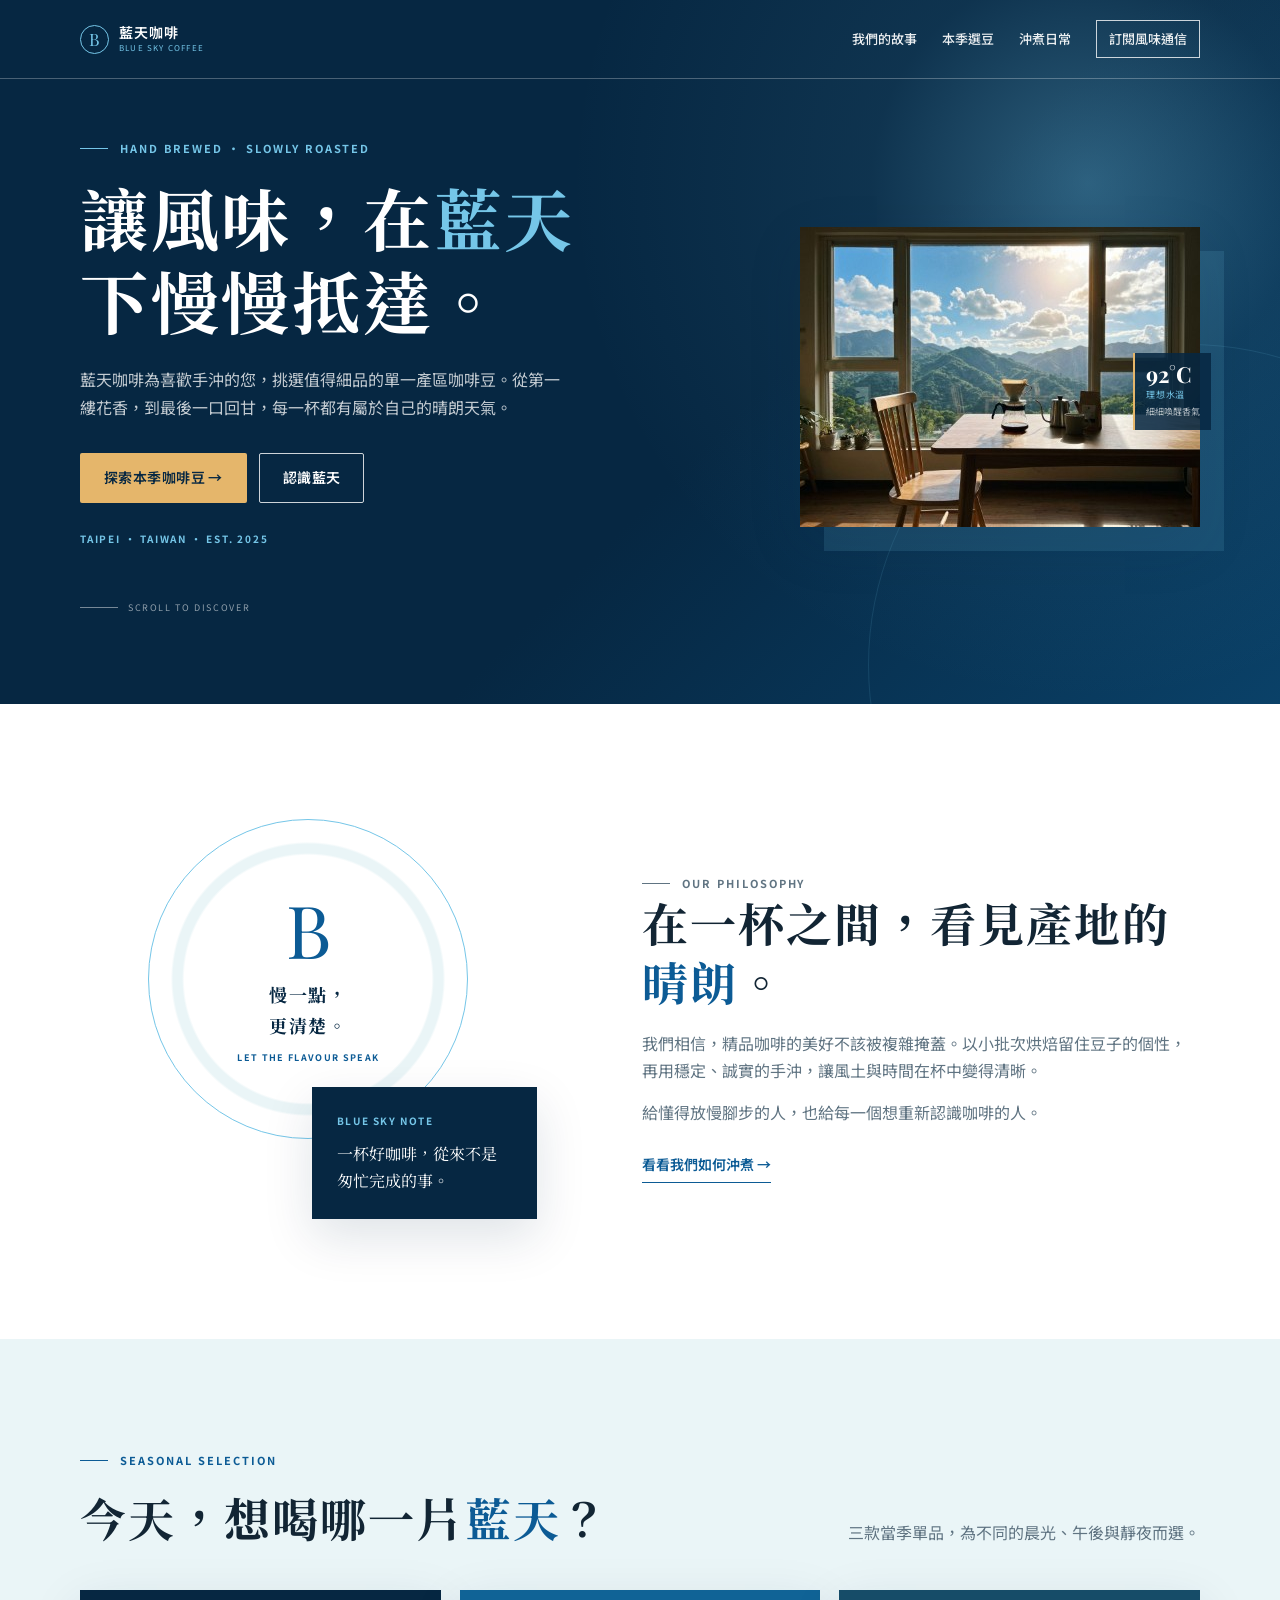
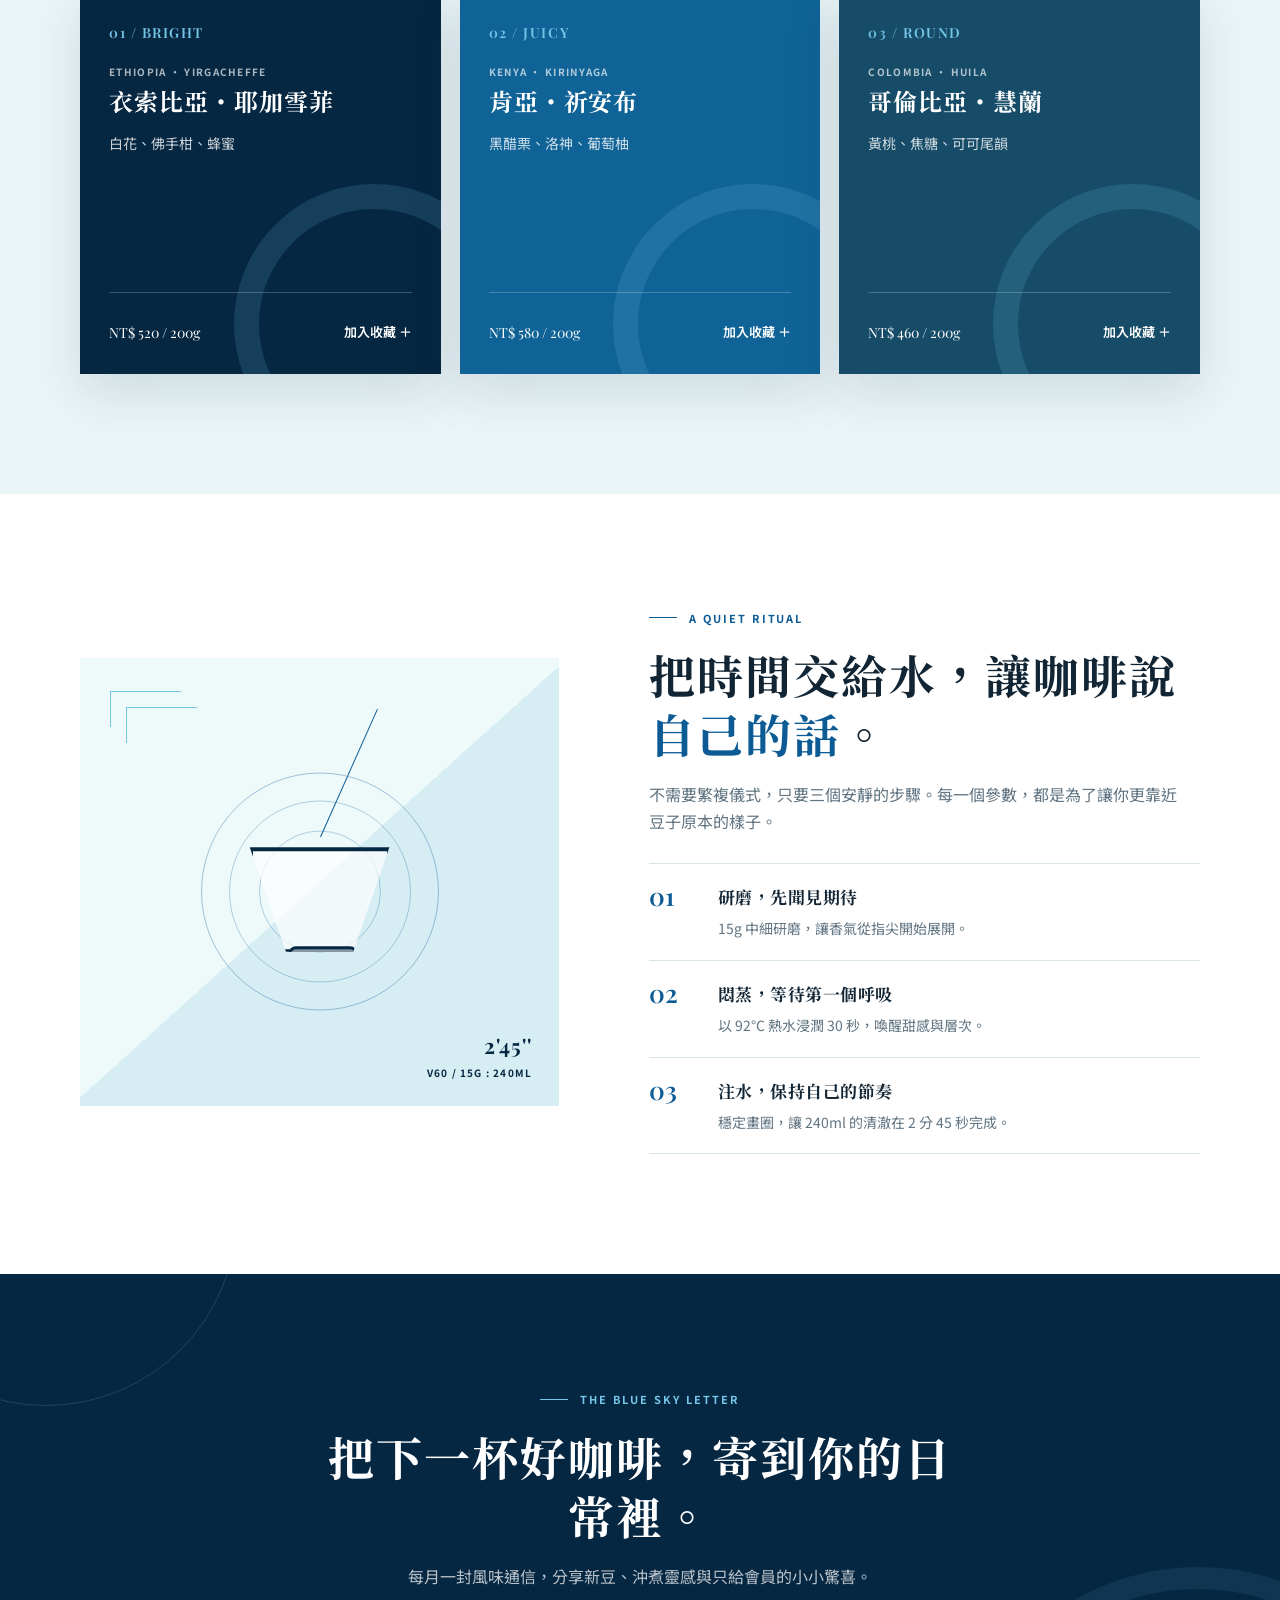
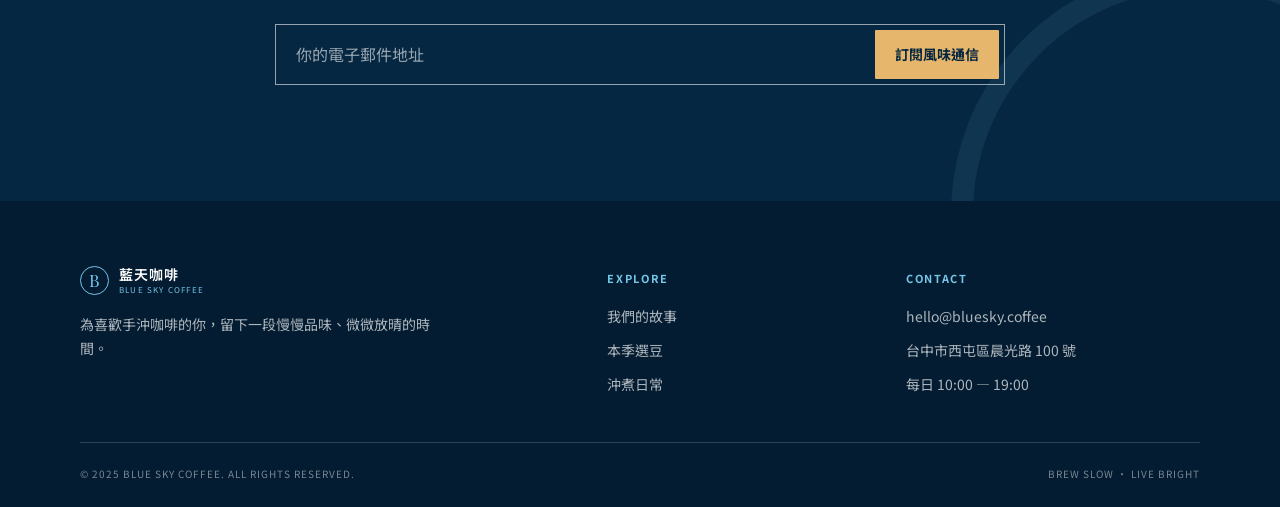
==== onepage1/index.html @ 051ef02f "Initial commit" ====
<!DOCTYPE html>
<html lang="zh-Hant">
<head>
  <meta charset="UTF-8">
  <meta name="viewport" content="width=device-width, initial-scale=1.0">
  <meta name="description" content="藍天咖啡，為手沖咖啡愛好者挑選當季精品咖啡豆，讓每一杯都清澈、明亮、值得細品。">
  <title>藍天咖啡｜讓風味，慢慢抵達</title>
  <link rel="preconnect" href="https://fonts.googleapis.com">
  <link rel="preconnect" href="https://fonts.gstatic.com" crossorigin>
  <link href="https://fonts.googleapis.com/css2?family=Noto+Sans+TC:wght@400;500;600;700&family=Noto+Serif+TC:wght@500;600;700;900&family=Playfair+Display:ital,wght@0,600;0,700;1,600&display=swap" rel="stylesheet">
  <style>
    :root {
      --navy: #062742;
      --blue: #0c5b95;
      --sky: #75c6e8;
      --mist: #eaf5f7;
      --cream: #fbfaf6;
      --ink: #122534;
      --muted: #607482;
      --line: #d7e4e8;
      --sand: #e5b66b;
      --shadow: 0 18px 50px rgba(6, 39, 66, .13);
    }

    * { box-sizing: border-box; }
    html { scroll-behavior: smooth; }
    body {
      margin: 0;
      background: var(--cream);
      color: var(--ink);
      font-family: "Noto Sans TC", sans-serif;
      font-size: 16px;
      line-height: 1.7;
    }
    a { color: inherit; text-decoration: none; }
    button, input { font: inherit; }
    button { cursor: pointer; }
    :focus-visible { outline: 3px solid var(--sky); outline-offset: 4px; }

    .wrap { width: min(1120px, calc(100% - 48px)); margin-inline: auto; }
    .eyebrow {
      display: flex;
      align-items: center;
      gap: 12px;
      margin: 0 0 18px;
      color: var(--blue);
      font-size: 11px;
      font-weight: 700;
      letter-spacing: .18em;
    }
    .eyebrow::before { width: 28px; height: 1px; background: currentColor; content: ""; }
    .section-title {
      margin: 0;
      font-family: "Noto Serif TC", serif;
      font-size: clamp(30px, 4vw, 46px);
      font-weight: 700;
      letter-spacing: .045em;
      line-height: 1.28;
    }
    .accent { color: var(--blue); }
    .section-copy { margin: 18px 0 0; color: var(--muted); }
    .button, .text-link {
      display: inline-flex;
      align-items: center;
      justify-content: center;
      min-height: 50px;
      padding: 11px 23px;
      border: 1px solid transparent;
      border-radius: 2px;
      font-size: 14px;
      font-weight: 600;
      letter-spacing: .03em;
      transition: background-color .25s ease, color .25s ease, border-color .25s ease, transform .25s ease;
    }
    .button:hover, .text-link:hover { transform: translateY(-2px); }
    .button-primary { background: var(--sand); color: var(--navy); }
    .button-primary:hover { background: #f0ca84; }
    .button-outline { border-color: rgba(255,255,255,.8); color: #fff; }
    .button-outline:hover { background: #fff; color: var(--navy); }

    .site-header {
      position: absolute;
      z-index: 10;
      top: 0;
      left: 0;
      width: 100%;
      border-bottom: 1px solid rgba(255,255,255,.27);
    }
    .navbar {
      display: flex;
      align-items: center;
      justify-content: space-between;
      min-height: 78px;
      gap: 24px;
    }
    .brand { display: inline-flex; align-items: center; gap: 10px; color: #fff; }
    .brand-mark {
      display: grid;
      width: 29px;
      height: 29px;
      place-items: center;
      border: 1px solid var(--sky);
      border-radius: 50%;
      color: var(--sky);
      font-family: "Playfair Display", serif;
      font-size: 17px;
      line-height: 1;
    }
    .brand-copy { display: grid; line-height: 1.1; }
    .brand-copy strong { font-size: 14px; font-weight: 600; letter-spacing: .08em; }
    .brand-copy small { margin-top: 4px; color: var(--sky); font-size: 8px; letter-spacing: .15em; }
    .nav-links { display: flex; align-items: center; gap: 25px; }
    .nav-links a { position: relative; color: rgba(255,255,255,.92); font-size: 13px; font-weight: 500; white-space: nowrap; }
    .nav-links a:not(.nav-cta)::after {
      position: absolute;
      right: 0;
      bottom: -7px;
      width: 0;
      height: 1px;
      background: var(--sky);
      content: "";
      transition: width .25s ease;
    }
    .nav-links a:not(.nav-cta):hover::after { right: auto; left: 0; width: 100%; }
    .nav-links .nav-cta { padding: 7px 12px; border: 1px solid rgba(255,255,255,.78); }
    .nav-links .nav-cta:hover { background: #fff; color: var(--navy); }
    .menu-toggle { display: none; padding: 4px; border: 0; background: transparent; color: #fff; font-size: 24px; line-height: 1; }

    .hero {
      position: relative;
      display: flex;
      min-height: 704px;
      overflow: hidden;
      align-items: stretch;
      background:
        radial-gradient(circle at 85% 26%, rgba(117,198,232,.35) 0, rgba(117,198,232,.08) 18%, transparent 43%),
        linear-gradient(135deg, #062742 0%, #062742 58%, #0a4168 100%);
      color: #fff;
    }
    .hero::after {
      position: absolute;
      z-index: 0;
      right: -18vw;
      bottom: -22vw;
      width: 50vw;
      height: 50vw;
      border: 1px solid rgba(117,198,232,.13);
      border-radius: 50%;
      content: "";
    }
    .hero-grid {
      position: relative;
      z-index: 1;
      display: grid;
      grid-template-columns: 1.02fr .98fr;
      gap: 45px;
      align-items: center;
      padding-top: 122px;
      padding-bottom: 72px;
    }
    .hero-content { max-width: 560px; }
    .hero .eyebrow { color: var(--sky); }
    .hero-title {
      max-width: 540px;
      margin: 0;
      font-family: "Noto Serif TC", serif;
      font-size: clamp(42px, 5.5vw, 68px);
      font-weight: 700;
      letter-spacing: .04em;
      line-height: 1.22;
    }
    .hero-title .sky-word { color: var(--sky); }
    .hero-lede { max-width: 490px; margin: 25px 0 0; color: rgba(255,255,255,.76); }
    .hero-actions { display: flex; flex-wrap: wrap; gap: 12px; margin-top: 32px; }
    .hero-meta { margin: 27px 0 0; color: var(--sky); font-size: 10px; font-weight: 700; letter-spacing: .18em; }
    .scroll-note { display: flex; align-items: center; gap: 10px; margin: 53px 0 0; color: rgba(255,255,255,.55); font-size: 9px; letter-spacing: .18em; }
    .scroll-note::before { width: 38px; height: 1px; background: rgba(255,255,255,.45); content: ""; }

    .hero-art {
      position: relative;
      width: min(100%, 400px);
      height: 300px;
      min-height: 0;
      margin-left: auto;
      overflow: visible;
      aspect-ratio: auto;
      border: 0;
      background: transparent;
      box-shadow: none;
    }
    .hero-photo { width: 400px; height: 300px; object-fit: cover; box-shadow: 24px 24px 0 rgba(117,198,232,.13), var(--shadow); }
    .window-frame { position: absolute; inset: 0; border: 12px solid #e8d4ae; box-shadow: inset 0 0 0 2px rgba(6,39,66,.18); }
    .window-frame::before, .window-frame::after { position: absolute; background: rgba(6,39,66,.25); content: ""; }
    .window-frame::before { top: 0; bottom: 0; left: 49%; width: 4px; }
    .window-frame::after { top: 46%; right: 0; left: 0; height: 4px; }
    .sun { position: absolute; top: 16%; right: 17%; width: 77px; height: 77px; border-radius: 50%; background: #fff2be; box-shadow: 0 0 45px 22px rgba(255,228,150,.42); }
    .mountain { position: absolute; bottom: 28%; width: 75%; height: 36%; clip-path: polygon(0 100%, 35% 15%, 48% 50%, 63% 0, 100% 100%); background: #497b83; opacity: .9; }
    .mountain.one { left: -12%; }
    .mountain.two { right: -27%; bottom: 27%; background: #30616b; transform: scaleX(-1); opacity: .75; }
    .tabletop { position: absolute; right: -8%; bottom: -7%; left: -8%; height: 33%; background: linear-gradient(#643e2e 0%, #3d251e 100%); transform: perspective(200px) rotateX(10deg); }
    .chair { position: absolute; right: 7%; bottom: 18%; width: 100px; height: 112px; border: 12px solid #543126; border-bottom: 0; border-radius: 48px 48px 0 0; opacity: .8; }
    .chair::after { position: absolute; bottom: -75px; left: 14px; width: 8px; height: 75px; background: #543126; box-shadow: 53px 0 #543126; content: ""; }
    .coffee-vessel { position: absolute; bottom: 14%; left: 28%; width: 112px; height: 105px; }
    .coffee-vessel .dripper { position: absolute; top: 0; left: 29px; width: 53px; height: 45px; border: 3px solid #d8e7e1; border-radius: 5px 5px 22px 22px; background: linear-gradient(135deg, rgba(222,246,240,.75), rgba(124,180,181,.2)); clip-path: polygon(0 0, 100% 0, 78% 100%, 22% 100%); }
    .coffee-vessel .carafe { position: absolute; bottom: 0; left: 17px; width: 78px; height: 68px; border: 3px solid #d8e7e1; border-radius: 10px 10px 23px 23px; background: linear-gradient(to top, rgba(56,29,19,.82) 0 38%, rgba(190,228,227,.24) 39%); }
    .coffee-vessel .carafe::before { position: absolute; top: -20px; left: 24px; width: 26px; height: 22px; border: 3px solid #d8e7e1; border-bottom: 0; border-radius: 50% 50% 0 0; content: ""; }
    .steam { position: absolute; bottom: 59%; left: 49%; width: 23px; height: 58px; border-left: 2px solid rgba(255,255,255,.63); border-radius: 50%; transform: rotate(16deg); }
    .steam::after { position: absolute; top: -5px; left: 14px; width: 18px; height: 48px; border-right: 2px solid rgba(255,255,255,.44); border-radius: 50%; content: ""; }
    .art-label { position: absolute; z-index: 3; right: -11px; top: 42%; display: grid; gap: 2px; padding: 10px 11px; border-left: 2px solid var(--sand); background: rgba(6,39,66,.86); color: #fff; }
    .art-label strong { font-family: "Playfair Display", serif; font-size: 22px; line-height: 1; }
    .art-label span { color: var(--sky); font-size: 9px; letter-spacing: .09em; }
    .art-label small { color: rgba(255,255,255,.72); font-size: 9px; }

    .story { padding: 115px 0 120px; background: #fff; }
    .story-grid { display: grid; grid-template-columns: .9fr 1.1fr; gap: clamp(45px, 9vw, 105px); align-items: center; }
    .story-visual { position: relative; min-height: 400px; }
    .story-seal {
      display: grid;
      width: 320px;
      height: 320px;
      place-content: center;
      margin: 0 auto;
      border: 1px solid var(--sky);
      border-radius: 50%;
      background: radial-gradient(circle, #fff 0 55%, #eaf5f7 56% 60%, #fff 61%);
      color: var(--navy);
      text-align: center;
    }
    .story-seal::before { display: block; margin-bottom: 14px; color: var(--blue); content: "B"; font-family: "Playfair Display", serif; font-size: 73px; line-height: 1; }
    .story-seal strong { font-family: "Noto Serif TC", serif; font-size: 18px; letter-spacing: .09em; }
    .story-seal span { margin-top: 10px; color: var(--blue); font-size: 9px; font-weight: 700; letter-spacing: .15em; }
    .note-card { position: absolute; right: 0; bottom: 0; width: min(225px, 57%); padding: 25px; background: var(--navy); color: #fff; box-shadow: var(--shadow); }
    .note-card p:first-child { margin: 0; color: var(--sky); font-size: 10px; font-weight: 700; letter-spacing: .16em; }
    .note-card p:last-child { margin: 12px 0 0; font-family: "Noto Serif TC", serif; font-size: 16px; line-height: 1.65; }
    .story-content p { margin: 19px 0 0; color: var(--muted); }
    .story-content p + p { margin-top: 15px; }
    .underlined-link { display: inline-flex; margin-top: 27px; padding-bottom: 5px; border-bottom: 1px solid var(--blue); color: var(--blue); font-size: 14px; font-weight: 600; transition: gap .2s ease; }
    .underlined-link:hover { gap: 8px; }

    .coffee { padding: 112px 0 120px; background: var(--mist); }
    .coffee-heading { display: flex; align-items: end; justify-content: space-between; gap: 32px; margin-bottom: 43px; }
    .coffee-heading .section-copy { max-width: 365px; }
    .coffee-grid { display: grid; grid-template-columns: repeat(3, 1fr); gap: 19px; }
    .coffee-card {
      position: relative;
      display: flex;
      min-height: 384px;
      overflow: hidden;
      flex-direction: column;
      padding: 31px 29px 25px;
      background: var(--navy);
      color: #fff;
      box-shadow: var(--shadow);
    }
    .coffee-card:nth-child(2) { background: #106396; }
    .coffee-card:nth-child(3) { background: #164c68; }
    .coffee-card::after { position: absolute; right: -73px; bottom: -90px; width: 230px; height: 230px; border: 25px solid rgba(117,198,232,.15); border-radius: 50%; content: ""; }
    .coffee-card > * { position: relative; z-index: 1; }
    .bean-no { margin: 0; color: var(--sky); font-family: "Playfair Display", serif; font-size: 14px; font-weight: 600; letter-spacing: .11em; }
    .origin { margin: 19px 0 5px; color: rgba(255,255,255,.67); font-size: 10px; font-weight: 700; letter-spacing: .13em; }
    .bean-name { margin: 0; font-family: "Noto Serif TC", serif; font-size: 24px; font-weight: 700; letter-spacing: .04em; line-height: 1.35; }
    .flavour { margin: 14px 0 0; color: rgba(255,255,255,.79); font-size: 14px; }
    .coffee-bottom { display: flex; align-items: center; justify-content: space-between; gap: 13px; margin-top: auto; padding-top: 23px; border-top: 1px solid rgba(255,255,255,.22); }
    .price { font-family: "Playfair Display", serif; font-size: 14px; white-space: nowrap; }
    .save-button { padding: 5px 0; border: 0; background: transparent; color: #fff; font-size: 13px; font-weight: 600; white-space: nowrap; transition: color .2s ease; }
    .save-button:hover { color: var(--sand); }

    .brew { padding: 115px 0 120px; background: #fff; }
    .brew-grid { display: grid; grid-template-columns: .93fr 1.07fr; gap: clamp(44px, 7vw, 90px); align-items: center; }
    .brew-art { position: relative; min-height: 448px; overflow: hidden; background: linear-gradient(138deg, #eef9fa 0 50%, #d6edf3 50% 100%); }
    .brew-art::before { position: absolute; top: 33px; left: 30px; width: 70px; height: 35px; border-top: 1px solid var(--sky); border-left: 1px solid var(--sky); content: ""; }
    .brew-art::after { position: absolute; top: 49px; left: 46px; width: 70px; height: 35px; border-top: 1px solid var(--sky); border-left: 1px solid var(--sky); content: ""; }
    .pour-rings { position: absolute; top: 50%; left: 50%; width: 238px; height: 238px; border: 1px solid rgba(12,91,149,.35); border-radius: 50%; transform: translate(-50%,-46%); }
    .pour-rings::before, .pour-rings::after { position: absolute; border: 1px solid rgba(12,91,149,.28); border-radius: 50%; content: ""; }
    .pour-rings::before { inset: 27px; }
    .pour-rings::after { inset: 57px; }
    .pour-line { position: absolute; top: 39px; left: 50%; width: 1px; height: 140px; background: var(--blue); transform: rotate(24deg); transform-origin: bottom; }
    .v60 { position: absolute; top: 50%; left: 50%; width: 140px; height: 105px; border: 3px solid var(--navy); border-top-width: 4px; background: rgba(255,255,255,.7); clip-path: polygon(0 0, 100% 0, 74% 100%, 26% 100%); transform: translate(-50%,-33%); }
    .v60::after { position: absolute; bottom: -61px; left: 35px; width: 64px; height: 58px; border: 3px solid var(--navy); border-radius: 8px 8px 19px 19px; background: linear-gradient(to top, #6c3924 0 31%, rgba(255,255,255,.5) 32%); content: ""; }
    .brew-caption { position: absolute; right: 27px; bottom: 25px; display: grid; color: var(--navy); text-align: right; }
    .brew-caption strong { font-family: "Playfair Display", serif; font-size: 21px; letter-spacing: .05em; }
    .brew-caption span { font-size: 10px; font-weight: 700; letter-spacing: .12em; }
    .brew-content .section-copy { max-width: 530px; }
    .brew-steps { margin-top: 28px; border-top: 1px solid var(--line); }
    .brew-step { display: grid; grid-template-columns: 55px 1fr; gap: 14px; padding: 19px 0; border-bottom: 1px solid var(--line); }
    .step-no { color: var(--blue); font-family: "Playfair Display", serif; font-size: 25px; font-weight: 600; line-height: 1; }
    .brew-step h3 { margin: 0; font-family: "Noto Serif TC", serif; font-size: 17px; letter-spacing: .03em; }
    .brew-step p { margin: 5px 0 0; color: var(--muted); font-size: 14px; }

    .visit { position: relative; overflow: hidden; padding: 116px 0; background: var(--navy); color: #fff; text-align: center; }
    .visit::before, .visit::after { position: absolute; width: 380px; height: 380px; border: 1px solid rgba(117,198,232,.19); border-radius: 50%; content: ""; }
    .visit::before { top: -250px; left: -145px; }
    .visit::after { right: -165px; bottom: -260px; width: 450px; height: 450px; border-width: 22px; opacity: .45; }
    .visit .wrap { position: relative; z-index: 1; max-width: 730px; }
    .visit .eyebrow { justify-content: center; color: var(--sky); }
    .visit .section-title { max-width: 670px; margin-inline: auto; }
    .visit .section-copy { max-width: 535px; margin-inline: auto; color: rgba(255,255,255,.72); }
    .subscribe-form { display: flex; margin: 34px auto 0; padding: 5px; border: 1px solid rgba(255,255,255,.58); }
    .subscribe-form input { min-width: 0; flex: 1; padding: 11px 15px; border: 0; outline: 0; background: transparent; color: #fff; }
    .subscribe-form input::placeholder { color: rgba(255,255,255,.58); }
    .subscribe-form button { min-height: 48px; padding: 10px 20px; border: 0; border-radius: 1px; background: var(--sand); color: var(--navy); font-size: 14px; font-weight: 700; transition: background .2s ease; }
    .subscribe-form button:hover { background: #f1ca83; }

    .site-footer { padding: 65px 0 25px; background: #031c31; color: rgba(255,255,255,.68); }
    .footer-grid { display: grid; grid-template-columns: 1.45fr .75fr .9fr; gap: 54px; padding-bottom: 46px; }
    .footer-brand .brand { margin-bottom: 18px; }
    .footer-brand p { max-width: 355px; margin: 0; font-size: 14px; }
    .footer-heading { margin: 3px 0 17px; color: var(--sky); font-size: 11px; font-weight: 700; letter-spacing: .15em; }
    .footer-links, .footer-contact { display: grid; gap: 10px; font-size: 14px; }
    .footer-links a:hover, .footer-contact a:hover { color: #fff; }
    .footer-bottom { display: flex; justify-content: space-between; gap: 18px; padding-top: 22px; border-top: 1px solid rgba(255,255,255,.17); color: rgba(255,255,255,.47); font-size: 10px; letter-spacing: .1em; }

    .toast {
      position: fixed;
      z-index: 20;
      right: 22px;
      bottom: 22px;
      max-width: min(360px, calc(100% - 44px));
      padding: 13px 18px;
      border-left: 3px solid var(--sand);
      background: var(--navy);
      box-shadow: var(--shadow);
      color: #fff;
      font-size: 14px;
      opacity: 0;
      pointer-events: none;
      transform: translateY(12px);
      transition: opacity .22s ease, transform .22s ease;
    }
    .toast.show { opacity: 1; transform: translateY(0); }
    .reveal { opacity: 0; transform: translateY(18px); transition: opacity .65s ease, transform .65s ease; }
    .reveal.visible { opacity: 1; transform: translateY(0); }

    @media (max-width: 820px) {
      .navbar { position: relative; }
      .menu-toggle { display: block; }
      .nav-links {
        position: absolute;
        top: 100%;
        right: -24px;
        left: -24px;
        display: grid;
        max-height: 0;
        overflow: hidden;
        gap: 0;
        background: #05233c;
        transition: max-height .32s ease;
      }
      .nav-links.open { max-height: 300px; }
      .nav-links a { padding: 12px 24px; border-top: 1px solid rgba(255,255,255,.1); }
      .nav-links .nav-cta { margin: 8px 24px 16px; padding: 9px 12px; text-align: center; }
      .hero { min-height: 710px; }
      .hero-grid { grid-template-columns: 1fr; gap: 17px; padding-top: 112px; }
      .hero-content { max-width: 640px; }
      .scroll-note { margin-top: 29px; }
      .hero-art { width: min(100%, 330px); height: 248px; min-height: 0; max-height: none; margin: 0; }
      .hero-photo { width: 330px; height: 248px; }
      .coffee-grid { grid-template-columns: repeat(2, 1fr); }
      .coffee-card:nth-child(3) { grid-column: span 2; }
      .story-grid, .brew-grid { grid-template-columns: 1fr; }
      .story-visual { max-width: 520px; width: 100%; margin: auto; }
      .brew-art { max-width: 540px; width: 100%; margin: auto; }
      .footer-grid { grid-template-columns: 1fr 1fr; }
      .footer-brand { grid-column: 1 / -1; }
    }

    @media (max-width: 560px) {
      .wrap { width: calc(100% - 34px); }
      .navbar { min-height: 70px; }
      .brand-copy strong { font-size: 13px; }
      .hero { min-height: 680px; }
      .hero-grid { padding-top: 98px; padding-bottom: 34px; }
      .hero-title { font-size: 40px; }
      .hero-lede { margin-top: 16px; font-size: 14px; line-height: 1.7; }
      .hero-actions { margin-top: 23px; }
      .hero-actions .button { flex: 1; padding-inline: 13px; }
      .hero-meta { margin-top: 18px; }
      .hero-art { width: 260px; height: 195px; min-height: 0; max-height: none; }
      .hero-photo { width: 260px; height: 195px; }
      .art-label { display: none; }
      .sun { width: 49px; height: 49px; }
      .coffee-vessel { bottom: 9%; left: 25%; transform: scale(.72); transform-origin: bottom left; }
      .chair { transform: scale(.72); transform-origin: bottom right; }
      .story, .coffee, .brew, .visit { padding: 76px 0; }
      .story-seal { width: 245px; height: 245px; }
      .story-seal::before { margin-bottom: 8px; font-size: 54px; }
      .story-seal strong { font-size: 15px; }
      .story-visual { min-height: 315px; }
      .note-card { width: 185px; padding: 18px; }
      .note-card p:last-child { font-size: 14px; }
      .coffee-heading { display: block; margin-bottom: 30px; }
      .coffee-heading .section-copy { margin-top: 14px; }
      .coffee-grid { grid-template-columns: 1fr; }
      .coffee-card, .coffee-card:nth-child(3) { min-height: 330px; grid-column: auto; }
      .brew-art { min-height: 310px; }
      .pour-rings { width: 185px; height: 185px; }
      .v60 { transform: translate(-50%,-28%) scale(.82); }
      .subscribe-form { display: grid; gap: 6px; padding: 5px; }
      .subscribe-form input, .subscribe-form button { width: 100%; }
      .footer-grid { grid-template-columns: 1fr; gap: 32px; }
      .footer-brand { grid-column: auto; }
      .footer-bottom { display: grid; gap: 9px; }
    }

    @media (prefers-reduced-motion: reduce) {
      html { scroll-behavior: auto; }
      *, *::before, *::after { transition-duration: .01ms !important; animation-duration: .01ms !important; animation-iteration-count: 1 !important; }
      .reveal { opacity: 1; transform: none; }
    }
  </style>
</head>
<body>
  <header class="site-header" id="top">
    <nav class="wrap navbar" aria-label="主要導覽">
      <a class="brand" href="#top" aria-label="回到藍天咖啡首頁">
        <span class="brand-mark" aria-hidden="true">B</span>
        <span class="brand-copy"><strong>藍天咖啡</strong><small>BLUE SKY COFFEE</small></span>
      </a>
      <button class="menu-toggle" type="button" aria-controls="navLinks" aria-expanded="false" aria-label="開啟導覽選單">☰</button>
      <div class="nav-links" id="navLinks">
        <a href="#story">我們的故事</a>
        <a href="#coffee">本季選豆</a>
        <a href="#brew">沖煮日常</a>
        <a class="nav-cta" href="#visit">訂閱風味通信</a>
      </div>
    </nav>
  </header>

  <main>
    <section class="hero" aria-labelledby="heroTitle">
      <div class="wrap hero-grid">
        <div class="hero-content">
          <p class="eyebrow">HAND BREWED · SLOWLY ROASTED</p>
          <h1 class="hero-title" id="heroTitle">讓風味，在<span class="sky-word">藍天</span>下慢慢抵達。</h1>
          <p class="hero-lede">藍天咖啡為喜歡手沖的您，挑選值得細品的單一產區咖啡豆。從第一縷花香，到最後一口回甘，每一杯都有屬於自己的晴朗天氣。</p>
          <div class="hero-actions">
            <a class="button button-primary" href="#coffee">探索本季咖啡豆 →</a>
            <a class="button button-outline" href="#story">認識藍天</a>
          </div>
          <p class="hero-meta">TAIPEI · TAIWAN · EST. 2025</p>
          <p class="scroll-note">SCROLL TO DISCOVER</p>
        </div>

        <div class="hero-art" aria-hidden="true">
          <img class="hero-photo" src="images/hero.jpg" width="400" height="300" alt="">
          <span class="art-label"><strong>92°C</strong><span>理想水溫</span><small>細細喚醒香氣</small></span>
        </div>
      </div>
    </section>

    <section class="story" id="story" aria-labelledby="storyTitle">
      <div class="wrap story-grid">
        <div class="story-visual reveal" aria-hidden="true">
          <div class="story-seal"><strong>慢一點，<br>更清楚。</strong><span>LET THE FLAVOUR SPEAK</span></div>
          <div class="note-card"><p>BLUE SKY NOTE</p><p>一杯好咖啡，從來不是匆忙完成的事。</p></div>
        </div>
        <div class="story-content reveal">
          <p class="eyebrow">OUR PHILOSOPHY</p>
          <h2 class="section-title" id="storyTitle">在一杯之間，看見產地的<span class="accent">晴朗</span>。</h2>
          <p>我們相信，精品咖啡的美好不該被複雜掩蓋。以小批次烘焙留住豆子的個性，再用穩定、誠實的手沖，讓風土與時間在杯中變得清晰。</p>
          <p>給懂得放慢腳步的人，也給每一個想重新認識咖啡的人。</p>
          <a class="underlined-link" href="#brew">看看我們如何沖煮 →</a>
        </div>
      </div>
    </section>

    <section class="coffee" id="coffee" aria-labelledby="coffeeTitle">
      <div class="wrap">
        <div class="coffee-heading reveal">
          <div>
            <p class="eyebrow">SEASONAL SELECTION</p>
            <h2 class="section-title" id="coffeeTitle">今天，想喝哪一片<span class="accent">藍天</span>？</h2>
          </div>
          <p class="section-copy">三款當季單品，為不同的晨光、午後與靜夜而選。</p>
        </div>
        <div class="coffee-grid">
          <article class="coffee-card reveal">
            <p class="bean-no">01 / BRIGHT</p>
            <p class="origin">ETHIOPIA · YIRGACHEFFE</p>
            <h3 class="bean-name">衣索比亞・耶加雪菲</h3>
            <p class="flavour">白花、佛手柑、蜂蜜</p>
            <div class="coffee-bottom"><span class="price">NT$ 520 / 200g</span><button class="save-button" type="button" data-coffee="衣索比亞・耶加雪菲">加入收藏 ＋</button></div>
          </article>
          <article class="coffee-card reveal">
            <p class="bean-no">02 / JUICY</p>
            <p class="origin">KENYA · KIRINYAGA</p>
            <h3 class="bean-name">肯亞・祈安布</h3>
            <p class="flavour">黑醋栗、洛神、葡萄柚</p>
            <div class="coffee-bottom"><span class="price">NT$ 580 / 200g</span><button class="save-button" type="button" data-coffee="肯亞・祈安布">加入收藏 ＋</button></div>
          </article>
          <article class="coffee-card reveal">
            <p class="bean-no">03 / ROUND</p>
            <p class="origin">COLOMBIA · HUILA</p>
            <h3 class="bean-name">哥倫比亞・慧蘭</h3>
            <p class="flavour">黃桃、焦糖、可可尾韻</p>
            <div class="coffee-bottom"><span class="price">NT$ 460 / 200g</span><button class="save-button" type="button" data-coffee="哥倫比亞・慧蘭">加入收藏 ＋</button></div>
          </article>
        </div>
      </div>
    </section>

    <section class="brew" id="brew" aria-labelledby="brewTitle">
      <div class="wrap brew-grid">
        <div class="brew-art reveal" aria-hidden="true">
          <span class="pour-rings"></span><span class="pour-line"></span><span class="v60"></span>
          <span class="brew-caption"><strong>2'45''</strong><span>V60 / 15G : 240ML</span></span>
        </div>
        <div class="brew-content reveal">
          <p class="eyebrow">A QUIET RITUAL</p>
          <h2 class="section-title" id="brewTitle">把時間交給水，讓咖啡說<span class="accent">自己的話</span>。</h2>
          <p class="section-copy">不需要繁複儀式，只要三個安靜的步驟。每一個參數，都是為了讓你更靠近豆子原本的樣子。</p>
          <div class="brew-steps">
            <div class="brew-step"><span class="step-no">01</span><div><h3>研磨，先聞見期待</h3><p>15g 中細研磨，讓香氣從指尖開始展開。</p></div></div>
            <div class="brew-step"><span class="step-no">02</span><div><h3>悶蒸，等待第一個呼吸</h3><p>以 92°C 熱水浸潤 30 秒，喚醒甜感與層次。</p></div></div>
            <div class="brew-step"><span class="step-no">03</span><div><h3>注水，保持自己的節奏</h3><p>穩定畫圈，讓 240ml 的清澈在 2 分 45 秒完成。</p></div></div>
          </div>
        </div>
      </div>
    </section>

    <section class="visit" id="visit" aria-labelledby="visitTitle">
      <div class="wrap reveal">
        <p class="eyebrow">THE BLUE SKY LETTER</p>
        <h2 class="section-title" id="visitTitle">把下一杯好咖啡，寄到你的日常裡。</h2>
        <p class="section-copy">每月一封風味通信，分享新豆、沖煮靈感與只給會員的小小驚喜。</p>
        <form class="subscribe-form" id="subscribeForm">
          <input type="email" aria-label="電子郵件地址" placeholder="你的電子郵件地址" required>
          <button type="submit">訂閱風味通信</button>
        </form>
      </div>
    </section>
  </main>

  <footer class="site-footer">
    <div class="wrap footer-grid">
      <div class="footer-brand">
        <a class="brand" href="#top" aria-label="回到藍天咖啡首頁"><span class="brand-mark" aria-hidden="true">B</span><span class="brand-copy"><strong>藍天咖啡</strong><small>BLUE SKY COFFEE</small></span></a>
        <p>為喜歡手沖咖啡的你，留下一段慢慢品味、微微放晴的時間。</p>
      </div>
      <div>
        <p class="footer-heading">EXPLORE</p>
        <div class="footer-links"><a href="#story">我們的故事</a><a href="#coffee">本季選豆</a><a href="#brew">沖煮日常</a></div>
      </div>
      <div>
        <p class="footer-heading">CONTACT</p>
        <div class="footer-contact"><a href="mailto:hello@bluesky.coffee">hello@bluesky.coffee</a><span>台中市西屯區晨光路 100 號</span><span>每日 10:00 — 19:00</span></div>
      </div>
    </div>
    <div class="wrap footer-bottom"><span>© 2025 BLUE SKY COFFEE. ALL RIGHTS RESERVED.</span><span>BREW SLOW · LIVE BRIGHT</span></div>
  </footer>

  <div class="toast" id="toast" role="status" aria-live="polite"></div>

  <script>
    const menuToggle = document.querySelector('.menu-toggle');
    const navLinks = document.querySelector('.nav-links');
    const toast = document.querySelector('#toast');
    let toastTimer;

    function closeMenu() {
      navLinks.classList.remove('open');
      menuToggle.setAttribute('aria-expanded', 'false');
      menuToggle.setAttribute('aria-label', '開啟導覽選單');
      menuToggle.textContent = '☰';
    }

    menuToggle.addEventListener('click', () => {
      const isOpen = navLinks.classList.toggle('open');
      menuToggle.setAttribute('aria-expanded', String(isOpen));
      menuToggle.setAttribute('aria-label', isOpen ? '關閉導覽選單' : '開啟導覽選單');
      menuToggle.textContent = isOpen ? '×' : '☰';
    });

    navLinks.querySelectorAll('a').forEach(link => link.addEventListener('click', closeMenu));

    function showToast(message) {
      window.clearTimeout(toastTimer);
      toast.textContent = message;
      toast.classList.add('show');
      toastTimer = window.setTimeout(() => toast.classList.remove('show'), 2600);
    }

    document.querySelectorAll('[data-coffee]').forEach(button => {
      button.addEventListener('click', () => showToast(`已將「${button.dataset.coffee}」加入你的收藏。`));
    });

    document.querySelector('#subscribeForm').addEventListener('submit', event => {
      event.preventDefault();
      const form = event.currentTarget;
      if (!form.checkValidity()) return;
      form.reset();
      showToast('謝謝訂閱，下一封晴朗的風味通信即將寄出。');
    });

    const reduceMotion = window.matchMedia('(prefers-reduced-motion: reduce)').matches;
    const revealItems = document.querySelectorAll('.reveal');
    if (reduceMotion || !('IntersectionObserver' in window)) {
      revealItems.forEach(item => item.classList.add('visible'));
    } else {
      const observer = new IntersectionObserver(entries => {
        entries.forEach(entry => {
          if (entry.isIntersecting) {
            entry.target.classList.add('visible');
            observer.unobserve(entry.target);
          }
        });
      }, { threshold: .12 });
      revealItems.forEach(item => observer.observe(item));
    }
  </script>
</body>
</html>
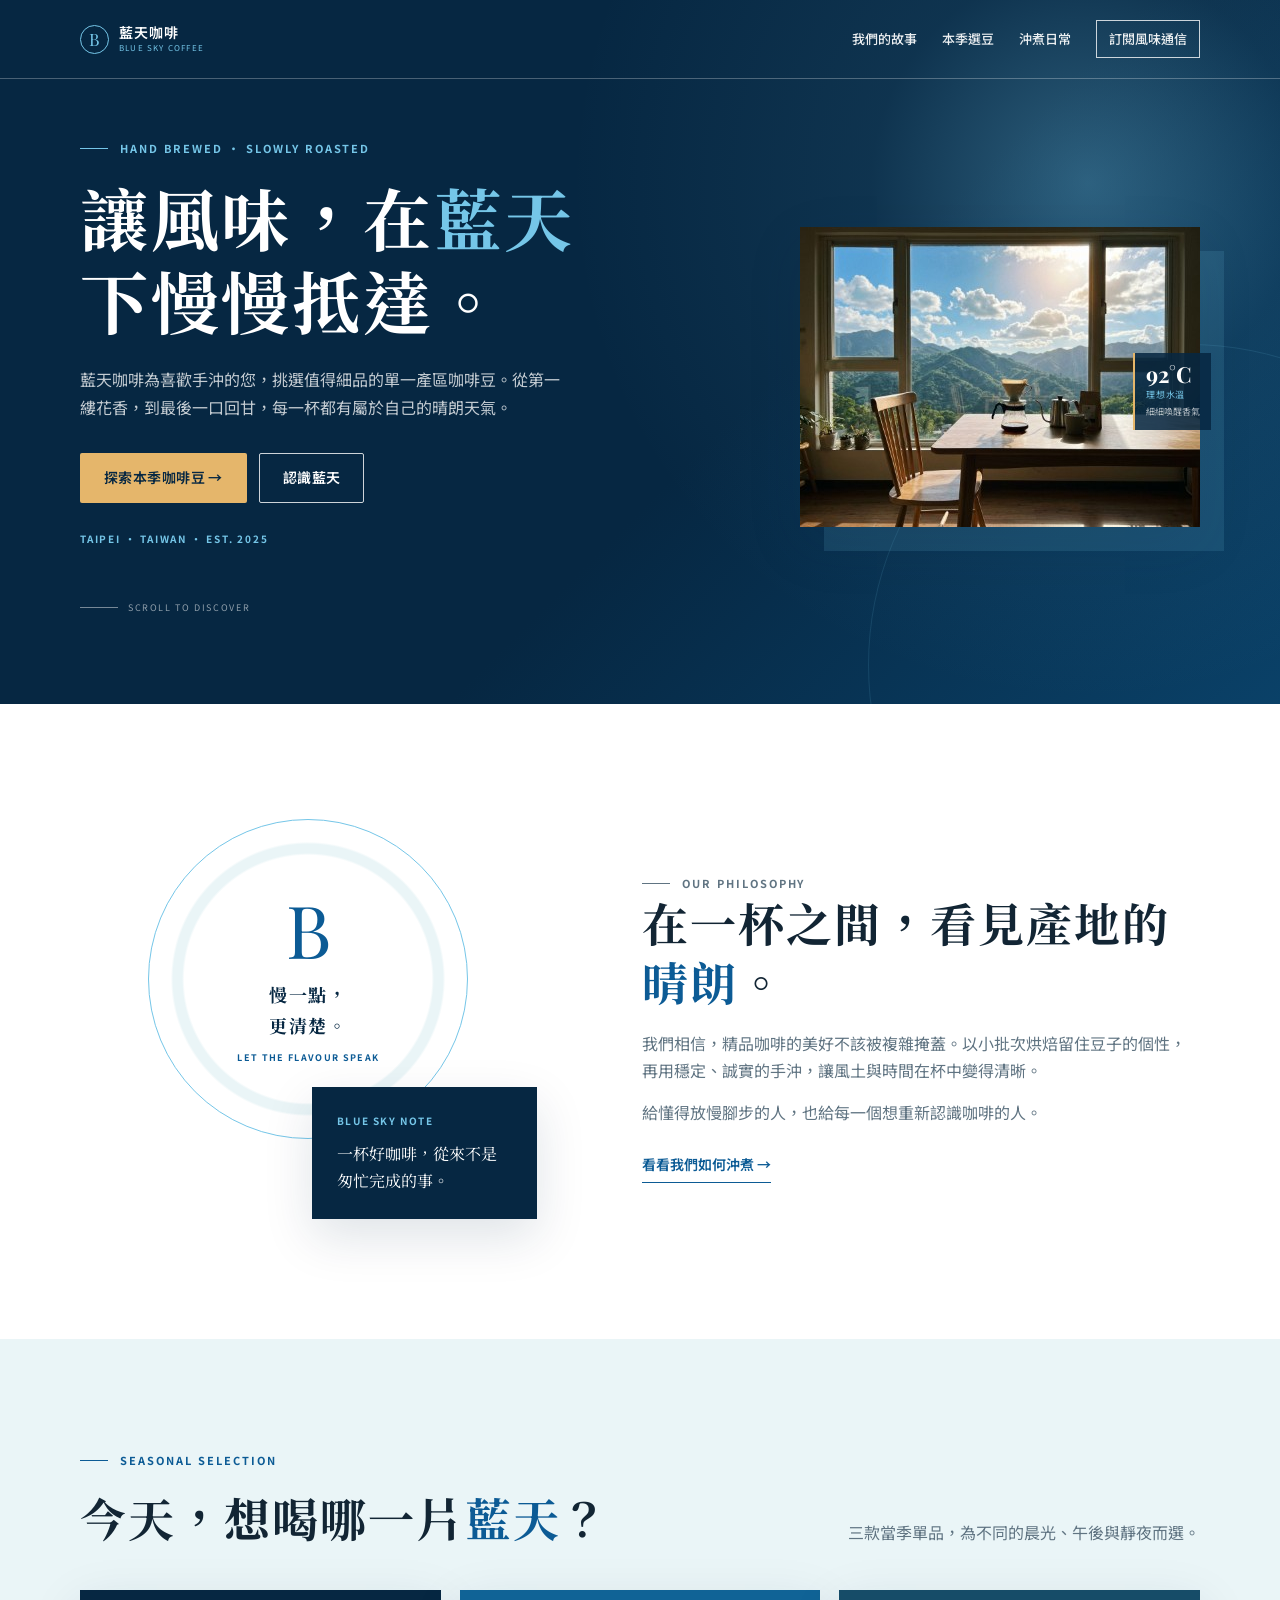
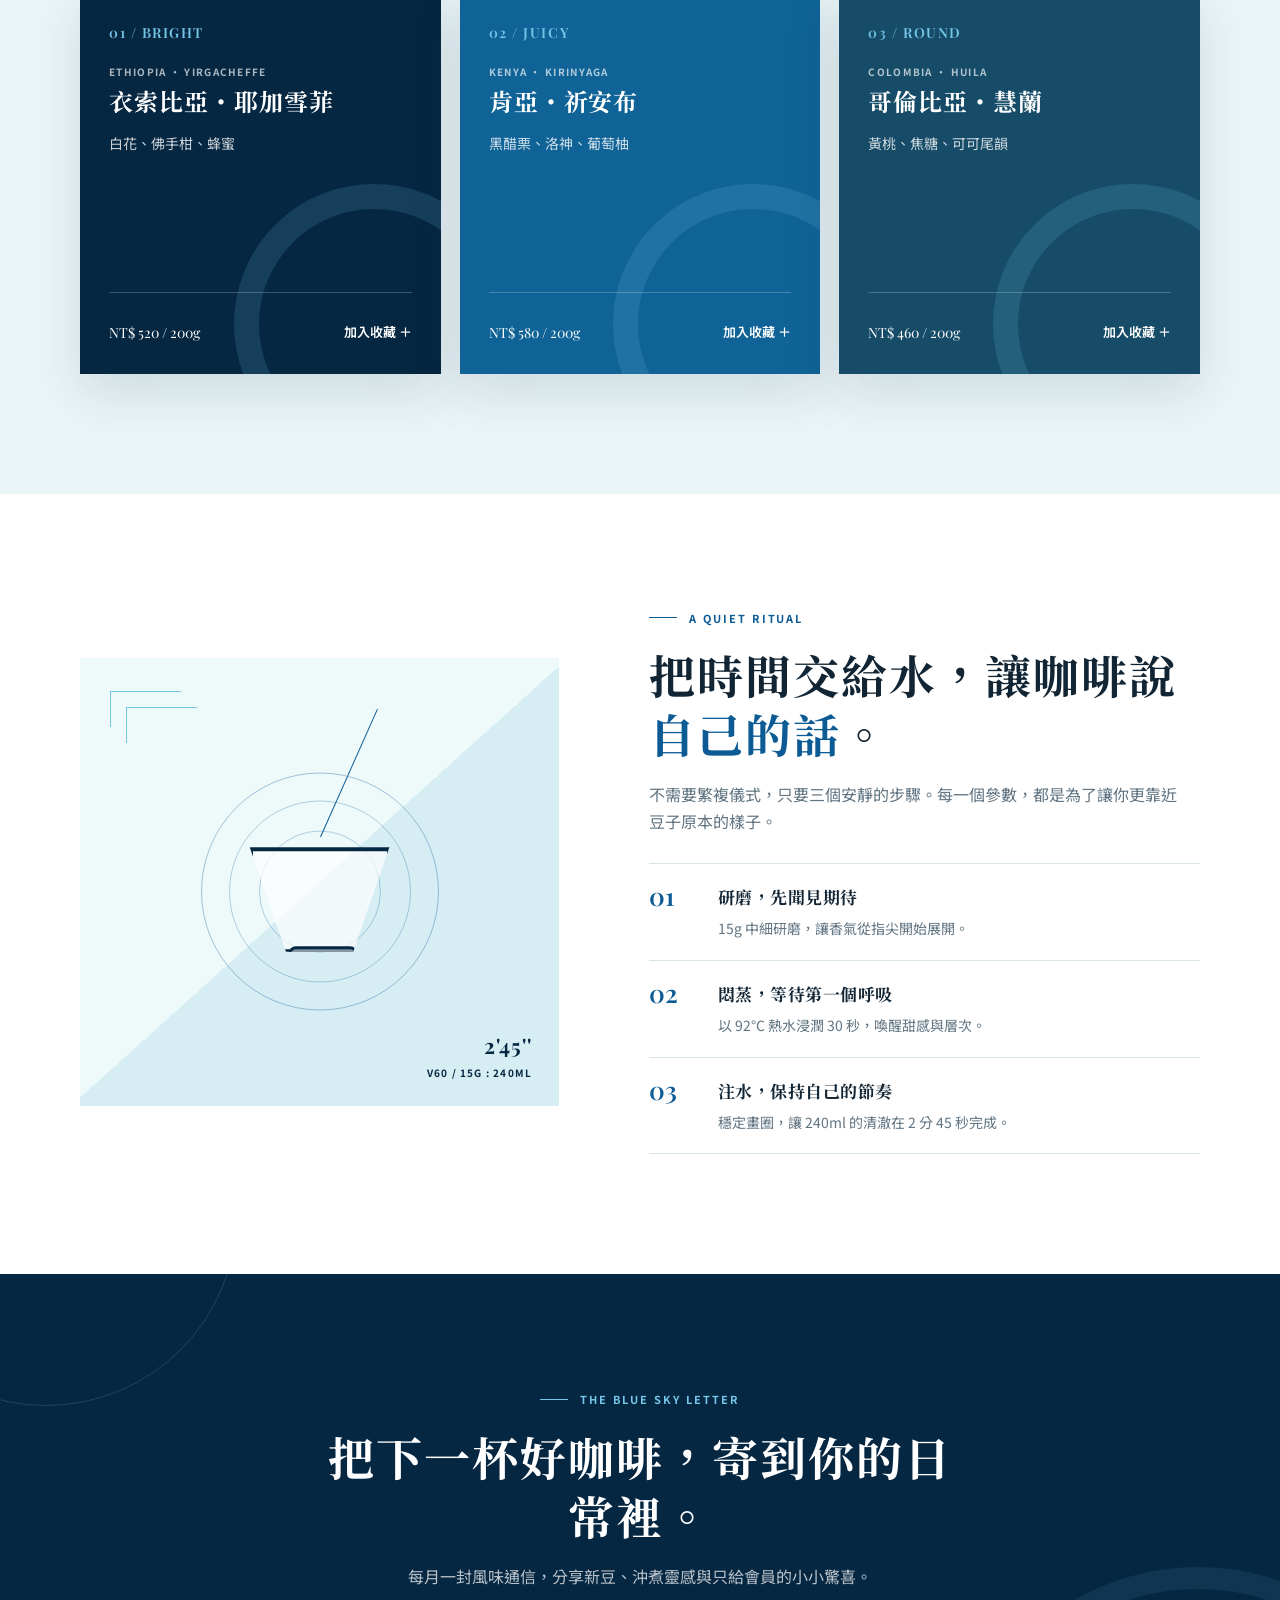
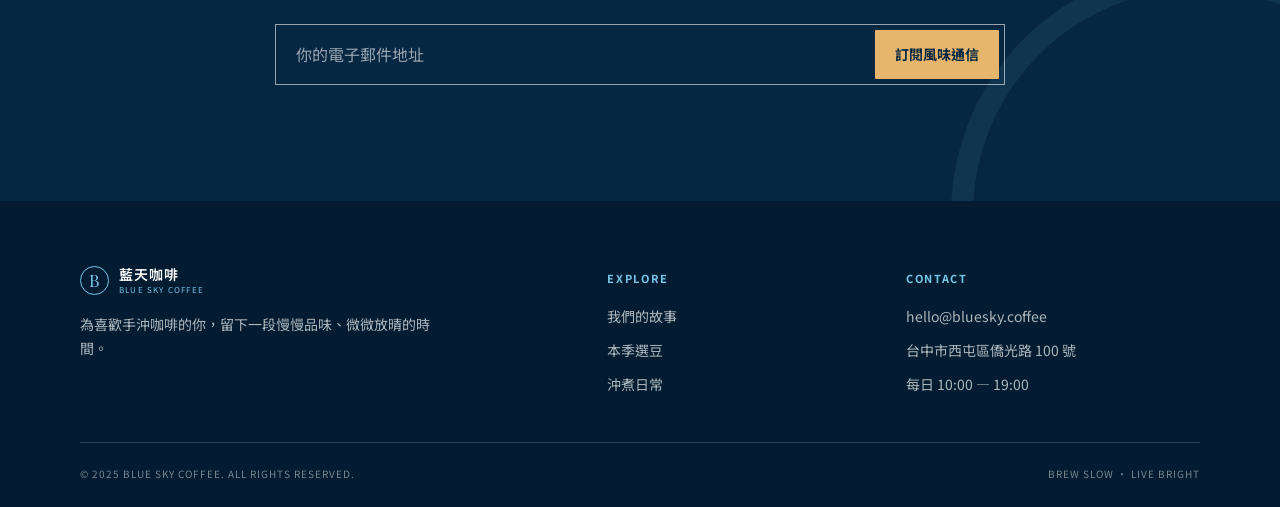
==== commit b16bfa0d: "更新聯絡地址為台中市西屯區僑光路 100 號" ====
--- a/onepage1/index.html
+++ b/onepage1/index.html
@@ -543,7 +543,7 @@
       </div>
       <div>
         <p class="footer-heading">CONTACT</p>
-        <div class="footer-contact"><a href="mailto:hello@bluesky.coffee">hello@bluesky.coffee</a><span>台中市西屯區晨光路 100 號</span><span>每日 10:00 — 19:00</span></div>
+        <div class="footer-contact"><a href="mailto:hello@bluesky.coffee">hello@bluesky.coffee</a><span>台中市西屯區僑光路 100 號</span><span>每日 10:00 — 19:00</span></div>
       </div>
     </div>
     <div class="wrap footer-bottom"><span>© 2025 BLUE SKY COFFEE. ALL RIGHTS RESERVED.</span><span>BREW SLOW · LIVE BRIGHT</span></div>
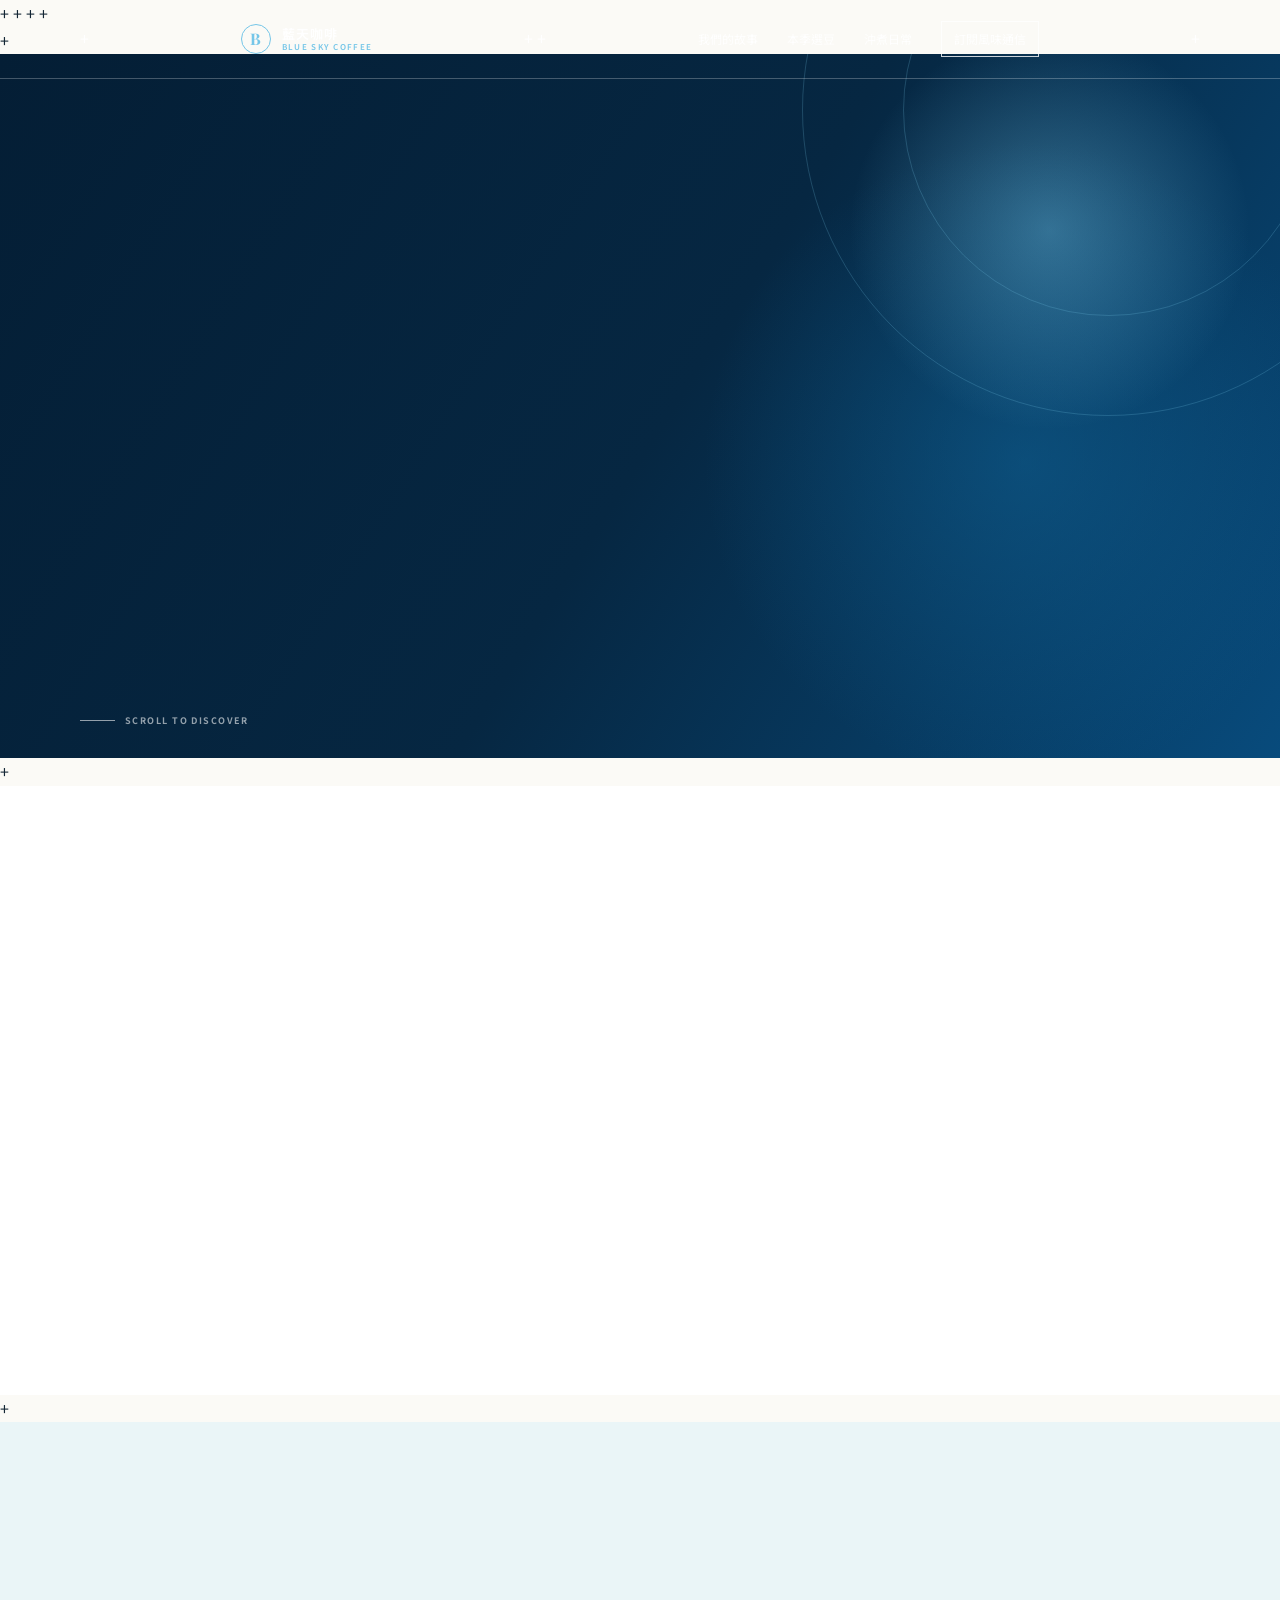
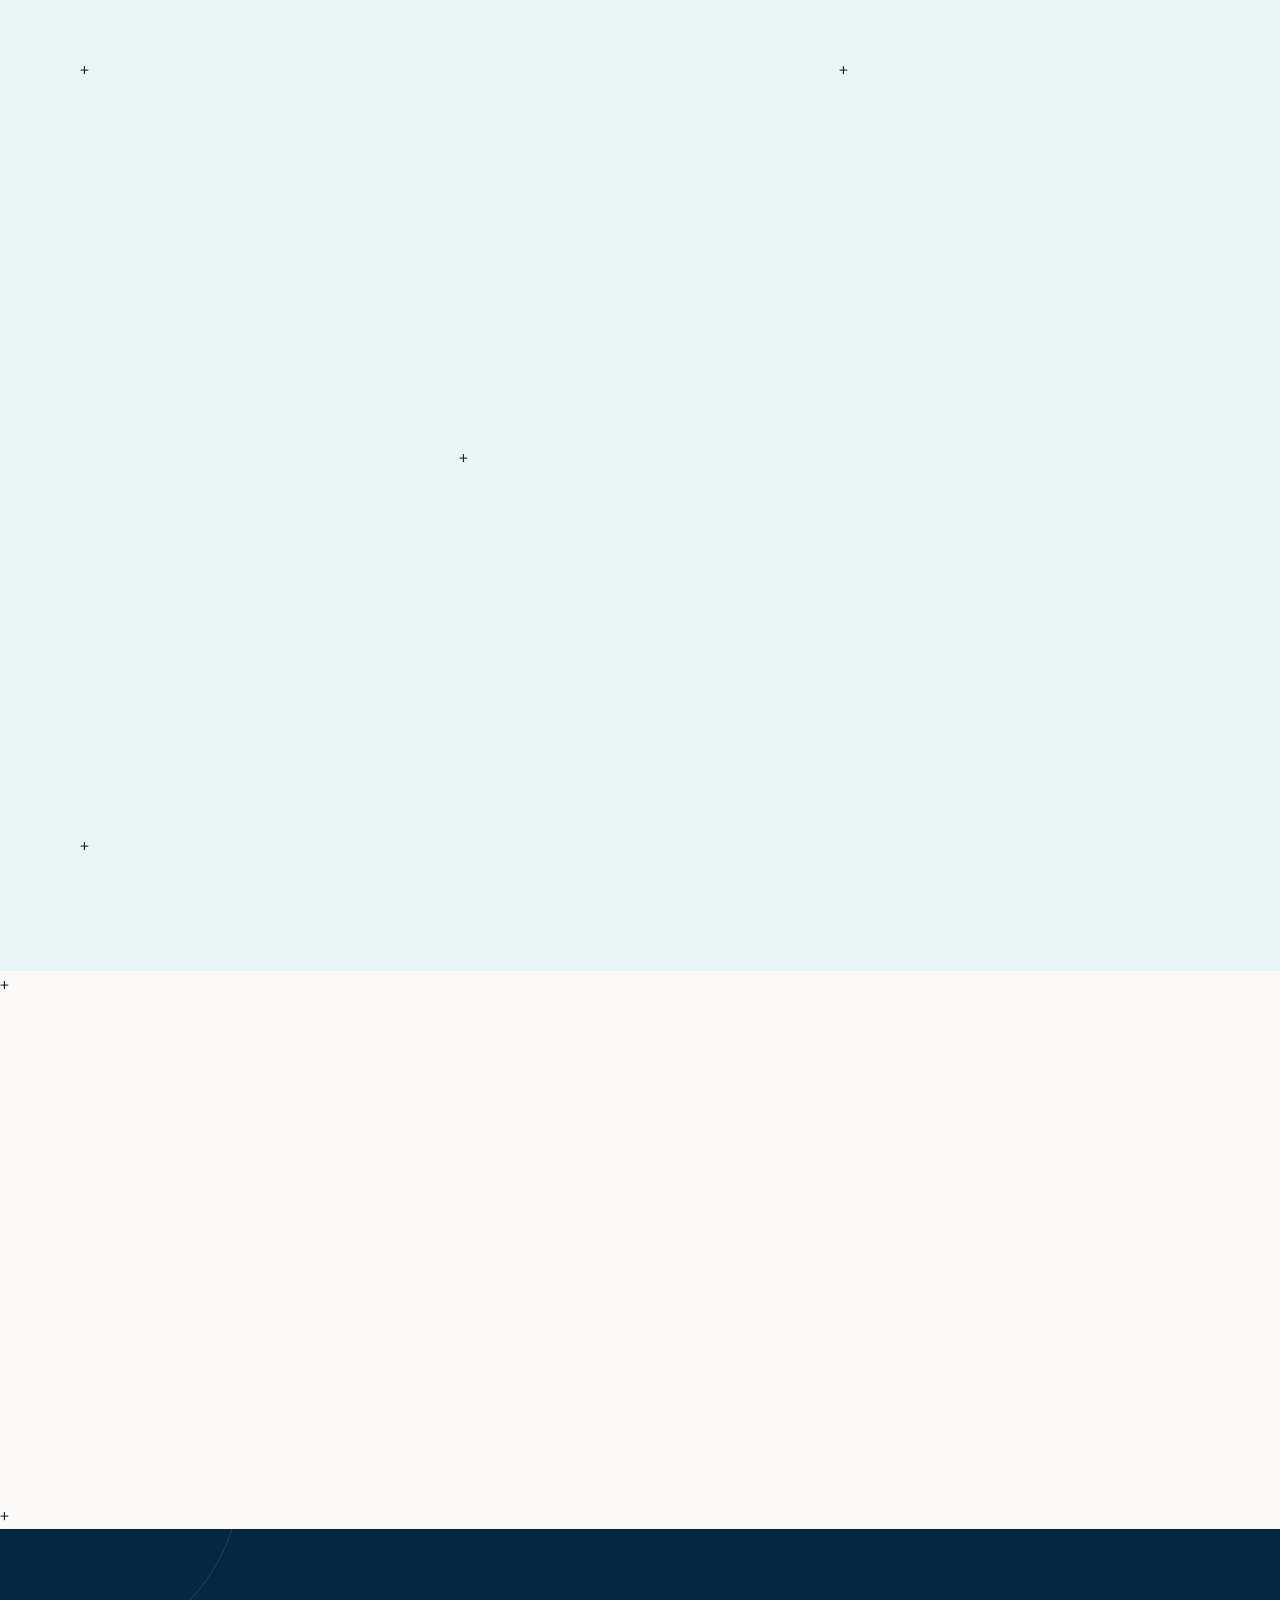
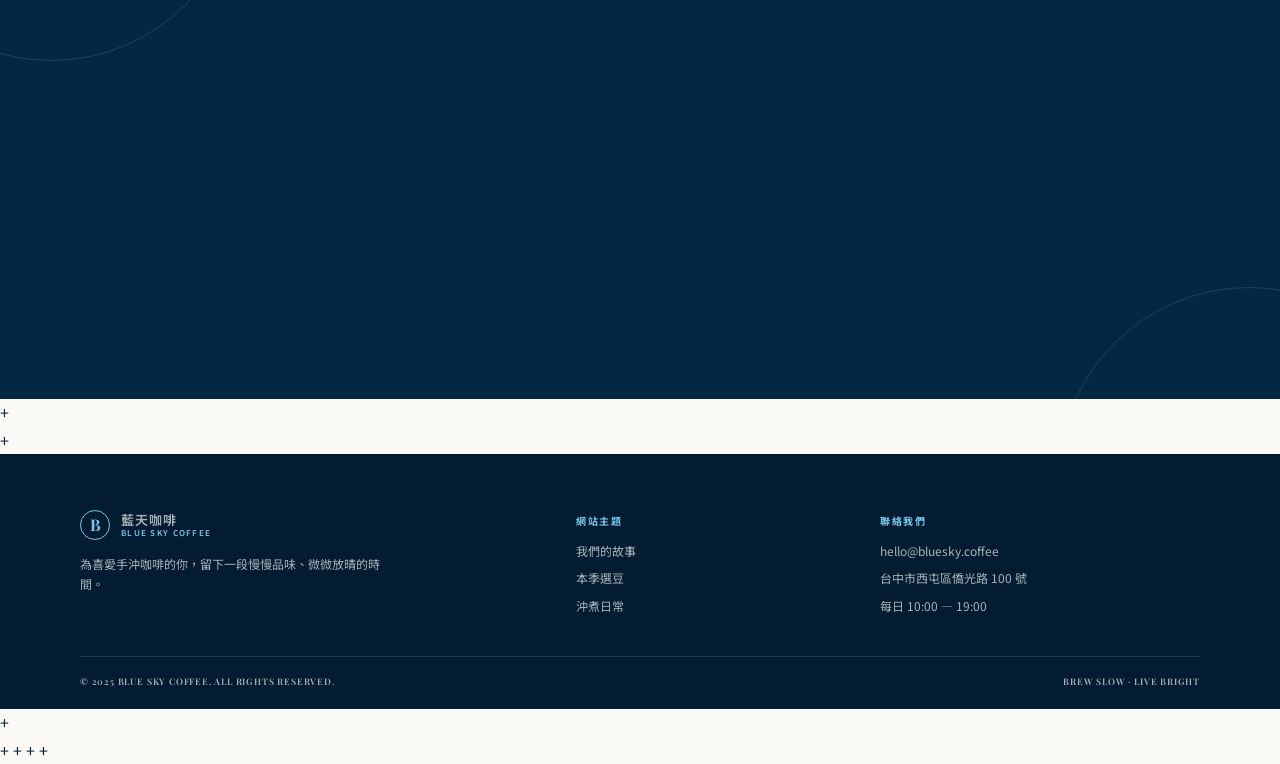
==== commit d8ba39d6: "Implement code changes to enhance functionality and improve performance" ====
--- a/onepage1/index.html
+++ b/onepage1/index.html
@@ -1,612 +1,59 @@
-<!DOCTYPE html>
+<!doctype html>
 <html lang="zh-Hant">
 <head>
   <meta charset="UTF-8">
   <meta name="viewport" content="width=device-width, initial-scale=1.0">
   <meta name="description" content="藍天咖啡，為手沖咖啡愛好者挑選當季精品咖啡豆，讓每一杯都清澈、明亮、值得細品。">
+  <meta name="theme-color" content="#062742">
   <title>藍天咖啡｜讓風味，慢慢抵達</title>
   <link rel="preconnect" href="https://fonts.googleapis.com">
   <link rel="preconnect" href="https://fonts.gstatic.com" crossorigin>
-  <link href="https://fonts.googleapis.com/css2?family=Noto+Sans+TC:wght@400;500;600;700&family=Noto+Serif+TC:wght@500;600;700;900&family=Playfair+Display:ital,wght@0,600;0,700;1,600&display=swap" rel="stylesheet">
+  <link href="https://fonts.googleapis.com/css2?family=Noto+Sans+TC:wght@400;500;600;700&family=Noto+Serif+TC:wght@600;700;900&family=Playfair+Display:wght@600;700&display=swap" rel="stylesheet">
   <style>
-    :root {
-      --navy: #062742;
-      --blue: #0c5b95;
-      --sky: #75c6e8;
-      --mist: #eaf5f7;
-      --cream: #fbfaf6;
-      --ink: #122534;
-      --muted: #607482;
-      --line: #d7e4e8;
-      --sand: #e5b66b;
-      --shadow: 0 18px 50px rgba(6, 39, 66, .13);
-    }
-
-    * { box-sizing: border-box; }
-    html { scroll-behavior: smooth; }
-    body {
-      margin: 0;
-      background: var(--cream);
-      color: var(--ink);
-      font-family: "Noto Sans TC", sans-serif;
-      font-size: 16px;
-      line-height: 1.7;
-    }
-    a { color: inherit; text-decoration: none; }
-    button, input { font: inherit; }
-    button { cursor: pointer; }
-    :focus-visible { outline: 3px solid var(--sky); outline-offset: 4px; }
-
-    .wrap { width: min(1120px, calc(100% - 48px)); margin-inline: auto; }
-    .eyebrow {
-      display: flex;
-      align-items: center;
-      gap: 12px;
-      margin: 0 0 18px;
-      color: var(--blue);
-      font-size: 11px;
-      font-weight: 700;
-      letter-spacing: .18em;
-    }
-    .eyebrow::before { width: 28px; height: 1px; background: currentColor; content: ""; }
-    .section-title {
-      margin: 0;
-      font-family: "Noto Serif TC", serif;
-      font-size: clamp(30px, 4vw, 46px);
-      font-weight: 700;
-      letter-spacing: .045em;
-      line-height: 1.28;
-    }
-    .accent { color: var(--blue); }
-    .section-copy { margin: 18px 0 0; color: var(--muted); }
-    .button, .text-link {
-      display: inline-flex;
-      align-items: center;
-      justify-content: center;
-      min-height: 50px;
-      padding: 11px 23px;
-      border: 1px solid transparent;
-      border-radius: 2px;
-      font-size: 14px;
-      font-weight: 600;
-      letter-spacing: .03em;
-      transition: background-color .25s ease, color .25s ease, border-color .25s ease, transform .25s ease;
-    }
-    .button:hover, .text-link:hover { transform: translateY(-2px); }
-    .button-primary { background: var(--sand); color: var(--navy); }
-    .button-primary:hover { background: #f0ca84; }
-    .button-outline { border-color: rgba(255,255,255,.8); color: #fff; }
-    .button-outline:hover { background: #fff; color: var(--navy); }
-
-    .site-header {
-      position: absolute;
-      z-index: 10;
-      top: 0;
-      left: 0;
-      width: 100%;
-      border-bottom: 1px solid rgba(255,255,255,.27);
-    }
-    .navbar {
-      display: flex;
-      align-items: center;
-      justify-content: space-between;
-      min-height: 78px;
-      gap: 24px;
-    }
-    .brand { display: inline-flex; align-items: center; gap: 10px; color: #fff; }
-    .brand-mark {
-      display: grid;
-      width: 29px;
-      height: 29px;
-      place-items: center;
-      border: 1px solid var(--sky);
-      border-radius: 50%;
-      color: var(--sky);
-      font-family: "Playfair Display", serif;
-      font-size: 17px;
-      line-height: 1;
-    }
-    .brand-copy { display: grid; line-height: 1.1; }
-    .brand-copy strong { font-size: 14px; font-weight: 600; letter-spacing: .08em; }
-    .brand-copy small { margin-top: 4px; color: var(--sky); font-size: 8px; letter-spacing: .15em; }
-    .nav-links { display: flex; align-items: center; gap: 25px; }
-    .nav-links a { position: relative; color: rgba(255,255,255,.92); font-size: 13px; font-weight: 500; white-space: nowrap; }
-    .nav-links a:not(.nav-cta)::after {
-      position: absolute;
-      right: 0;
-      bottom: -7px;
-      width: 0;
-      height: 1px;
-      background: var(--sky);
-      content: "";
-      transition: width .25s ease;
-    }
-    .nav-links a:not(.nav-cta):hover::after { right: auto; left: 0; width: 100%; }
-    .nav-links .nav-cta { padding: 7px 12px; border: 1px solid rgba(255,255,255,.78); }
-    .nav-links .nav-cta:hover { background: #fff; color: var(--navy); }
-    .menu-toggle { display: none; padding: 4px; border: 0; background: transparent; color: #fff; font-size: 24px; line-height: 1; }
-
-    .hero {
-      position: relative;
-      display: flex;
-      min-height: 704px;
-      overflow: hidden;
-      align-items: stretch;
-      background:
-        radial-gradient(circle at 85% 26%, rgba(117,198,232,.35) 0, rgba(117,198,232,.08) 18%, transparent 43%),
-        linear-gradient(135deg, #062742 0%, #062742 58%, #0a4168 100%);
-      color: #fff;
-    }
-    .hero::after {
-      position: absolute;
-      z-index: 0;
-      right: -18vw;
-      bottom: -22vw;
-      width: 50vw;
-      height: 50vw;
-      border: 1px solid rgba(117,198,232,.13);
-      border-radius: 50%;
-      content: "";
-    }
-    .hero-grid {
-      position: relative;
-      z-index: 1;
-      display: grid;
-      grid-template-columns: 1.02fr .98fr;
-      gap: 45px;
-      align-items: center;
-      padding-top: 122px;
-      padding-bottom: 72px;
-    }
-    .hero-content { max-width: 560px; }
-    .hero .eyebrow { color: var(--sky); }
-    .hero-title {
-      max-width: 540px;
-      margin: 0;
-      font-family: "Noto Serif TC", serif;
-      font-size: clamp(42px, 5.5vw, 68px);
-      font-weight: 700;
-      letter-spacing: .04em;
-      line-height: 1.22;
-    }
-    .hero-title .sky-word { color: var(--sky); }
-    .hero-lede { max-width: 490px; margin: 25px 0 0; color: rgba(255,255,255,.76); }
-    .hero-actions { display: flex; flex-wrap: wrap; gap: 12px; margin-top: 32px; }
-    .hero-meta { margin: 27px 0 0; color: var(--sky); font-size: 10px; font-weight: 700; letter-spacing: .18em; }
-    .scroll-note { display: flex; align-items: center; gap: 10px; margin: 53px 0 0; color: rgba(255,255,255,.55); font-size: 9px; letter-spacing: .18em; }
-    .scroll-note::before { width: 38px; height: 1px; background: rgba(255,255,255,.45); content: ""; }
-
-    .hero-art {
-      position: relative;
-      width: min(100%, 400px);
-      height: 300px;
-      min-height: 0;
-      margin-left: auto;
-      overflow: visible;
-      aspect-ratio: auto;
-      border: 0;
-      background: transparent;
-      box-shadow: none;
-    }
-    .hero-photo { width: 400px; height: 300px; object-fit: cover; box-shadow: 24px 24px 0 rgba(117,198,232,.13), var(--shadow); }
-    .window-frame { position: absolute; inset: 0; border: 12px solid #e8d4ae; box-shadow: inset 0 0 0 2px rgba(6,39,66,.18); }
-    .window-frame::before, .window-frame::after { position: absolute; background: rgba(6,39,66,.25); content: ""; }
-    .window-frame::before { top: 0; bottom: 0; left: 49%; width: 4px; }
-    .window-frame::after { top: 46%; right: 0; left: 0; height: 4px; }
-    .sun { position: absolute; top: 16%; right: 17%; width: 77px; height: 77px; border-radius: 50%; background: #fff2be; box-shadow: 0 0 45px 22px rgba(255,228,150,.42); }
-    .mountain { position: absolute; bottom: 28%; width: 75%; height: 36%; clip-path: polygon(0 100%, 35% 15%, 48% 50%, 63% 0, 100% 100%); background: #497b83; opacity: .9; }
-    .mountain.one { left: -12%; }
-    .mountain.two { right: -27%; bottom: 27%; background: #30616b; transform: scaleX(-1); opacity: .75; }
-    .tabletop { position: absolute; right: -8%; bottom: -7%; left: -8%; height: 33%; background: linear-gradient(#643e2e 0%, #3d251e 100%); transform: perspective(200px) rotateX(10deg); }
-    .chair { position: absolute; right: 7%; bottom: 18%; width: 100px; height: 112px; border: 12px solid #543126; border-bottom: 0; border-radius: 48px 48px 0 0; opacity: .8; }
-    .chair::after { position: absolute; bottom: -75px; left: 14px; width: 8px; height: 75px; background: #543126; box-shadow: 53px 0 #543126; content: ""; }
-    .coffee-vessel { position: absolute; bottom: 14%; left: 28%; width: 112px; height: 105px; }
-    .coffee-vessel .dripper { position: absolute; top: 0; left: 29px; width: 53px; height: 45px; border: 3px solid #d8e7e1; border-radius: 5px 5px 22px 22px; background: linear-gradient(135deg, rgba(222,246,240,.75), rgba(124,180,181,.2)); clip-path: polygon(0 0, 100% 0, 78% 100%, 22% 100%); }
-    .coffee-vessel .carafe { position: absolute; bottom: 0; left: 17px; width: 78px; height: 68px; border: 3px solid #d8e7e1; border-radius: 10px 10px 23px 23px; background: linear-gradient(to top, rgba(56,29,19,.82) 0 38%, rgba(190,228,227,.24) 39%); }
-    .coffee-vessel .carafe::before { position: absolute; top: -20px; left: 24px; width: 26px; height: 22px; border: 3px solid #d8e7e1; border-bottom: 0; border-radius: 50% 50% 0 0; content: ""; }
-    .steam { position: absolute; bottom: 59%; left: 49%; width: 23px; height: 58px; border-left: 2px solid rgba(255,255,255,.63); border-radius: 50%; transform: rotate(16deg); }
-    .steam::after { position: absolute; top: -5px; left: 14px; width: 18px; height: 48px; border-right: 2px solid rgba(255,255,255,.44); border-radius: 50%; content: ""; }
-    .art-label { position: absolute; z-index: 3; right: -11px; top: 42%; display: grid; gap: 2px; padding: 10px 11px; border-left: 2px solid var(--sand); background: rgba(6,39,66,.86); color: #fff; }
-    .art-label strong { font-family: "Playfair Display", serif; font-size: 22px; line-height: 1; }
-    .art-label span { color: var(--sky); font-size: 9px; letter-spacing: .09em; }
-    .art-label small { color: rgba(255,255,255,.72); font-size: 9px; }
-
-    .story { padding: 115px 0 120px; background: #fff; }
-    .story-grid { display: grid; grid-template-columns: .9fr 1.1fr; gap: clamp(45px, 9vw, 105px); align-items: center; }
-    .story-visual { position: relative; min-height: 400px; }
-    .story-seal {
-      display: grid;
-      width: 320px;
-      height: 320px;
-      place-content: center;
-      margin: 0 auto;
-      border: 1px solid var(--sky);
-      border-radius: 50%;
-      background: radial-gradient(circle, #fff 0 55%, #eaf5f7 56% 60%, #fff 61%);
-      color: var(--navy);
-      text-align: center;
-    }
-    .story-seal::before { display: block; margin-bottom: 14px; color: var(--blue); content: "B"; font-family: "Playfair Display", serif; font-size: 73px; line-height: 1; }
-    .story-seal strong { font-family: "Noto Serif TC", serif; font-size: 18px; letter-spacing: .09em; }
-    .story-seal span { margin-top: 10px; color: var(--blue); font-size: 9px; font-weight: 700; letter-spacing: .15em; }
-    .note-card { position: absolute; right: 0; bottom: 0; width: min(225px, 57%); padding: 25px; background: var(--navy); color: #fff; box-shadow: var(--shadow); }
-    .note-card p:first-child { margin: 0; color: var(--sky); font-size: 10px; font-weight: 700; letter-spacing: .16em; }
-    .note-card p:last-child { margin: 12px 0 0; font-family: "Noto Serif TC", serif; font-size: 16px; line-height: 1.65; }
-    .story-content p { margin: 19px 0 0; color: var(--muted); }
-    .story-content p + p { margin-top: 15px; }
-    .underlined-link { display: inline-flex; margin-top: 27px; padding-bottom: 5px; border-bottom: 1px solid var(--blue); color: var(--blue); font-size: 14px; font-weight: 600; transition: gap .2s ease; }
-    .underlined-link:hover { gap: 8px; }
-
-    .coffee { padding: 112px 0 120px; background: var(--mist); }
-    .coffee-heading { display: flex; align-items: end; justify-content: space-between; gap: 32px; margin-bottom: 43px; }
-    .coffee-heading .section-copy { max-width: 365px; }
-    .coffee-grid { display: grid; grid-template-columns: repeat(3, 1fr); gap: 19px; }
-    .coffee-card {
-      position: relative;
-      display: flex;
-      min-height: 384px;
-      overflow: hidden;
-      flex-direction: column;
-      padding: 31px 29px 25px;
-      background: var(--navy);
-      color: #fff;
-      box-shadow: var(--shadow);
-    }
-    .coffee-card:nth-child(2) { background: #106396; }
-    .coffee-card:nth-child(3) { background: #164c68; }
-    .coffee-card::after { position: absolute; right: -73px; bottom: -90px; width: 230px; height: 230px; border: 25px solid rgba(117,198,232,.15); border-radius: 50%; content: ""; }
-    .coffee-card > * { position: relative; z-index: 1; }
-    .bean-no { margin: 0; color: var(--sky); font-family: "Playfair Display", serif; font-size: 14px; font-weight: 600; letter-spacing: .11em; }
-    .origin { margin: 19px 0 5px; color: rgba(255,255,255,.67); font-size: 10px; font-weight: 700; letter-spacing: .13em; }
-    .bean-name { margin: 0; font-family: "Noto Serif TC", serif; font-size: 24px; font-weight: 700; letter-spacing: .04em; line-height: 1.35; }
-    .flavour { margin: 14px 0 0; color: rgba(255,255,255,.79); font-size: 14px; }
-    .coffee-bottom { display: flex; align-items: center; justify-content: space-between; gap: 13px; margin-top: auto; padding-top: 23px; border-top: 1px solid rgba(255,255,255,.22); }
-    .price { font-family: "Playfair Display", serif; font-size: 14px; white-space: nowrap; }
-    .save-button { padding: 5px 0; border: 0; background: transparent; color: #fff; font-size: 13px; font-weight: 600; white-space: nowrap; transition: color .2s ease; }
-    .save-button:hover { color: var(--sand); }
-
-    .brew { padding: 115px 0 120px; background: #fff; }
-    .brew-grid { display: grid; grid-template-columns: .93fr 1.07fr; gap: clamp(44px, 7vw, 90px); align-items: center; }
-    .brew-art { position: relative; min-height: 448px; overflow: hidden; background: linear-gradient(138deg, #eef9fa 0 50%, #d6edf3 50% 100%); }
-    .brew-art::before { position: absolute; top: 33px; left: 30px; width: 70px; height: 35px; border-top: 1px solid var(--sky); border-left: 1px solid var(--sky); content: ""; }
-    .brew-art::after { position: absolute; top: 49px; left: 46px; width: 70px; height: 35px; border-top: 1px solid var(--sky); border-left: 1px solid var(--sky); content: ""; }
-    .pour-rings { position: absolute; top: 50%; left: 50%; width: 238px; height: 238px; border: 1px solid rgba(12,91,149,.35); border-radius: 50%; transform: translate(-50%,-46%); }
-    .pour-rings::before, .pour-rings::after { position: absolute; border: 1px solid rgba(12,91,149,.28); border-radius: 50%; content: ""; }
-    .pour-rings::before { inset: 27px; }
-    .pour-rings::after { inset: 57px; }
-    .pour-line { position: absolute; top: 39px; left: 50%; width: 1px; height: 140px; background: var(--blue); transform: rotate(24deg); transform-origin: bottom; }
-    .v60 { position: absolute; top: 50%; left: 50%; width: 140px; height: 105px; border: 3px solid var(--navy); border-top-width: 4px; background: rgba(255,255,255,.7); clip-path: polygon(0 0, 100% 0, 74% 100%, 26% 100%); transform: translate(-50%,-33%); }
-    .v60::after { position: absolute; bottom: -61px; left: 35px; width: 64px; height: 58px; border: 3px solid var(--navy); border-radius: 8px 8px 19px 19px; background: linear-gradient(to top, #6c3924 0 31%, rgba(255,255,255,.5) 32%); content: ""; }
-    .brew-caption { position: absolute; right: 27px; bottom: 25px; display: grid; color: var(--navy); text-align: right; }
-    .brew-caption strong { font-family: "Playfair Display", serif; font-size: 21px; letter-spacing: .05em; }
-    .brew-caption span { font-size: 10px; font-weight: 700; letter-spacing: .12em; }
-    .brew-content .section-copy { max-width: 530px; }
-    .brew-steps { margin-top: 28px; border-top: 1px solid var(--line); }
-    .brew-step { display: grid; grid-template-columns: 55px 1fr; gap: 14px; padding: 19px 0; border-bottom: 1px solid var(--line); }
-    .step-no { color: var(--blue); font-family: "Playfair Display", serif; font-size: 25px; font-weight: 600; line-height: 1; }
-    .brew-step h3 { margin: 0; font-family: "Noto Serif TC", serif; font-size: 17px; letter-spacing: .03em; }
-    .brew-step p { margin: 5px 0 0; color: var(--muted); font-size: 14px; }
-
-    .visit { position: relative; overflow: hidden; padding: 116px 0; background: var(--navy); color: #fff; text-align: center; }
-    .visit::before, .visit::after { position: absolute; width: 380px; height: 380px; border: 1px solid rgba(117,198,232,.19); border-radius: 50%; content: ""; }
-    .visit::before { top: -250px; left: -145px; }
-    .visit::after { right: -165px; bottom: -260px; width: 450px; height: 450px; border-width: 22px; opacity: .45; }
-    .visit .wrap { position: relative; z-index: 1; max-width: 730px; }
-    .visit .eyebrow { justify-content: center; color: var(--sky); }
-    .visit .section-title { max-width: 670px; margin-inline: auto; }
-    .visit .section-copy { max-width: 535px; margin-inline: auto; color: rgba(255,255,255,.72); }
-    .subscribe-form { display: flex; margin: 34px auto 0; padding: 5px; border: 1px solid rgba(255,255,255,.58); }
-    .subscribe-form input { min-width: 0; flex: 1; padding: 11px 15px; border: 0; outline: 0; background: transparent; color: #fff; }
-    .subscribe-form input::placeholder { color: rgba(255,255,255,.58); }
-    .subscribe-form button { min-height: 48px; padding: 10px 20px; border: 0; border-radius: 1px; background: var(--sand); color: var(--navy); font-size: 14px; font-weight: 700; transition: background .2s ease; }
-    .subscribe-form button:hover { background: #f1ca83; }
-
-    .site-footer { padding: 65px 0 25px; background: #031c31; color: rgba(255,255,255,.68); }
-    .footer-grid { display: grid; grid-template-columns: 1.45fr .75fr .9fr; gap: 54px; padding-bottom: 46px; }
-    .footer-brand .brand { margin-bottom: 18px; }
-    .footer-brand p { max-width: 355px; margin: 0; font-size: 14px; }
-    .footer-heading { margin: 3px 0 17px; color: var(--sky); font-size: 11px; font-weight: 700; letter-spacing: .15em; }
-    .footer-links, .footer-contact { display: grid; gap: 10px; font-size: 14px; }
-    .footer-links a:hover, .footer-contact a:hover { color: #fff; }
-    .footer-bottom { display: flex; justify-content: space-between; gap: 18px; padding-top: 22px; border-top: 1px solid rgba(255,255,255,.17); color: rgba(255,255,255,.47); font-size: 10px; letter-spacing: .1em; }
-
-    .toast {
-      position: fixed;
-      z-index: 20;
-      right: 22px;
-      bottom: 22px;
-      max-width: min(360px, calc(100% - 44px));
-      padding: 13px 18px;
-      border-left: 3px solid var(--sand);
-      background: var(--navy);
-      box-shadow: var(--shadow);
-      color: #fff;
-      font-size: 14px;
-      opacity: 0;
-      pointer-events: none;
-      transform: translateY(12px);
-      transition: opacity .22s ease, transform .22s ease;
-    }
-    .toast.show { opacity: 1; transform: translateY(0); }
-    .reveal { opacity: 0; transform: translateY(18px); transition: opacity .65s ease, transform .65s ease; }
-    .reveal.visible { opacity: 1; transform: translateY(0); }
-
-    @media (max-width: 820px) {
-      .navbar { position: relative; }
-      .menu-toggle { display: block; }
-      .nav-links {
-        position: absolute;
-        top: 100%;
-        right: -24px;
-        left: -24px;
-        display: grid;
-        max-height: 0;
-        overflow: hidden;
-        gap: 0;
-        background: #05233c;
-        transition: max-height .32s ease;
-      }
-      .nav-links.open { max-height: 300px; }
-      .nav-links a { padding: 12px 24px; border-top: 1px solid rgba(255,255,255,.1); }
-      .nav-links .nav-cta { margin: 8px 24px 16px; padding: 9px 12px; text-align: center; }
-      .hero { min-height: 710px; }
-      .hero-grid { grid-template-columns: 1fr; gap: 17px; padding-top: 112px; }
-      .hero-content { max-width: 640px; }
-      .scroll-note { margin-top: 29px; }
-      .hero-art { width: min(100%, 330px); height: 248px; min-height: 0; max-height: none; margin: 0; }
-      .hero-photo { width: 330px; height: 248px; }
-      .coffee-grid { grid-template-columns: repeat(2, 1fr); }
-      .coffee-card:nth-child(3) { grid-column: span 2; }
-      .story-grid, .brew-grid { grid-template-columns: 1fr; }
-      .story-visual { max-width: 520px; width: 100%; margin: auto; }
-      .brew-art { max-width: 540px; width: 100%; margin: auto; }
-      .footer-grid { grid-template-columns: 1fr 1fr; }
-      .footer-brand { grid-column: 1 / -1; }
-    }
-
-    @media (max-width: 560px) {
-      .wrap { width: calc(100% - 34px); }
-      .navbar { min-height: 70px; }
-      .brand-copy strong { font-size: 13px; }
-      .hero { min-height: 680px; }
-      .hero-grid { padding-top: 98px; padding-bottom: 34px; }
-      .hero-title { font-size: 40px; }
-      .hero-lede { margin-top: 16px; font-size: 14px; line-height: 1.7; }
-      .hero-actions { margin-top: 23px; }
-      .hero-actions .button { flex: 1; padding-inline: 13px; }
-      .hero-meta { margin-top: 18px; }
-      .hero-art { width: 260px; height: 195px; min-height: 0; max-height: none; }
-      .hero-photo { width: 260px; height: 195px; }
-      .art-label { display: none; }
-      .sun { width: 49px; height: 49px; }
-      .coffee-vessel { bottom: 9%; left: 25%; transform: scale(.72); transform-origin: bottom left; }
-      .chair { transform: scale(.72); transform-origin: bottom right; }
-      .story, .coffee, .brew, .visit { padding: 76px 0; }
-      .story-seal { width: 245px; height: 245px; }
-      .story-seal::before { margin-bottom: 8px; font-size: 54px; }
-      .story-seal strong { font-size: 15px; }
-      .story-visual { min-height: 315px; }
-      .note-card { width: 185px; padding: 18px; }
-      .note-card p:last-child { font-size: 14px; }
-      .coffee-heading { display: block; margin-bottom: 30px; }
-      .coffee-heading .section-copy { margin-top: 14px; }
-      .coffee-grid { grid-template-columns: 1fr; }
-      .coffee-card, .coffee-card:nth-child(3) { min-height: 330px; grid-column: auto; }
-      .brew-art { min-height: 310px; }
-      .pour-rings { width: 185px; height: 185px; }
-      .v60 { transform: translate(-50%,-28%) scale(.82); }
-      .subscribe-form { display: grid; gap: 6px; padding: 5px; }
-      .subscribe-form input, .subscribe-form button { width: 100%; }
-      .footer-grid { grid-template-columns: 1fr; gap: 32px; }
-      .footer-brand { grid-column: auto; }
-      .footer-bottom { display: grid; gap: 9px; }
-    }
-
-    @media (prefers-reduced-motion: reduce) {
-      html { scroll-behavior: auto; }
-      *, *::before, *::after { transition-duration: .01ms !important; animation-duration: .01ms !important; animation-iteration-count: 1 !important; }
-      .reveal { opacity: 1; transform: none; }
-    }
-  </style>
-</head>
-<body>
-  <header class="site-header" id="top">
-    <nav class="wrap navbar" aria-label="主要導覽">
-      <a class="brand" href="#top" aria-label="回到藍天咖啡首頁">
-        <span class="brand-mark" aria-hidden="true">B</span>
-        <span class="brand-copy"><strong>藍天咖啡</strong><small>BLUE SKY COFFEE</small></span>
-      </a>
-      <button class="menu-toggle" type="button" aria-controls="navLinks" aria-expanded="false" aria-label="開啟導覽選單">☰</button>
-      <div class="nav-links" id="navLinks">
-        <a href="#story">我們的故事</a>
-        <a href="#coffee">本季選豆</a>
-        <a href="#brew">沖煮日常</a>
-        <a class="nav-cta" href="#visit">訂閱風味通信</a>
-      </div>
-    </nav>
-  </header>
-
-  <main>
-    <section class="hero" aria-labelledby="heroTitle">
-      <div class="wrap hero-grid">
-        <div class="hero-content">
-          <p class="eyebrow">HAND BREWED · SLOWLY ROASTED</p>
-          <h1 class="hero-title" id="heroTitle">讓風味，在<span class="sky-word">藍天</span>下慢慢抵達。</h1>
-          <p class="hero-lede">藍天咖啡為喜歡手沖的您，挑選值得細品的單一產區咖啡豆。從第一縷花香，到最後一口回甘，每一杯都有屬於自己的晴朗天氣。</p>
-          <div class="hero-actions">
-            <a class="button button-primary" href="#coffee">探索本季咖啡豆 →</a>
-            <a class="button button-outline" href="#story">認識藍天</a>
-          </div>
-          <p class="hero-meta">TAIPEI · TAIWAN · EST. 2025</p>
-          <p class="scroll-note">SCROLL TO DISCOVER</p>
-        </div>
-
-        <div class="hero-art" aria-hidden="true">
-          <img class="hero-photo" src="images/hero.jpg" width="400" height="300" alt="">
-          <span class="art-label"><strong>92°C</strong><span>理想水溫</span><small>細細喚醒香氣</small></span>
-        </div>
-      </div>
-    </section>
-
-    <section class="story" id="story" aria-labelledby="storyTitle">
-      <div class="wrap story-grid">
-        <div class="story-visual reveal" aria-hidden="true">
-          <div class="story-seal"><strong>慢一點，<br>更清楚。</strong><span>LET THE FLAVOUR SPEAK</span></div>
-          <div class="note-card"><p>BLUE SKY NOTE</p><p>一杯好咖啡，從來不是匆忙完成的事。</p></div>
-        </div>
-        <div class="story-content reveal">
-          <p class="eyebrow">OUR PHILOSOPHY</p>
-          <h2 class="section-title" id="storyTitle">在一杯之間，看見產地的<span class="accent">晴朗</span>。</h2>
-          <p>我們相信，精品咖啡的美好不該被複雜掩蓋。以小批次烘焙留住豆子的個性，再用穩定、誠實的手沖，讓風土與時間在杯中變得清晰。</p>
-          <p>給懂得放慢腳步的人，也給每一個想重新認識咖啡的人。</p>
-          <a class="underlined-link" href="#brew">看看我們如何沖煮 →</a>
-        </div>
-      </div>
-    </section>
-
-    <section class="coffee" id="coffee" aria-labelledby="coffeeTitle">
-      <div class="wrap">
-        <div class="coffee-heading reveal">
-          <div>
-            <p class="eyebrow">SEASONAL SELECTION</p>
-            <h2 class="section-title" id="coffeeTitle">今天，想喝哪一片<span class="accent">藍天</span>？</h2>
-          </div>
-          <p class="section-copy">三款當季單品，為不同的晨光、午後與靜夜而選。</p>
-        </div>
-        <div class="coffee-grid">
-          <article class="coffee-card reveal">
-            <p class="bean-no">01 / BRIGHT</p>
-            <p class="origin">ETHIOPIA · YIRGACHEFFE</p>
-            <h3 class="bean-name">衣索比亞・耶加雪菲</h3>
-            <p class="flavour">白花、佛手柑、蜂蜜</p>
-            <div class="coffee-bottom"><span class="price">NT$ 520 / 200g</span><button class="save-button" type="button" data-coffee="衣索比亞・耶加雪菲">加入收藏 ＋</button></div>
-          </article>
-          <article class="coffee-card reveal">
-            <p class="bean-no">02 / JUICY</p>
-            <p class="origin">KENYA · KIRINYAGA</p>
-            <h3 class="bean-name">肯亞・祈安布</h3>
-            <p class="flavour">黑醋栗、洛神、葡萄柚</p>
-            <div class="coffee-bottom"><span class="price">NT$ 580 / 200g</span><button class="save-button" type="button" data-coffee="肯亞・祈安布">加入收藏 ＋</button></div>
-          </article>
-          <article class="coffee-card reveal">
-            <p class="bean-no">03 / ROUND</p>
-            <p class="origin">COLOMBIA · HUILA</p>
-            <h3 class="bean-name">哥倫比亞・慧蘭</h3>
-            <p class="flavour">黃桃、焦糖、可可尾韻</p>
-            <div class="coffee-bottom"><span class="price">NT$ 460 / 200g</span><button class="save-button" type="button" data-coffee="哥倫比亞・慧蘭">加入收藏 ＋</button></div>
-          </article>
-        </div>
-      </div>
-    </section>
-
-    <section class="brew" id="brew" aria-labelledby="brewTitle">
-      <div class="wrap brew-grid">
-        <div class="brew-art reveal" aria-hidden="true">
-          <span class="pour-rings"></span><span class="pour-line"></span><span class="v60"></span>
-          <span class="brew-caption"><strong>2'45''</strong><span>V60 / 15G : 240ML</span></span>
-        </div>
-        <div class="brew-content reveal">
-          <p class="eyebrow">A QUIET RITUAL</p>
-          <h2 class="section-title" id="brewTitle">把時間交給水，讓咖啡說<span class="accent">自己的話</span>。</h2>
-          <p class="section-copy">不需要繁複儀式，只要三個安靜的步驟。每一個參數，都是為了讓你更靠近豆子原本的樣子。</p>
-          <div class="brew-steps">
-            <div class="brew-step"><span class="step-no">01</span><div><h3>研磨，先聞見期待</h3><p>15g 中細研磨，讓香氣從指尖開始展開。</p></div></div>
-            <div class="brew-step"><span class="step-no">02</span><div><h3>悶蒸，等待第一個呼吸</h3><p>以 92°C 熱水浸潤 30 秒，喚醒甜感與層次。</p></div></div>
-            <div class="brew-step"><span class="step-no">03</span><div><h3>注水，保持自己的節奏</h3><p>穩定畫圈，讓 240ml 的清澈在 2 分 45 秒完成。</p></div></div>
-          </div>
-        </div>
-      </div>
-    </section>
-
-    <section class="visit" id="visit" aria-labelledby="visitTitle">
-      <div class="wrap reveal">
-        <p class="eyebrow">THE BLUE SKY LETTER</p>
-        <h2 class="section-title" id="visitTitle">把下一杯好咖啡，寄到你的日常裡。</h2>
-        <p class="section-copy">每月一封風味通信，分享新豆、沖煮靈感與只給會員的小小驚喜。</p>
-        <form class="subscribe-form" id="subscribeForm">
-          <input type="email" aria-label="電子郵件地址" placeholder="你的電子郵件地址" required>
-          <button type="submit">訂閱風味通信</button>
-        </form>
-      </div>
-    </section>
-  </main>
-
-  <footer class="site-footer">
-    <div class="wrap footer-grid">
-      <div class="footer-brand">
-        <a class="brand" href="#top" aria-label="回到藍天咖啡首頁"><span class="brand-mark" aria-hidden="true">B</span><span class="brand-copy"><strong>藍天咖啡</strong><small>BLUE SKY COFFEE</small></span></a>
-        <p>為喜歡手沖咖啡的你，留下一段慢慢品味、微微放晴的時間。</p>
-      </div>
-      <div>
-        <p class="footer-heading">EXPLORE</p>
-        <div class="footer-links"><a href="#story">我們的故事</a><a href="#coffee">本季選豆</a><a href="#brew">沖煮日常</a></div>
-      </div>
-      <div>
-        <p class="footer-heading">CONTACT</p>
-        <div class="footer-contact"><a href="mailto:hello@bluesky.coffee">hello@bluesky.coffee</a><span>台中市西屯區僑光路 100 號</span><span>每日 10:00 — 19:00</span></div>
-      </div>
-    </div>
-    <div class="wrap footer-bottom"><span>© 2025 BLUE SKY COFFEE. ALL RIGHTS RESERVED.</span><span>BREW SLOW · LIVE BRIGHT</span></div>
-  </footer>
-
-  <div class="toast" id="toast" role="status" aria-live="polite"></div>
-
-  <script>
-    const menuToggle = document.querySelector('.menu-toggle');
-    const navLinks = document.querySelector('.nav-links');
-    const toast = document.querySelector('#toast');
-    let toastTimer;
-
-    function closeMenu() {
-      navLinks.classList.remove('open');
-      menuToggle.setAttribute('aria-expanded', 'false');
-      menuToggle.setAttribute('aria-label', '開啟導覽選單');
-      menuToggle.textContent = '☰';
-    }
-
-    menuToggle.addEventListener('click', () => {
-      const isOpen = navLinks.classList.toggle('open');
-      menuToggle.setAttribute('aria-expanded', String(isOpen));
-      menuToggle.setAttribute('aria-label', isOpen ? '關閉導覽選單' : '開啟導覽選單');
-      menuToggle.textContent = isOpen ? '×' : '☰';
-    });
-
-    navLinks.querySelectorAll('a').forEach(link => link.addEventListener('click', closeMenu));
-
-    function showToast(message) {
-      window.clearTimeout(toastTimer);
-      toast.textContent = message;
-      toast.classList.add('show');
-      toastTimer = window.setTimeout(() => toast.classList.remove('show'), 2600);
-    }
-
-    document.querySelectorAll('[data-coffee]').forEach(button => {
-      button.addEventListener('click', () => showToast(`已將「${button.dataset.coffee}」加入你的收藏。`));
-    });
-
-    document.querySelector('#subscribeForm').addEventListener('submit', event => {
-      event.preventDefault();
-      const form = event.currentTarget;
-      if (!form.checkValidity()) return;
-      form.reset();
-      showToast('謝謝訂閱，下一封晴朗的風味通信即將寄出。');
-    });
-
-    const reduceMotion = window.matchMedia('(prefers-reduced-motion: reduce)').matches;
-    const revealItems = document.querySelectorAll('.reveal');
-    if (reduceMotion || !('IntersectionObserver' in window)) {
-      revealItems.forEach(item => item.classList.add('visible'));
-    } else {
-      const observer = new IntersectionObserver(entries => {
-        entries.forEach(entry => {
-          if (entry.isIntersecting) {
-            entry.target.classList.add('visible');
-            observer.unobserve(entry.target);
-          }
-        });
-      }, { threshold: .12 });
-      revealItems.forEach(item => observer.observe(item));
-    }
-  </script>
-</body>
-</html>
+    :root{--navy:#062742;--blue:#0c5b95;--sky:#75c6e8;--mist:#eaf5f7;--cream:#fbfaf6;--ink:#122534;--muted:#607482;--line:#d7e4e8;--sand:#e5b66b;--shadow:0 18px 50px rgba(6,39,66,.15)}
+    *{box-sizing:border-box}html{scroll-behavior:smooth;scroll-padding-top:82px}body{margin:0;color:var(--ink);background:var(--cream);font:16px/1.7 "Noto Sans TC",sans-serif;-webkit-font-smoothing:antialiased}a{color:inherit;text-decoration:none}button,input{font:inherit}button{cursor:pointer}img{display:block;max-width:100%}:focus-visible{outline:3px solid var(--sky);outline-offset:4px}.wrap{width:min(1120px,calc(100% - 48px));margin-inline:auto}
+    .eyebrow{display:flex;align-items:center;gap:12px;margin:0 0 17px;color:var(--blue);font-size:10px;font-weight:700;letter-spacing:.18em;line-height:1.4}.eyebrow::before{width:28px;height:1px;background:currentColor;content:""}.section-title{margin:0;font:900 clamp(30px,4vw,46px)/1.3 "Noto Serif TC",serif;letter-spacing:.035em}.blue-word{color:var(--blue)}.section-copy{margin:18px 0 0;color:var(--muted)}
+    .site-header{position:absolute;z-index:10;top:0;left:0;width:100%;border-bottom:1px solid rgba(255,255,255,.25);color:#fff}.nav{min-height:78px;display:flex;align-items:center;justify-content:space-between;gap:22px}.brand{display:inline-flex;align-items:center;gap:11px;white-space:nowrap}.brand-mark{width:30px;height:30px;display:grid;place-items:center;border:1px solid var(--sky);border-radius:50%;color:var(--sky);font:700 16px/1 "Playfair Display",serif}.brand-copy{display:grid;font-size:13px;font-weight:600;letter-spacing:.08em;line-height:1.2}.brand-copy small{color:var(--sky);font-size:8px;letter-spacing:.16em}.nav-links{display:flex;align-items:center;gap:clamp(16px,2.4vw,29px);list-style:none;margin:0;padding:0}.nav-links a{position:relative;display:inline-block;padding:8px 0;color:rgba(255,255,255,.92);font-size:12px;white-space:nowrap}.nav-links a:not(.nav-cta)::after{position:absolute;right:0;bottom:2px;width:0;height:1px;background:var(--sky);content:"";transition:width .25s}.nav-links a:not(.nav-cta):hover::after{right:auto;left:0;width:100%}.nav-links .nav-cta{padding:7px 12px;border:1px solid rgba(255,255,255,.8)}.nav-links .nav-cta:hover{color:var(--navy);background:#fff}.menu-toggle{display:none;width:40px;height:40px;border:1px solid rgba(255,255,255,.55);color:#fff;background:transparent;font-size:23px}
+    .hero{position:relative;isolation:isolate;display:grid;min-height:704px;overflow:hidden;color:#fff;background:radial-gradient(circle at 82% 25%,rgba(117,198,232,.4),transparent 17%),radial-gradient(circle at 80% 58%,rgba(16,99,150,.5),transparent 29%),linear-gradient(122deg,#041e35 0%,var(--navy) 52%,#084b7c 100%)}.hero::before,.hero::after{position:absolute;z-index:-1;border:1px solid rgba(117,198,232,.22);border-radius:50%;content:""}.hero::before{width:610px;height:610px;top:-250px;right:-134px}.hero::after{width:410px;height:410px;top:-150px;right:-35px}.hero-grid{min-height:704px;display:grid;grid-template-columns:1.02fr .98fr;gap:44px;align-items:center;padding:122px 0 72px}.hero .eyebrow{color:var(--sky)}.hero h1{max-width:650px;margin:0;font:900 clamp(42px,5.3vw,66px)/1.25 "Noto Serif TC",serif;letter-spacing:.045em}.hero h1 span{color:var(--sky)}.hero-lede{max-width:530px;margin:23px 0 0;color:rgba(255,255,255,.78);font-size:15px;line-height:1.9}.hero-actions{display:flex;flex-wrap:wrap;gap:11px;margin-top:29px}.button{min-height:48px;display:inline-flex;align-items:center;justify-content:center;padding:11px 20px;border:1px solid transparent;border-radius:2px;font-size:13px;font-weight:700;transition:transform .2s,background .2s,color .2s}.button:hover{transform:translateY(-2px)}.button-primary{color:var(--navy);background:var(--sand)}.button-primary:hover{background:#f1cb8b}.button-secondary{border-color:rgba(255,255,255,.8);color:#fff;background:transparent}.button-secondary:hover{color:var(--navy);background:#fff}.hero-place{margin:27px 0 0;color:rgba(255,255,255,.56);font:700 9px/1.5 "Playfair Display",serif;letter-spacing:.17em}.hero-visual{position:relative;justify-self:end;width:min(100%,450px);padding:19px 19px 24px 0}.hero-visual::before,.hero-visual::after{position:absolute;border:1px solid rgba(255,255,255,.25);border-radius:50%;content:""}.hero-visual::before{top:0;right:0;width:300px;height:300px}.hero-visual::after{right:25px;bottom:-7px;width:205px;height:205px;border-color:rgba(117,198,232,.38)}.hero-image{position:relative;z-index:1;width:400px;height:300px;margin-left:auto;object-fit:cover;box-shadow:var(--shadow)}.image-note{position:absolute;z-index:2;right:-12px;bottom:12px;width:115px;padding:13px 14px;color:#fff;background:rgba(6,39,66,.93);box-shadow:var(--shadow)}.image-note strong{display:block;color:var(--sand);font:600 26px/1.1 "Playfair Display",serif}.image-note span{display:block;font-size:10px;font-weight:700}.image-note small{color:rgba(255,255,255,.7);font-size:9px}.scroll-hint{position:absolute;bottom:30px;left:max(24px,calc((100% - 1120px)/2));display:flex;align-items:center;gap:10px;color:rgba(255,255,255,.57);font-size:9px;font-weight:700;letter-spacing:.16em}.scroll-hint::before{width:35px;height:1px;background:currentColor;content:""}
+    .story{padding:112px 0;background:#fff}.story-grid{display:grid;grid-template-columns:.9fr 1.1fr;gap:clamp(45px,8vw,100px);align-items:center}.story-visual{position:relative;min-height:385px}.story-seal{position:absolute;top:0;left:0;width:300px;height:300px;display:grid;place-content:center;border:1px solid #a8d2df;border-radius:50%;color:var(--blue);text-align:center;background:radial-gradient(circle at 35% 30%,#fff,#eaf6f8 70%,#d9edf1)}.story-seal::before,.story-seal::after{position:absolute;inset:17px;border:1px solid rgba(12,91,149,.24);border-radius:50%;content:""}.story-seal::after{inset:42px;border-style:dashed}.story-seal b,.story-seal span{position:relative;z-index:1}.story-seal b{font:700 34px/1.4 "Noto Serif TC",serif}.story-seal span{margin-top:7px;font:700 9px/1.5 "Playfair Display",serif;letter-spacing:.14em}.story-note{position:absolute;right:0;bottom:0;width:225px;padding:25px;color:#fff;background:var(--navy);box-shadow:var(--shadow)}.story-note strong{color:var(--sky);font-size:9px;letter-spacing:.16em}.story-note p{margin:10px 0 0;font:700 17px/1.6 "Noto Serif TC",serif}.story-copy p:not(.eyebrow){margin:18px 0 0;color:var(--muted)}.text-link{display:inline-flex;margin-top:24px;padding-bottom:5px;border-bottom:1px solid var(--blue);color:var(--blue);font-size:13px;font-weight:700}.text-link:hover{color:var(--navy)}
+    .coffee{padding:106px 0 112px;background:var(--mist)}.section-heading{display:flex;justify-content:space-between;align-items:end;gap:28px;margin-bottom:37px}.section-heading .section-copy{max-width:330px;margin:0;font-size:13px}.coffee-grid{display:grid;grid-template-columns:repeat(3,1fr);gap:18px}.coffee-card{position:relative;min-height:370px;display:flex;flex-direction:column;overflow:hidden;padding:28px;color:#fff;background:var(--navy);box-shadow:var(--shadow)}.coffee-card:nth-child(2){background:#106396}.coffee-card:nth-child(3){background:#164c68}.coffee-card::before,.coffee-card::after{position:absolute;border:1px solid rgba(255,255,255,.2);border-radius:50%;content:""}.coffee-card::before{right:-105px;bottom:-106px;width:245px;height:245px}.coffee-card::after{right:-76px;bottom:-77px;width:184px;height:184px}.coffee-card>*{position:relative;z-index:1}.coffee-number{color:var(--sky);font:700 12px/1.4 "Playfair Display",serif;letter-spacing:.12em}.coffee-origin{margin-top:28px;color:rgba(255,255,255,.62);font-size:9px;font-weight:700;letter-spacing:.15em}.coffee-card h3{margin:8px 0 0;font:700 23px/1.5 "Noto Serif TC",serif}.coffee-taste{margin:14px 0 0;color:rgba(255,255,255,.8);font-size:13px}.coffee-footer{display:flex;align-items:center;justify-content:space-between;gap:10px;margin-top:auto;padding-top:24px;border-top:1px solid rgba(255,255,255,.22)}.coffee-price{font:600 13px/1.4 "Playfair Display",serif;white-space:nowrap}.collect-button{padding:5px 0;border:0;border-bottom:1px solid rgba(255,255,255,.65);color:#fff;background:transparent;font-size:12px;font-weight:700;white-space:nowrap}.collect-button:hover{color:var(--sand);border-color:var(--sand)}
++    .brew{padding:112px 0;background:#fff}.brew-grid{display:grid;grid-template-columns:.93fr 1.07fr;gap:clamp(42px,7vw,86px);align-items:center}.brew-visual{position:relative;min-height:370px;display:grid;place-items:center;overflow:hidden;background:linear-gradient(135deg,#e1f2f5 0 50%,#f8fbfb 50%)}.brew-rings{position:absolute;width:215px;height:215px;border:1px solid rgba(12,91,149,.32);border-radius:50%;box-shadow:0 0 0 27px rgba(117,198,232,.13),0 0 0 67px rgba(117,198,232,.07)}.dripper{position:absolute;z-index:2;top:103px;left:50%;width:145px;height:140px;border:2px solid var(--blue);border-top:0;clip-path:polygon(0 0,100% 0,75% 100%,25% 100%);background:linear-gradient(130deg,rgba(255,255,255,.85),rgba(117,198,232,.25));transform:translateX(-50%)}.dripper::before{position:absolute;top:12px;right:22px;left:22px;height:2px;background:rgba(12,91,149,.5);box-shadow:0 17px rgba(12,91,149,.28),0 34px rgba(12,91,149,.2);content:""}.carafe{position:absolute;top:235px;left:50%;width:128px;height:88px;border:3px solid var(--blue);border-radius:12px 12px 45% 45%;background:rgba(117,198,232,.2);transform:translateX(-50%)}.carafe::before{position:absolute;top:-22px;left:28px;width:66px;height:21px;border:3px solid var(--blue);border-bottom:0;border-radius:50% 50% 0 0;content:""}.brew-caption{position:absolute;right:18px;bottom:14px;color:var(--blue);font:700 10px/1.5 "Playfair Display",serif;letter-spacing:.12em}.brew-caption strong{display:block;font-size:19px}.brew-copy .section-copy{margin-bottom:23px}.brew-steps{margin:0;padding:0;border-top:1px solid var(--line);list-style:none}.brew-steps li{display:grid;grid-template-columns:48px 1fr;gap:12px;padding:17px 0;border-bottom:1px solid var(--line)}.step-number{color:var(--blue);font:700 22px/1.3 "Playfair Display",serif}.step-content strong{font-size:14px}.step-content p{margin:3px 0 0;color:var(--muted);font-size:12px}.visit{position:relative;overflow:hidden;padding:96px 0 100px;color:#fff;text-align:center;background:var(--navy)}.visit::before,.visit::after{position:absolute;width:380px;height:380px;border:1px solid rgba(117,198,232,.18);border-radius:50%;content:""}.visit::before{top:-250px;left:-140px}.visit::after{right:-160px;bottom:-270px}.visit-inner{position:relative;z-index:1;max-width:700px}.visit .eyebrow{justify-content:center;color:var(--sky)}.visit-title{margin:0;font:900 clamp(29px,4.2vw,45px)/1.35 "Noto Serif TC",serif;letter-spacing:.035em}.visit-copy{max-width:500px;margin:17px auto 0;color:rgba(255,255,255,.73);font-size:13px}.subscribe-form{display:flex;max-width:540px;min-height:55px;margin:28px auto 0;padding:4px;border:1px solid rgba(255,255,255,.55)}.subscribe-form input{min-width:0;flex:1;padding:0 13px;border:0;outline:0;color:#fff;background:transparent;font-size:12px}.subscribe-form input::placeholder{color:rgba(255,255,255,.55)}.subscribe-form button{padding:0 18px;border:0;color:var(--navy);background:var(--sand);font-size:12px;font-weight:700;white-space:nowrap}.subscribe-form button:hover{background:#f1cb8b}.site-footer{padding:56px 0 21px;color:rgba(255,255,255,.66);background:#031c31}.footer-grid{display:grid;grid-template-columns:1.4fr .8fr 1fr;gap:48px;padding-bottom:40px}.footer-brand p{max-width:300px;margin:14px 0 0;font-size:12px}.footer-title{margin:2px 0 12px;color:var(--sky);font-size:10px;font-weight:700;letter-spacing:.16em}.footer-links{display:grid;gap:7px;font-size:12px}.footer-links a:hover{color:#fff}.footer-bottom{display:flex;justify-content:space-between;gap:18px;padding-top:18px;border-top:1px solid rgba(255,255,255,.14);font:600 9px/1.5 "Playfair Display",serif;letter-spacing:.09em}
++    .toast{position:fixed;z-index:30;right:22px;bottom:22px;max-width:min(360px,calc(100% - 44px));padding:13px 17px;border-left:3px solid var(--sand);color:#fff;background:var(--navy);box-shadow:var(--shadow);font-size:12px;opacity:0;pointer-events:none;transform:translateY(15px);transition:opacity .25s,transform .25s}.toast.show{opacity:1;transform:translateY(0)}.reveal{opacity:0;transform:translateY(17px);transition:opacity .6s ease,transform .6s ease}.reveal.visible{opacity:1;transform:none}
++    @media(max-width:820px){.menu-toggle{display:grid;place-items:center}.nav{position:relative}.nav-links{position:absolute;top:78px;right:-24px;left:-24px;max-height:0;display:grid;gap:0;overflow:hidden;padding:0 24px;background:#05233c;transition:max-height .3s,padding .3s}.nav-links.open{max-height:300px;padding-block:10px 15px}.nav-links a{display:block;padding:9px 0}.nav-links .nav-cta{display:inline-block;margin-top:5px;padding:8px 12px}.hero-grid{grid-template-columns:1fr;gap:14px;padding-top:115px}.hero-visual{width:min(100%,500px);justify-self:center;transform:scale(.82);transform-origin:top center;height:286px}.scroll-hint{display:none}.story-grid,.brew-grid{grid-template-columns:1fr}.story-visual{width:min(100%,450px);margin-inline:auto}.coffee-grid{grid-template-columns:repeat(2,1fr)}.coffee-card:nth-child(3){grid-column:span 2}.footer-grid{grid-template-columns:1fr 1fr;gap:30px}.footer-brand{grid-column:1/-1}}
++    @media(max-width:560px){.wrap{width:calc(100% - 34px)}.brand-copy{font-size:12px}.hero-grid{padding-top:107px;padding-bottom:25px}.hero h1{font-size:40px}.hero-lede{margin-top:18px;font-size:13px}.hero-actions{margin-top:23px}.hero-place{margin-top:20px}.hero-visual{height:238px;transform:scale(.68)}.image-note{display:none}.story,.coffee,.brew,.visit{padding-block:74px}.story-visual{min-height:315px}.story-seal{width:240px;height:240px}.story-seal b{font-size:26px}.story-note{width:185px;padding:20px}.story-note p{font-size:14px}.section-heading{display:block;margin-bottom:30px}.section-heading .section-copy{margin-top:14px}.coffee-grid{grid-template-columns:1fr}.coffee-card,.coffee-card:nth-child(3){grid-column:auto;min-height:325px}.brew-visual{min-height:310px}.brew-rings{width:180px;height:180px}.dripper{top:88px;transform:translateX(-50%) scale(.78)}.carafe{top:205px;transform:translateX(-50%) scale(.8)}.subscribe-form{display:grid;gap:8px;padding:0;border:0}.subscribe-form input{min-height:50px;border:1px solid rgba(255,255,255,.5)}.subscribe-form button{min-height:49px}.footer-grid{grid-template-columns:1fr;gap:25px}.footer-brand{grid-column:auto}.footer-bottom{display:grid;gap:7px}.toast{right:15px;bottom:15px;max-width:calc(100% - 30px)}}
++    @media(prefers-reduced-motion:reduce){html{scroll-behavior:auto}*,*::before,*::after{scroll-behavior:auto!important;transition-duration:.01ms!important;animation-duration:.01ms!important;animation-iteration-count:1!important}.reveal{opacity:1;transform:none}}
++  </style>
++</head>
++<body>
++  <header class="site-header" id="top"><nav class="nav wrap" aria-label="主要導覽">
++    <a class="brand" href="#top" aria-label="回到藍天咖啡首頁"><span class="brand-mark" aria-hidden="true">B</span><span class="brand-copy">藍天咖啡<small>BLUE SKY COFFEE</small></span></a>
++    <button class="menu-toggle" id="menuToggle" type="button" aria-controls="navLinks" aria-expanded="false" aria-label="開啟導覽選單">☰</button>
++    <ul class="nav-links" id="navLinks"><li><a href="#story">我們的故事</a></li><li><a href="#coffee">本季選豆</a></li><li><a href="#brew">沖煮日常</a></li><li><a class="nav-cta" href="#visit">訂閱風味通信</a></li></ul>
++  </nav></header>
++  <main>
++    <section class="hero" aria-labelledby="heroTitle"><div class="wrap hero-grid"><div class="hero-copy reveal"><p class="eyebrow">HAND BREWED · SLOWLY ROASTED</p><h1 id="heroTitle">讓風味，在<span>藍天</span>下<br>慢慢抵達。</h1><p class="hero-lede">藍天咖啡為喜歡手沖的您，挑選值得細品的單一產區咖啡豆。從第一縷花香，到最後一口回甘，每一杯都有屬於自己的晴朗天氣。</p><div class="hero-actions"><a class="button button-primary" href="#coffee">探索本季咖啡豆 →</a><a class="button button-secondary" href="#story">認識藍天</a></div><p class="hero-place">TAIPEI · TAIWAN · EST. 2025</p></div><div class="hero-visual reveal" aria-label="窗邊手沖咖啡與山景"><img class="hero-image" src="images/hero.jpg" width="400" height="300" alt="窗邊的手沖咖啡與遠方山景"><div class="image-note" aria-hidden="true"><strong>92°C</strong><span>理想水溫</span><small>細細喚醒香氣</small></div></div></div><span class="scroll-hint" aria-hidden="true">SCROLL TO DISCOVER</span></section>
++    <section class="story" id="story" aria-labelledby="storyTitle"><div class="wrap story-grid"><div class="story-visual reveal" aria-hidden="true"><div class="story-seal"><b>慢一點，<br>更清楚。</b><span>LET THE FLAVOUR SPEAK</span></div><div class="story-note"><strong>BLUE SKY NOTE</strong><p>一杯好咖啡，從來不是匆忙完成的事。</p></div></div><div class="story-copy reveal"><p class="eyebrow">OUR PHILOSOPHY</p><h2 class="section-title" id="storyTitle">在一杯之間，看見產地的<span class="blue-word">晴朗</span>。</h2><p>我們相信，精品咖啡的美好不該被複雜掩蓋。以小批次烘焙留住豆子的個性，再用穩定、誠實的手沖，讓風土與時間在杯中變得清晰。</p><p>給懂得放慢腳步的人，也給每一個想重新認識咖啡的人。</p><a class="text-link" href="#brew">看看我們如何沖煮 →</a></div></div></section>
++    <section class="coffee" id="coffee" aria-labelledby="coffeeTitle"><div class="wrap"><div class="section-heading reveal"><div><p class="eyebrow">SEASONAL SELECTION</p><h2 class="section-title" id="coffeeTitle">今天，想喝哪一片<span class="blue-word">藍天</span>？</h2></div><p class="section-copy">三款當季單品，為不同的晨光、午後與靜夜而選。</p></div><div class="coffee-grid">
++      <article class="coffee-card reveal"><span class="coffee-number">01 / BRIGHT</span><span class="coffee-origin">ETHIOPIA · YIRGACHEFFE</span><h3>衣索比亞・<br>耶加雪菲</h3><p class="coffee-taste">白花、佛手柑、蜂蜜</p><div class="coffee-footer"><span class="coffee-price">NT$ 520 / 200g</span><button class="collect-button" type="button" data-coffee="衣索比亞・耶加雪菲">加入收藏 ＋</button></div></article>
++      <article class="coffee-card reveal"><span class="coffee-number">02 / JUICY</span><span class="coffee-origin">KENYA · KIRINYAGA</span><h3>肯亞・<br>祈安布</h3><p class="coffee-taste">黑醋栗、洛神、葡萄柚</p><div class="coffee-footer"><span class="coffee-price">NT$ 580 / 200g</span><button class="collect-button" type="button" data-coffee="肯亞・祈安布">加入收藏 ＋</button></div></article>
++      <article class="coffee-card reveal"><span class="coffee-number">03 / ROUND</span><span class="coffee-origin">COLOMBIA · HUILA</span><h3>哥倫比亞・<br>慧蘭</h3><p class="coffee-taste">黃桃、焦糖、可可尾韻</p><div class="coffee-footer"><span class="coffee-price">NT$ 460 / 200g</span><button class="collect-button" type="button" data-coffee="哥倫比亞・慧蘭">加入收藏 ＋</button></div></article>
++    </div></div></section>
++    <section class="brew" id="brew" aria-labelledby="brewTitle"><div class="wrap brew-grid"><div class="brew-visual reveal" aria-hidden="true"><div class="brew-rings"></div><div class="dripper"><div class="dripper-top"></div><div class="dripper-body"></div><div class="dripper-base"></div></div><div class="carafe"></div><div class="brew-caption">V60 / 15G : 240ML<strong>2'45''</strong></div></div><div class="brew-copy reveal"><p class="eyebrow">A QUIET RITUAL</p><h2 class="section-title" id="brewTitle">把時間交給水，讓咖啡說<span class="blue-word">自己的話</span>。</h2><p class="section-copy">不需要繁複儀式，只要三個安靜的步驟。每一個參數，都是為了讓你更靠近豆子原本的樣子。</p><ol class="brew-steps"><li><span class="step-number">01</span><div class="step-content"><strong>研磨，先聞見期待</strong><p>15g 中細研磨，讓香氣從指尖開始展開。</p></div></li><li><span class="step-number">02</span><div class="step-content"><strong>悶蒸，等待第一個呼吸</strong><p>以 92°C 熱水浸潤 30 秒，喚醒甜感與層次。</p></div></li><li><span class="step-number">03</span><div class="step-content"><strong>注水，保持自己的節奏</strong><p>穩定畫圈，讓 240ml 的清澈在 2 分 45 秒完成。</p></div></li></ol></div></div></section>
++    <section class="visit" id="visit" aria-labelledby="visitTitle"><div class="wrap visit-inner reveal"><p class="eyebrow">THE BLUE SKY LETTER</p><h2 class="visit-title" id="visitTitle">把下一杯好咖啡，寄到你的日常裡。</h2><p class="visit-copy">每月一封風味通信，分享新豆、沖煮靈感與只給會員的小小驚喜。</p><form class="subscribe-form" id="subscribeForm"><input type="email" name="email" autocomplete="email" aria-label="電子郵件地址" placeholder="輸入你的電子郵件地址" required><button type="submit">訂閱風味通信</button></form></div></section>
++  </main>
++  <footer class="site-footer"><div class="wrap"><div class="footer-grid"><div class="footer-brand"><a class="brand" href="#top" aria-label="回到藍天咖啡首頁"><span class="brand-mark" aria-hidden="true">B</span><span class="brand-copy">藍天咖啡<small>BLUE SKY COFFEE</small></span></a><p>為喜愛手沖咖啡的你，留下一段慢慢品味、微微放晴的時間。</p></div><div><h2 class="footer-title">網站主題</h2><div class="footer-links"><a href="#story">我們的故事</a><a href="#coffee">本季選豆</a><a href="#brew">沖煮日常</a></div></div><div><h2 class="footer-title">聯絡我們</h2><div class="footer-links"><a href="mailto:hello@bluesky.coffee">hello@bluesky.coffee</a><span>台中市西屯區僑光路 100 號</span><span>每日 10:00 — 19:00</span></div></div></div><div class="footer-bottom"><span>© 2025 BLUE SKY COFFEE. ALL RIGHTS RESERVED.</span><span>BREW SLOW · LIVE BRIGHT</span></div></div></footer>
++  <div class="toast" id="toast" role="status" aria-live="polite"></div>
++  <script>
++    (()=>{
++      const menuButton=document.querySelector('#menuToggle');const navLinks=document.querySelector('#navLinks');const toast=document.querySelector('#toast');let toastTimer;
++      const closeMenu=()=>{navLinks.classList.remove('open');menuButton.setAttribute('aria-expanded','false');menuButton.setAttribute('aria-label','開啟導覽選單');menuButton.textContent='☰'};
++      menuButton.addEventListener('click',()=>{const opening=!navLinks.classList.contains('open');navLinks.classList.toggle('open',opening);menuButton.setAttribute('aria-expanded',String(opening));menuButton.setAttribute('aria-label',opening?'關閉導覽選單':'開啟導覽選單');menuButton.textContent=opening?'×':'☰'});navLinks.querySelectorAll('a').forEach(link=>link.addEventListener('click',closeMenu));
++      const showToast=message=>{clearTimeout(toastTimer);toast.textContent=message;toast.classList.add('show');toastTimer=setTimeout(()=>toast.classList.remove('show'),2600)};
++      document.querySelectorAll('[data-coffee]').forEach(button=>button.addEventListener('click',()=>showToast(`已將「${button.dataset.coffee}」加入你的收藏。`)));
++      document.querySelector('#subscribeForm').addEventListener('submit',event=>{event.preventDefault();if(!event.currentTarget.checkValidity())return;event.currentTarget.reset();showToast('謝謝訂閱，下一封晴朗的風味通信即將寄出。')});
++      const revealItems=document.querySelectorAll('.reveal');if(window.matchMedia('(prefers-reduced-motion: reduce)').matches||!('IntersectionObserver'in window))revealItems.forEach(item=>item.classList.add('visible'));else{const observer=new IntersectionObserver(entries=>entries.forEach(entry=>{if(entry.isIntersecting){entry.target.classList.add('visible');observer.unobserve(entry.target)}}),{threshold:.12});revealItems.forEach(item=>observer.observe(item))}
++    })();
++  </script>
++</body>
++</html>
++
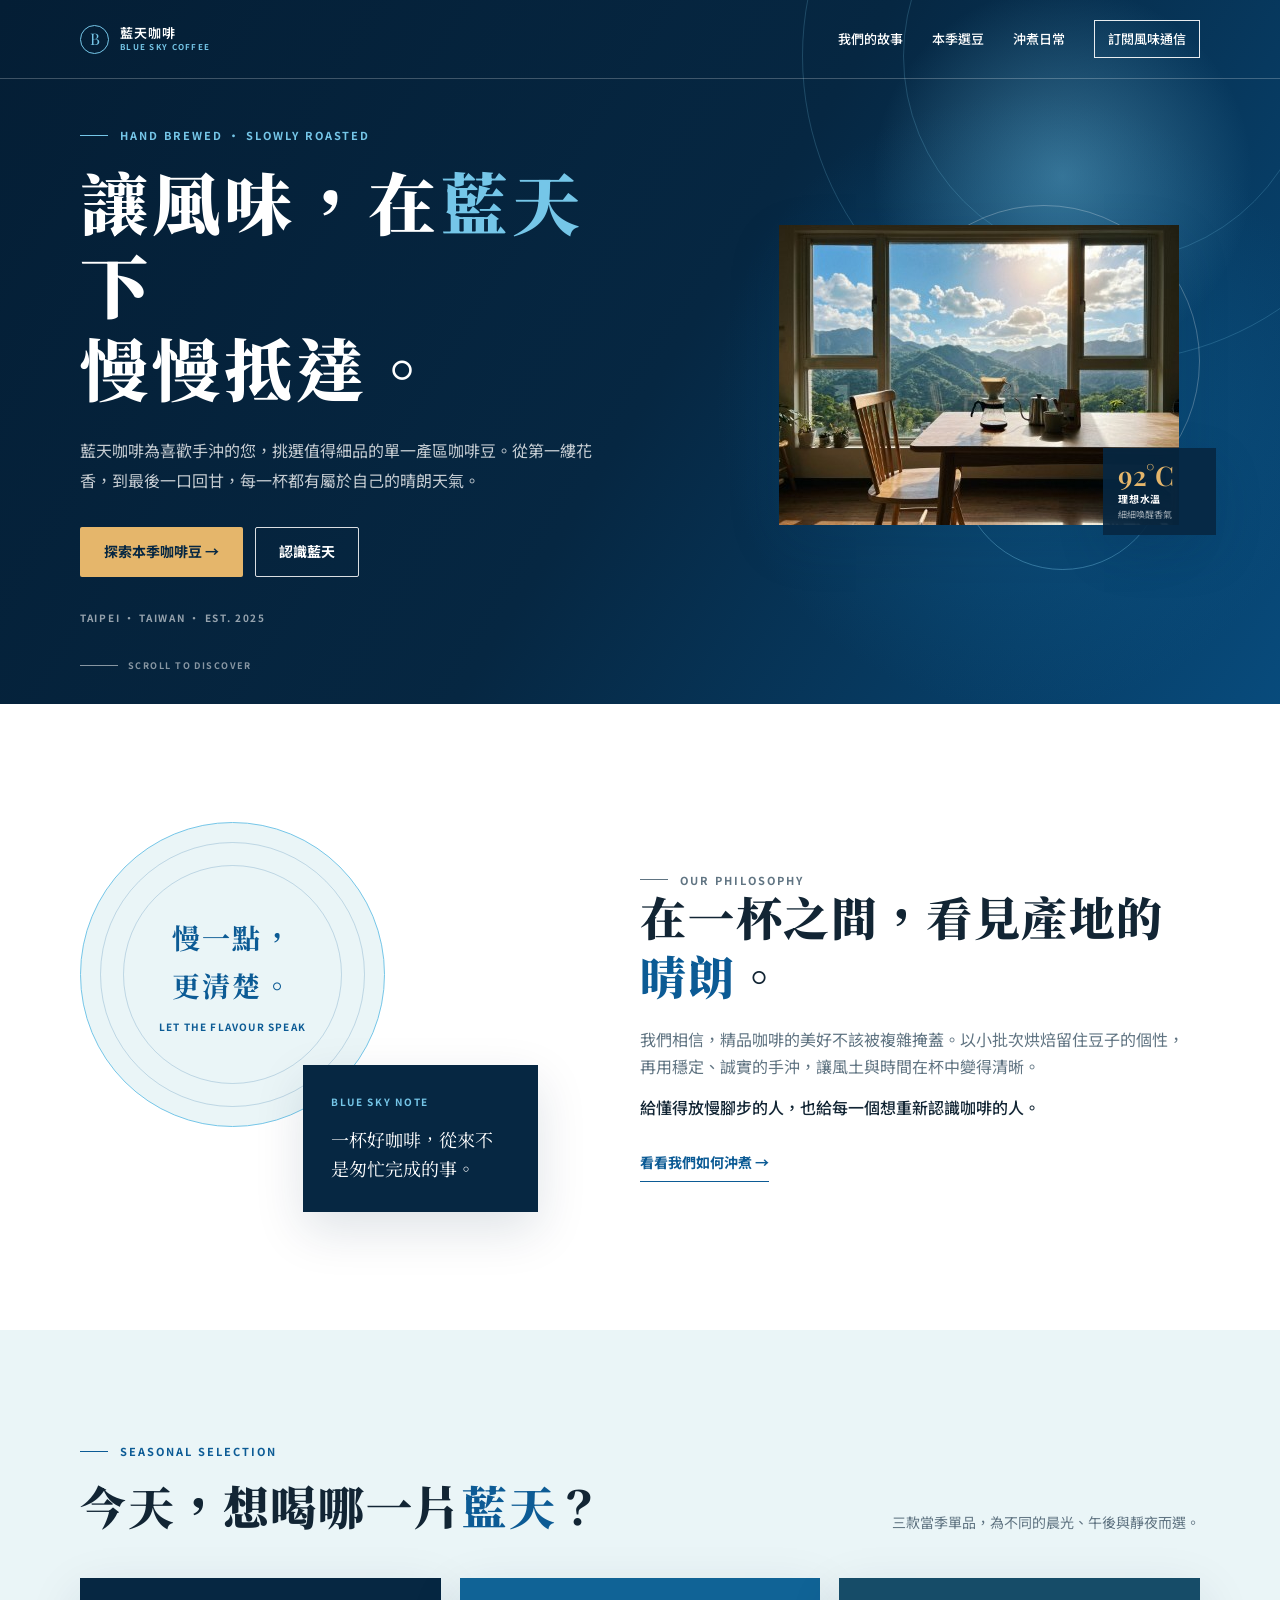
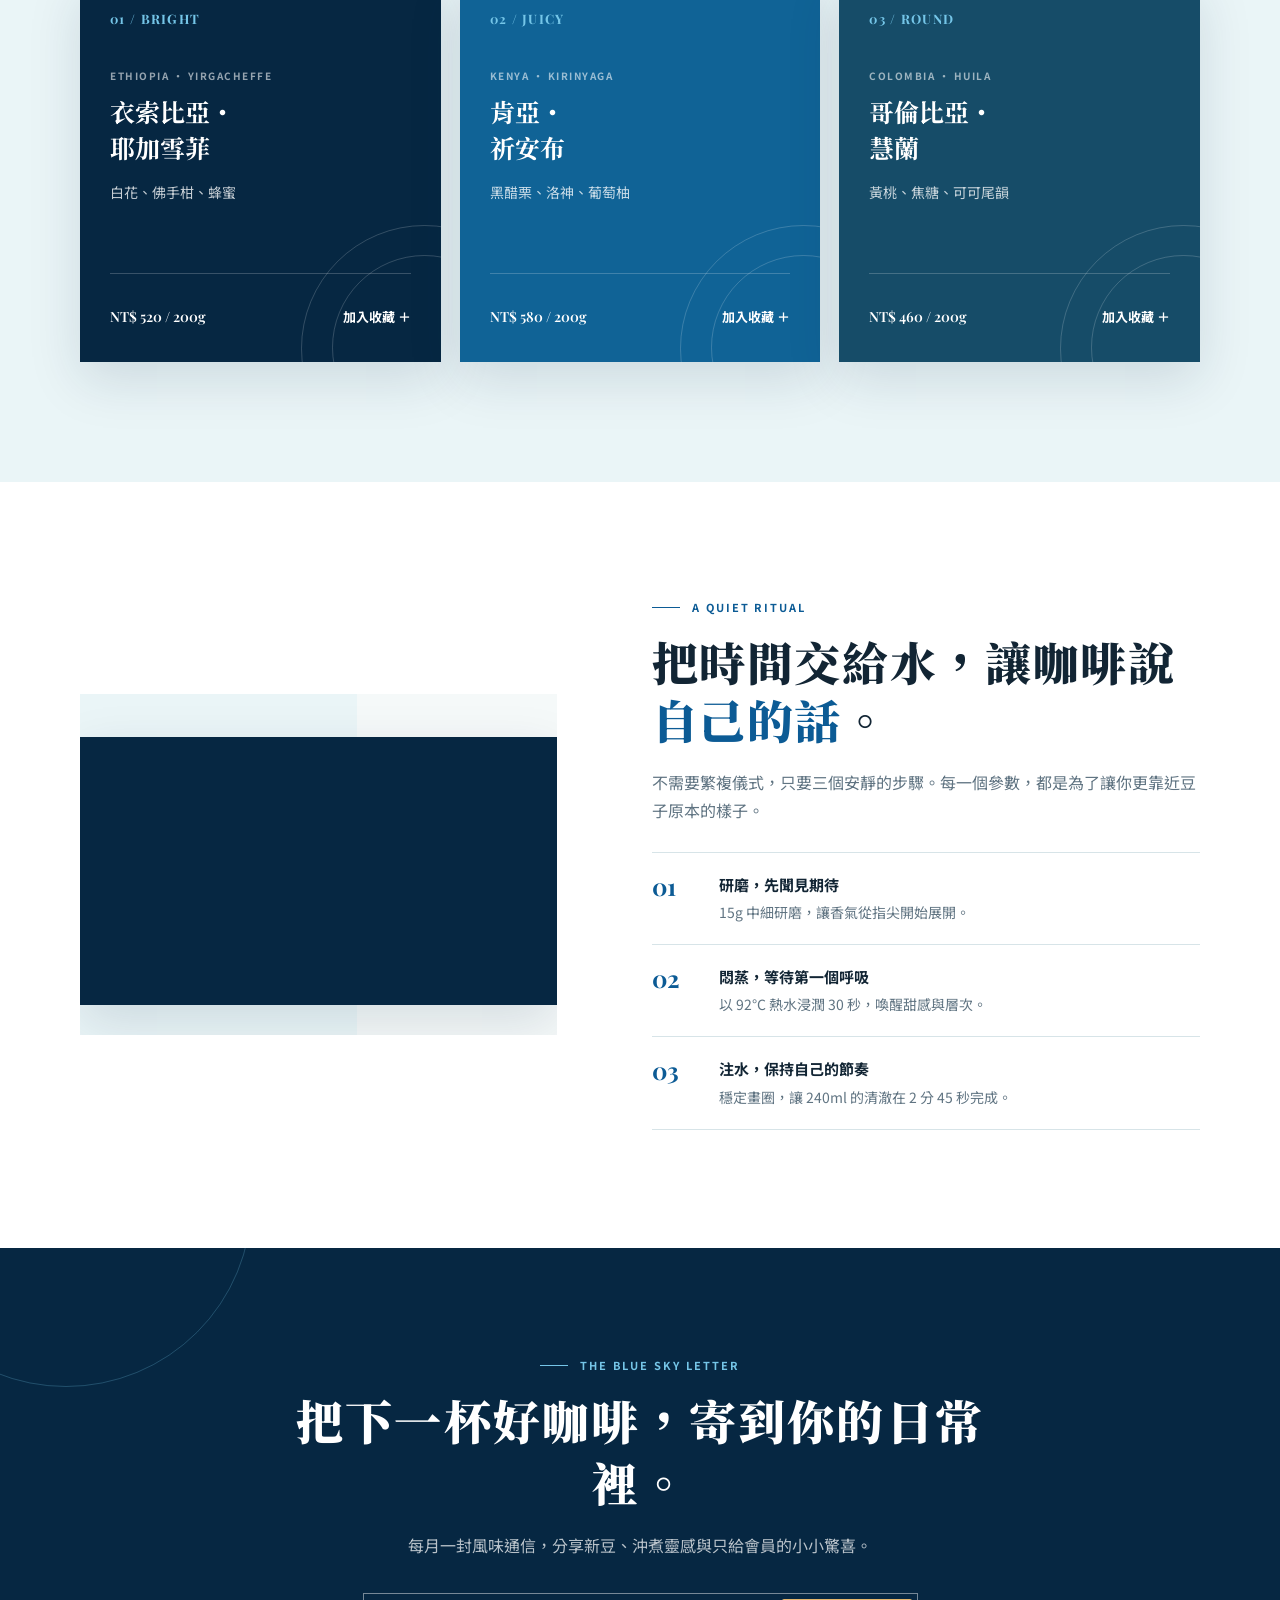
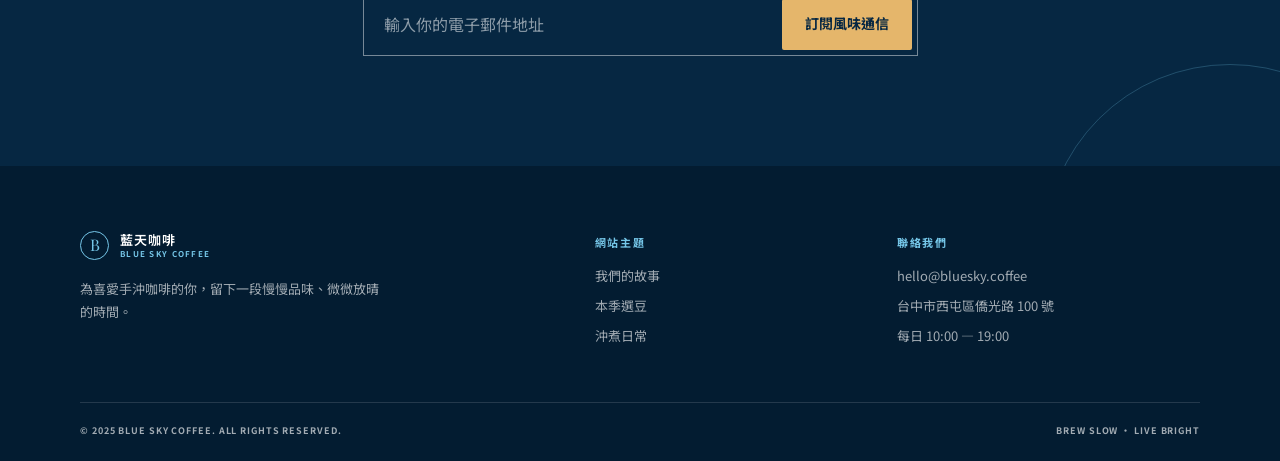
==== commit 9adff84d: "Implement code changes to enhance functionality and improve performance" ====
--- a/onepage1/index.html
+++ b/onepage1/index.html
@@ -1,59 +1,521 @@
-<!doctype html>
+﻿<!DOCTYPE html>
 <html lang="zh-Hant">
 <head>
   <meta charset="UTF-8">
   <meta name="viewport" content="width=device-width, initial-scale=1.0">
   <meta name="description" content="藍天咖啡，為手沖咖啡愛好者挑選當季精品咖啡豆，讓每一杯都清澈、明亮、值得細品。">
-  <meta name="theme-color" content="#062742">
   <title>藍天咖啡｜讓風味，慢慢抵達</title>
   <link rel="preconnect" href="https://fonts.googleapis.com">
   <link rel="preconnect" href="https://fonts.gstatic.com" crossorigin>
   <link href="https://fonts.googleapis.com/css2?family=Noto+Sans+TC:wght@400;500;600;700&family=Noto+Serif+TC:wght@600;700;900&family=Playfair+Display:wght@600;700&display=swap" rel="stylesheet">
   <style>
-    :root{--navy:#062742;--blue:#0c5b95;--sky:#75c6e8;--mist:#eaf5f7;--cream:#fbfaf6;--ink:#122534;--muted:#607482;--line:#d7e4e8;--sand:#e5b66b;--shadow:0 18px 50px rgba(6,39,66,.15)}
-    *{box-sizing:border-box}html{scroll-behavior:smooth;scroll-padding-top:82px}body{margin:0;color:var(--ink);background:var(--cream);font:16px/1.7 "Noto Sans TC",sans-serif;-webkit-font-smoothing:antialiased}a{color:inherit;text-decoration:none}button,input{font:inherit}button{cursor:pointer}img{display:block;max-width:100%}:focus-visible{outline:3px solid var(--sky);outline-offset:4px}.wrap{width:min(1120px,calc(100% - 48px));margin-inline:auto}
-    .eyebrow{display:flex;align-items:center;gap:12px;margin:0 0 17px;color:var(--blue);font-size:10px;font-weight:700;letter-spacing:.18em;line-height:1.4}.eyebrow::before{width:28px;height:1px;background:currentColor;content:""}.section-title{margin:0;font:900 clamp(30px,4vw,46px)/1.3 "Noto Serif TC",serif;letter-spacing:.035em}.blue-word{color:var(--blue)}.section-copy{margin:18px 0 0;color:var(--muted)}
-    .site-header{position:absolute;z-index:10;top:0;left:0;width:100%;border-bottom:1px solid rgba(255,255,255,.25);color:#fff}.nav{min-height:78px;display:flex;align-items:center;justify-content:space-between;gap:22px}.brand{display:inline-flex;align-items:center;gap:11px;white-space:nowrap}.brand-mark{width:30px;height:30px;display:grid;place-items:center;border:1px solid var(--sky);border-radius:50%;color:var(--sky);font:700 16px/1 "Playfair Display",serif}.brand-copy{display:grid;font-size:13px;font-weight:600;letter-spacing:.08em;line-height:1.2}.brand-copy small{color:var(--sky);font-size:8px;letter-spacing:.16em}.nav-links{display:flex;align-items:center;gap:clamp(16px,2.4vw,29px);list-style:none;margin:0;padding:0}.nav-links a{position:relative;display:inline-block;padding:8px 0;color:rgba(255,255,255,.92);font-size:12px;white-space:nowrap}.nav-links a:not(.nav-cta)::after{position:absolute;right:0;bottom:2px;width:0;height:1px;background:var(--sky);content:"";transition:width .25s}.nav-links a:not(.nav-cta):hover::after{right:auto;left:0;width:100%}.nav-links .nav-cta{padding:7px 12px;border:1px solid rgba(255,255,255,.8)}.nav-links .nav-cta:hover{color:var(--navy);background:#fff}.menu-toggle{display:none;width:40px;height:40px;border:1px solid rgba(255,255,255,.55);color:#fff;background:transparent;font-size:23px}
-    .hero{position:relative;isolation:isolate;display:grid;min-height:704px;overflow:hidden;color:#fff;background:radial-gradient(circle at 82% 25%,rgba(117,198,232,.4),transparent 17%),radial-gradient(circle at 80% 58%,rgba(16,99,150,.5),transparent 29%),linear-gradient(122deg,#041e35 0%,var(--navy) 52%,#084b7c 100%)}.hero::before,.hero::after{position:absolute;z-index:-1;border:1px solid rgba(117,198,232,.22);border-radius:50%;content:""}.hero::before{width:610px;height:610px;top:-250px;right:-134px}.hero::after{width:410px;height:410px;top:-150px;right:-35px}.hero-grid{min-height:704px;display:grid;grid-template-columns:1.02fr .98fr;gap:44px;align-items:center;padding:122px 0 72px}.hero .eyebrow{color:var(--sky)}.hero h1{max-width:650px;margin:0;font:900 clamp(42px,5.3vw,66px)/1.25 "Noto Serif TC",serif;letter-spacing:.045em}.hero h1 span{color:var(--sky)}.hero-lede{max-width:530px;margin:23px 0 0;color:rgba(255,255,255,.78);font-size:15px;line-height:1.9}.hero-actions{display:flex;flex-wrap:wrap;gap:11px;margin-top:29px}.button{min-height:48px;display:inline-flex;align-items:center;justify-content:center;padding:11px 20px;border:1px solid transparent;border-radius:2px;font-size:13px;font-weight:700;transition:transform .2s,background .2s,color .2s}.button:hover{transform:translateY(-2px)}.button-primary{color:var(--navy);background:var(--sand)}.button-primary:hover{background:#f1cb8b}.button-secondary{border-color:rgba(255,255,255,.8);color:#fff;background:transparent}.button-secondary:hover{color:var(--navy);background:#fff}.hero-place{margin:27px 0 0;color:rgba(255,255,255,.56);font:700 9px/1.5 "Playfair Display",serif;letter-spacing:.17em}.hero-visual{position:relative;justify-self:end;width:min(100%,450px);padding:19px 19px 24px 0}.hero-visual::before,.hero-visual::after{position:absolute;border:1px solid rgba(255,255,255,.25);border-radius:50%;content:""}.hero-visual::before{top:0;right:0;width:300px;height:300px}.hero-visual::after{right:25px;bottom:-7px;width:205px;height:205px;border-color:rgba(117,198,232,.38)}.hero-image{position:relative;z-index:1;width:400px;height:300px;margin-left:auto;object-fit:cover;box-shadow:var(--shadow)}.image-note{position:absolute;z-index:2;right:-12px;bottom:12px;width:115px;padding:13px 14px;color:#fff;background:rgba(6,39,66,.93);box-shadow:var(--shadow)}.image-note strong{display:block;color:var(--sand);font:600 26px/1.1 "Playfair Display",serif}.image-note span{display:block;font-size:10px;font-weight:700}.image-note small{color:rgba(255,255,255,.7);font-size:9px}.scroll-hint{position:absolute;bottom:30px;left:max(24px,calc((100% - 1120px)/2));display:flex;align-items:center;gap:10px;color:rgba(255,255,255,.57);font-size:9px;font-weight:700;letter-spacing:.16em}.scroll-hint::before{width:35px;height:1px;background:currentColor;content:""}
-    .story{padding:112px 0;background:#fff}.story-grid{display:grid;grid-template-columns:.9fr 1.1fr;gap:clamp(45px,8vw,100px);align-items:center}.story-visual{position:relative;min-height:385px}.story-seal{position:absolute;top:0;left:0;width:300px;height:300px;display:grid;place-content:center;border:1px solid #a8d2df;border-radius:50%;color:var(--blue);text-align:center;background:radial-gradient(circle at 35% 30%,#fff,#eaf6f8 70%,#d9edf1)}.story-seal::before,.story-seal::after{position:absolute;inset:17px;border:1px solid rgba(12,91,149,.24);border-radius:50%;content:""}.story-seal::after{inset:42px;border-style:dashed}.story-seal b,.story-seal span{position:relative;z-index:1}.story-seal b{font:700 34px/1.4 "Noto Serif TC",serif}.story-seal span{margin-top:7px;font:700 9px/1.5 "Playfair Display",serif;letter-spacing:.14em}.story-note{position:absolute;right:0;bottom:0;width:225px;padding:25px;color:#fff;background:var(--navy);box-shadow:var(--shadow)}.story-note strong{color:var(--sky);font-size:9px;letter-spacing:.16em}.story-note p{margin:10px 0 0;font:700 17px/1.6 "Noto Serif TC",serif}.story-copy p:not(.eyebrow){margin:18px 0 0;color:var(--muted)}.text-link{display:inline-flex;margin-top:24px;padding-bottom:5px;border-bottom:1px solid var(--blue);color:var(--blue);font-size:13px;font-weight:700}.text-link:hover{color:var(--navy)}
-    .coffee{padding:106px 0 112px;background:var(--mist)}.section-heading{display:flex;justify-content:space-between;align-items:end;gap:28px;margin-bottom:37px}.section-heading .section-copy{max-width:330px;margin:0;font-size:13px}.coffee-grid{display:grid;grid-template-columns:repeat(3,1fr);gap:18px}.coffee-card{position:relative;min-height:370px;display:flex;flex-direction:column;overflow:hidden;padding:28px;color:#fff;background:var(--navy);box-shadow:var(--shadow)}.coffee-card:nth-child(2){background:#106396}.coffee-card:nth-child(3){background:#164c68}.coffee-card::before,.coffee-card::after{position:absolute;border:1px solid rgba(255,255,255,.2);border-radius:50%;content:""}.coffee-card::before{right:-105px;bottom:-106px;width:245px;height:245px}.coffee-card::after{right:-76px;bottom:-77px;width:184px;height:184px}.coffee-card>*{position:relative;z-index:1}.coffee-number{color:var(--sky);font:700 12px/1.4 "Playfair Display",serif;letter-spacing:.12em}.coffee-origin{margin-top:28px;color:rgba(255,255,255,.62);font-size:9px;font-weight:700;letter-spacing:.15em}.coffee-card h3{margin:8px 0 0;font:700 23px/1.5 "Noto Serif TC",serif}.coffee-taste{margin:14px 0 0;color:rgba(255,255,255,.8);font-size:13px}.coffee-footer{display:flex;align-items:center;justify-content:space-between;gap:10px;margin-top:auto;padding-top:24px;border-top:1px solid rgba(255,255,255,.22)}.coffee-price{font:600 13px/1.4 "Playfair Display",serif;white-space:nowrap}.collect-button{padding:5px 0;border:0;border-bottom:1px solid rgba(255,255,255,.65);color:#fff;background:transparent;font-size:12px;font-weight:700;white-space:nowrap}.collect-button:hover{color:var(--sand);border-color:var(--sand)}
-+    .brew{padding:112px 0;background:#fff}.brew-grid{display:grid;grid-template-columns:.93fr 1.07fr;gap:clamp(42px,7vw,86px);align-items:center}.brew-visual{position:relative;min-height:370px;display:grid;place-items:center;overflow:hidden;background:linear-gradient(135deg,#e1f2f5 0 50%,#f8fbfb 50%)}.brew-rings{position:absolute;width:215px;height:215px;border:1px solid rgba(12,91,149,.32);border-radius:50%;box-shadow:0 0 0 27px rgba(117,198,232,.13),0 0 0 67px rgba(117,198,232,.07)}.dripper{position:absolute;z-index:2;top:103px;left:50%;width:145px;height:140px;border:2px solid var(--blue);border-top:0;clip-path:polygon(0 0,100% 0,75% 100%,25% 100%);background:linear-gradient(130deg,rgba(255,255,255,.85),rgba(117,198,232,.25));transform:translateX(-50%)}.dripper::before{position:absolute;top:12px;right:22px;left:22px;height:2px;background:rgba(12,91,149,.5);box-shadow:0 17px rgba(12,91,149,.28),0 34px rgba(12,91,149,.2);content:""}.carafe{position:absolute;top:235px;left:50%;width:128px;height:88px;border:3px solid var(--blue);border-radius:12px 12px 45% 45%;background:rgba(117,198,232,.2);transform:translateX(-50%)}.carafe::before{position:absolute;top:-22px;left:28px;width:66px;height:21px;border:3px solid var(--blue);border-bottom:0;border-radius:50% 50% 0 0;content:""}.brew-caption{position:absolute;right:18px;bottom:14px;color:var(--blue);font:700 10px/1.5 "Playfair Display",serif;letter-spacing:.12em}.brew-caption strong{display:block;font-size:19px}.brew-copy .section-copy{margin-bottom:23px}.brew-steps{margin:0;padding:0;border-top:1px solid var(--line);list-style:none}.brew-steps li{display:grid;grid-template-columns:48px 1fr;gap:12px;padding:17px 0;border-bottom:1px solid var(--line)}.step-number{color:var(--blue);font:700 22px/1.3 "Playfair Display",serif}.step-content strong{font-size:14px}.step-content p{margin:3px 0 0;color:var(--muted);font-size:12px}.visit{position:relative;overflow:hidden;padding:96px 0 100px;color:#fff;text-align:center;background:var(--navy)}.visit::before,.visit::after{position:absolute;width:380px;height:380px;border:1px solid rgba(117,198,232,.18);border-radius:50%;content:""}.visit::before{top:-250px;left:-140px}.visit::after{right:-160px;bottom:-270px}.visit-inner{position:relative;z-index:1;max-width:700px}.visit .eyebrow{justify-content:center;color:var(--sky)}.visit-title{margin:0;font:900 clamp(29px,4.2vw,45px)/1.35 "Noto Serif TC",serif;letter-spacing:.035em}.visit-copy{max-width:500px;margin:17px auto 0;color:rgba(255,255,255,.73);font-size:13px}.subscribe-form{display:flex;max-width:540px;min-height:55px;margin:28px auto 0;padding:4px;border:1px solid rgba(255,255,255,.55)}.subscribe-form input{min-width:0;flex:1;padding:0 13px;border:0;outline:0;color:#fff;background:transparent;font-size:12px}.subscribe-form input::placeholder{color:rgba(255,255,255,.55)}.subscribe-form button{padding:0 18px;border:0;color:var(--navy);background:var(--sand);font-size:12px;font-weight:700;white-space:nowrap}.subscribe-form button:hover{background:#f1cb8b}.site-footer{padding:56px 0 21px;color:rgba(255,255,255,.66);background:#031c31}.footer-grid{display:grid;grid-template-columns:1.4fr .8fr 1fr;gap:48px;padding-bottom:40px}.footer-brand p{max-width:300px;margin:14px 0 0;font-size:12px}.footer-title{margin:2px 0 12px;color:var(--sky);font-size:10px;font-weight:700;letter-spacing:.16em}.footer-links{display:grid;gap:7px;font-size:12px}.footer-links a:hover{color:#fff}.footer-bottom{display:flex;justify-content:space-between;gap:18px;padding-top:18px;border-top:1px solid rgba(255,255,255,.14);font:600 9px/1.5 "Playfair Display",serif;letter-spacing:.09em}
-+    .toast{position:fixed;z-index:30;right:22px;bottom:22px;max-width:min(360px,calc(100% - 44px));padding:13px 17px;border-left:3px solid var(--sand);color:#fff;background:var(--navy);box-shadow:var(--shadow);font-size:12px;opacity:0;pointer-events:none;transform:translateY(15px);transition:opacity .25s,transform .25s}.toast.show{opacity:1;transform:translateY(0)}.reveal{opacity:0;transform:translateY(17px);transition:opacity .6s ease,transform .6s ease}.reveal.visible{opacity:1;transform:none}
-+    @media(max-width:820px){.menu-toggle{display:grid;place-items:center}.nav{position:relative}.nav-links{position:absolute;top:78px;right:-24px;left:-24px;max-height:0;display:grid;gap:0;overflow:hidden;padding:0 24px;background:#05233c;transition:max-height .3s,padding .3s}.nav-links.open{max-height:300px;padding-block:10px 15px}.nav-links a{display:block;padding:9px 0}.nav-links .nav-cta{display:inline-block;margin-top:5px;padding:8px 12px}.hero-grid{grid-template-columns:1fr;gap:14px;padding-top:115px}.hero-visual{width:min(100%,500px);justify-self:center;transform:scale(.82);transform-origin:top center;height:286px}.scroll-hint{display:none}.story-grid,.brew-grid{grid-template-columns:1fr}.story-visual{width:min(100%,450px);margin-inline:auto}.coffee-grid{grid-template-columns:repeat(2,1fr)}.coffee-card:nth-child(3){grid-column:span 2}.footer-grid{grid-template-columns:1fr 1fr;gap:30px}.footer-brand{grid-column:1/-1}}
-+    @media(max-width:560px){.wrap{width:calc(100% - 34px)}.brand-copy{font-size:12px}.hero-grid{padding-top:107px;padding-bottom:25px}.hero h1{font-size:40px}.hero-lede{margin-top:18px;font-size:13px}.hero-actions{margin-top:23px}.hero-place{margin-top:20px}.hero-visual{height:238px;transform:scale(.68)}.image-note{display:none}.story,.coffee,.brew,.visit{padding-block:74px}.story-visual{min-height:315px}.story-seal{width:240px;height:240px}.story-seal b{font-size:26px}.story-note{width:185px;padding:20px}.story-note p{font-size:14px}.section-heading{display:block;margin-bottom:30px}.section-heading .section-copy{margin-top:14px}.coffee-grid{grid-template-columns:1fr}.coffee-card,.coffee-card:nth-child(3){grid-column:auto;min-height:325px}.brew-visual{min-height:310px}.brew-rings{width:180px;height:180px}.dripper{top:88px;transform:translateX(-50%) scale(.78)}.carafe{top:205px;transform:translateX(-50%) scale(.8)}.subscribe-form{display:grid;gap:8px;padding:0;border:0}.subscribe-form input{min-height:50px;border:1px solid rgba(255,255,255,.5)}.subscribe-form button{min-height:49px}.footer-grid{grid-template-columns:1fr;gap:25px}.footer-brand{grid-column:auto}.footer-bottom{display:grid;gap:7px}.toast{right:15px;bottom:15px;max-width:calc(100% - 30px)}}
-+    @media(prefers-reduced-motion:reduce){html{scroll-behavior:auto}*,*::before,*::after{scroll-behavior:auto!important;transition-duration:.01ms!important;animation-duration:.01ms!important;animation-iteration-count:1!important}.reveal{opacity:1;transform:none}}
-+  </style>
-+</head>
-+<body>
-+  <header class="site-header" id="top"><nav class="nav wrap" aria-label="主要導覽">
-+    <a class="brand" href="#top" aria-label="回到藍天咖啡首頁"><span class="brand-mark" aria-hidden="true">B</span><span class="brand-copy">藍天咖啡<small>BLUE SKY COFFEE</small></span></a>
-+    <button class="menu-toggle" id="menuToggle" type="button" aria-controls="navLinks" aria-expanded="false" aria-label="開啟導覽選單">☰</button>
-+    <ul class="nav-links" id="navLinks"><li><a href="#story">我們的故事</a></li><li><a href="#coffee">本季選豆</a></li><li><a href="#brew">沖煮日常</a></li><li><a class="nav-cta" href="#visit">訂閱風味通信</a></li></ul>
-+  </nav></header>
-+  <main>
-+    <section class="hero" aria-labelledby="heroTitle"><div class="wrap hero-grid"><div class="hero-copy reveal"><p class="eyebrow">HAND BREWED · SLOWLY ROASTED</p><h1 id="heroTitle">讓風味，在<span>藍天</span>下<br>慢慢抵達。</h1><p class="hero-lede">藍天咖啡為喜歡手沖的您，挑選值得細品的單一產區咖啡豆。從第一縷花香，到最後一口回甘，每一杯都有屬於自己的晴朗天氣。</p><div class="hero-actions"><a class="button button-primary" href="#coffee">探索本季咖啡豆 →</a><a class="button button-secondary" href="#story">認識藍天</a></div><p class="hero-place">TAIPEI · TAIWAN · EST. 2025</p></div><div class="hero-visual reveal" aria-label="窗邊手沖咖啡與山景"><img class="hero-image" src="images/hero.jpg" width="400" height="300" alt="窗邊的手沖咖啡與遠方山景"><div class="image-note" aria-hidden="true"><strong>92°C</strong><span>理想水溫</span><small>細細喚醒香氣</small></div></div></div><span class="scroll-hint" aria-hidden="true">SCROLL TO DISCOVER</span></section>
-+    <section class="story" id="story" aria-labelledby="storyTitle"><div class="wrap story-grid"><div class="story-visual reveal" aria-hidden="true"><div class="story-seal"><b>慢一點，<br>更清楚。</b><span>LET THE FLAVOUR SPEAK</span></div><div class="story-note"><strong>BLUE SKY NOTE</strong><p>一杯好咖啡，從來不是匆忙完成的事。</p></div></div><div class="story-copy reveal"><p class="eyebrow">OUR PHILOSOPHY</p><h2 class="section-title" id="storyTitle">在一杯之間，看見產地的<span class="blue-word">晴朗</span>。</h2><p>我們相信，精品咖啡的美好不該被複雜掩蓋。以小批次烘焙留住豆子的個性，再用穩定、誠實的手沖，讓風土與時間在杯中變得清晰。</p><p>給懂得放慢腳步的人，也給每一個想重新認識咖啡的人。</p><a class="text-link" href="#brew">看看我們如何沖煮 →</a></div></div></section>
-+    <section class="coffee" id="coffee" aria-labelledby="coffeeTitle"><div class="wrap"><div class="section-heading reveal"><div><p class="eyebrow">SEASONAL SELECTION</p><h2 class="section-title" id="coffeeTitle">今天，想喝哪一片<span class="blue-word">藍天</span>？</h2></div><p class="section-copy">三款當季單品，為不同的晨光、午後與靜夜而選。</p></div><div class="coffee-grid">
-+      <article class="coffee-card reveal"><span class="coffee-number">01 / BRIGHT</span><span class="coffee-origin">ETHIOPIA · YIRGACHEFFE</span><h3>衣索比亞・<br>耶加雪菲</h3><p class="coffee-taste">白花、佛手柑、蜂蜜</p><div class="coffee-footer"><span class="coffee-price">NT$ 520 / 200g</span><button class="collect-button" type="button" data-coffee="衣索比亞・耶加雪菲">加入收藏 ＋</button></div></article>
-+      <article class="coffee-card reveal"><span class="coffee-number">02 / JUICY</span><span class="coffee-origin">KENYA · KIRINYAGA</span><h3>肯亞・<br>祈安布</h3><p class="coffee-taste">黑醋栗、洛神、葡萄柚</p><div class="coffee-footer"><span class="coffee-price">NT$ 580 / 200g</span><button class="collect-button" type="button" data-coffee="肯亞・祈安布">加入收藏 ＋</button></div></article>
-+      <article class="coffee-card reveal"><span class="coffee-number">03 / ROUND</span><span class="coffee-origin">COLOMBIA · HUILA</span><h3>哥倫比亞・<br>慧蘭</h3><p class="coffee-taste">黃桃、焦糖、可可尾韻</p><div class="coffee-footer"><span class="coffee-price">NT$ 460 / 200g</span><button class="collect-button" type="button" data-coffee="哥倫比亞・慧蘭">加入收藏 ＋</button></div></article>
-+    </div></div></section>
-+    <section class="brew" id="brew" aria-labelledby="brewTitle"><div class="wrap brew-grid"><div class="brew-visual reveal" aria-hidden="true"><div class="brew-rings"></div><div class="dripper"><div class="dripper-top"></div><div class="dripper-body"></div><div class="dripper-base"></div></div><div class="carafe"></div><div class="brew-caption">V60 / 15G : 240ML<strong>2'45''</strong></div></div><div class="brew-copy reveal"><p class="eyebrow">A QUIET RITUAL</p><h2 class="section-title" id="brewTitle">把時間交給水，讓咖啡說<span class="blue-word">自己的話</span>。</h2><p class="section-copy">不需要繁複儀式，只要三個安靜的步驟。每一個參數，都是為了讓你更靠近豆子原本的樣子。</p><ol class="brew-steps"><li><span class="step-number">01</span><div class="step-content"><strong>研磨，先聞見期待</strong><p>15g 中細研磨，讓香氣從指尖開始展開。</p></div></li><li><span class="step-number">02</span><div class="step-content"><strong>悶蒸，等待第一個呼吸</strong><p>以 92°C 熱水浸潤 30 秒，喚醒甜感與層次。</p></div></li><li><span class="step-number">03</span><div class="step-content"><strong>注水，保持自己的節奏</strong><p>穩定畫圈，讓 240ml 的清澈在 2 分 45 秒完成。</p></div></li></ol></div></div></section>
-+    <section class="visit" id="visit" aria-labelledby="visitTitle"><div class="wrap visit-inner reveal"><p class="eyebrow">THE BLUE SKY LETTER</p><h2 class="visit-title" id="visitTitle">把下一杯好咖啡，寄到你的日常裡。</h2><p class="visit-copy">每月一封風味通信，分享新豆、沖煮靈感與只給會員的小小驚喜。</p><form class="subscribe-form" id="subscribeForm"><input type="email" name="email" autocomplete="email" aria-label="電子郵件地址" placeholder="輸入你的電子郵件地址" required><button type="submit">訂閱風味通信</button></form></div></section>
-+  </main>
-+  <footer class="site-footer"><div class="wrap"><div class="footer-grid"><div class="footer-brand"><a class="brand" href="#top" aria-label="回到藍天咖啡首頁"><span class="brand-mark" aria-hidden="true">B</span><span class="brand-copy">藍天咖啡<small>BLUE SKY COFFEE</small></span></a><p>為喜愛手沖咖啡的你，留下一段慢慢品味、微微放晴的時間。</p></div><div><h2 class="footer-title">網站主題</h2><div class="footer-links"><a href="#story">我們的故事</a><a href="#coffee">本季選豆</a><a href="#brew">沖煮日常</a></div></div><div><h2 class="footer-title">聯絡我們</h2><div class="footer-links"><a href="mailto:hello@bluesky.coffee">hello@bluesky.coffee</a><span>台中市西屯區僑光路 100 號</span><span>每日 10:00 — 19:00</span></div></div></div><div class="footer-bottom"><span>© 2025 BLUE SKY COFFEE. ALL RIGHTS RESERVED.</span><span>BREW SLOW · LIVE BRIGHT</span></div></div></footer>
-+  <div class="toast" id="toast" role="status" aria-live="polite"></div>
-+  <script>
-+    (()=>{
-+      const menuButton=document.querySelector('#menuToggle');const navLinks=document.querySelector('#navLinks');const toast=document.querySelector('#toast');let toastTimer;
-+      const closeMenu=()=>{navLinks.classList.remove('open');menuButton.setAttribute('aria-expanded','false');menuButton.setAttribute('aria-label','開啟導覽選單');menuButton.textContent='☰'};
-+      menuButton.addEventListener('click',()=>{const opening=!navLinks.classList.contains('open');navLinks.classList.toggle('open',opening);menuButton.setAttribute('aria-expanded',String(opening));menuButton.setAttribute('aria-label',opening?'關閉導覽選單':'開啟導覽選單');menuButton.textContent=opening?'×':'☰'});navLinks.querySelectorAll('a').forEach(link=>link.addEventListener('click',closeMenu));
-+      const showToast=message=>{clearTimeout(toastTimer);toast.textContent=message;toast.classList.add('show');toastTimer=setTimeout(()=>toast.classList.remove('show'),2600)};
-+      document.querySelectorAll('[data-coffee]').forEach(button=>button.addEventListener('click',()=>showToast(`已將「${button.dataset.coffee}」加入你的收藏。`)));
-+      document.querySelector('#subscribeForm').addEventListener('submit',event=>{event.preventDefault();if(!event.currentTarget.checkValidity())return;event.currentTarget.reset();showToast('謝謝訂閱，下一封晴朗的風味通信即將寄出。')});
-+      const revealItems=document.querySelectorAll('.reveal');if(window.matchMedia('(prefers-reduced-motion: reduce)').matches||!('IntersectionObserver'in window))revealItems.forEach(item=>item.classList.add('visible'));else{const observer=new IntersectionObserver(entries=>entries.forEach(entry=>{if(entry.isIntersecting){entry.target.classList.add('visible');observer.unobserve(entry.target)}}),{threshold:.12});revealItems.forEach(item=>observer.observe(item))}
-+    })();
-+  </script>
-+</body>
-+</html>
-++    :root {
+      --navy: #062742;
+      --blue: #0c5b95;
+      --sky: #75c6e8;
+      --mist: #eaf5f7;
+      --cream: #fbfaf6;
+      --ink: #122534;
+      --muted: #607482;
+      --line: #d7e4e8;
+      --sand: #e5b66b;
+      --shadow: 0 18px 50px rgba(6, 39, 66, .13);
+    }
+
+    * { box-sizing: border-box; }
+    html { scroll-behavior: smooth; }
+    body {
+      margin: 0;
+      color: var(--ink);
+      background: var(--cream);
+      font-family: "Noto Sans TC", sans-serif;
+      font-size: 16px;
+      line-height: 1.7;
+      -webkit-font-smoothing: antialiased;
+    }
+    a { color: inherit; text-decoration: none; }
+    button, input { font: inherit; }
+    button { cursor: pointer; }
+    img { display: block; max-width: 100%; }
+    :focus-visible { outline: 3px solid var(--sky); outline-offset: 4px; }
+
+    .wrap { width: min(1120px, calc(100% - 48px)); margin: 0 auto; }
+    .eyebrow {
+      display: flex;
+      align-items: center;
+      gap: 12px;
+      margin: 0 0 17px;
+      color: var(--blue);
+      font-size: 11px;
+      font-weight: 700;
+      letter-spacing: .18em;
+      line-height: 1.35;
+    }
+    .eyebrow::before { width: 28px; height: 1px; background: currentColor; content: ""; }
+    .section-title {
+      margin: 0;
+      font-family: "Noto Serif TC", serif;
+      font-size: clamp(30px, 4vw, 46px);
+      font-weight: 900;
+      letter-spacing: .035em;
+      line-height: 1.28;
+    }
+    .blue-word { color: var(--blue); }
+    .section-copy { margin: 20px 0 0; color: var(--muted); }
+    .text-link {
+      display: inline-block;
+      margin-top: 29px;
+      padding-bottom: 7px;
+      border-bottom: 1px solid var(--blue);
+      color: var(--blue);
+      font-size: 14px;
+      font-weight: 700;
+      transition: color .2s ease, letter-spacing .2s ease;
+    }
+    .text-link:hover { color: var(--navy); letter-spacing: .04em; }
+
+    /* Header */
+    .site-header {
+      position: absolute;
+      z-index: 10;
+      top: 0;
+      left: 0;
+      width: 100%;
+      border-bottom: 1px solid rgba(255,255,255,.23);
+      color: #fff;
+    }
+    .nav-bar {
+      display: flex;
+      align-items: center;
+      justify-content: space-between;
+      min-height: 78px;
+    }
+    .brand { display: inline-flex; align-items: center; gap: 11px; min-width: max-content; }
+    .brand-mark {
+      display: grid;
+      width: 29px;
+      height: 29px;
+      place-items: center;
+      border: 1px solid var(--sky);
+      border-radius: 50%;
+      color: var(--sky);
+      font-family: "Playfair Display", serif;
+      font-size: 16px;
+      line-height: 1;
+    }
+    .brand-name { display: grid; gap: 0; font-size: 13px; font-weight: 600; letter-spacing: .08em; line-height: 1.3; }
+    .brand-name small { color: var(--sky); font-size: 8px; font-weight: 700; letter-spacing: .16em; }
+    .nav-links { display: flex; align-items: center; gap: 29px; list-style: none; margin: 0; padding: 0; }
+    .nav-links a { position: relative; display: inline-block; padding: 8px 0; font-size: 13px; font-weight: 500; }
+    .nav-links a:not(.nav-cta)::after {
+      position: absolute;
+      right: 0;
+      bottom: 2px;
+      width: 0;
+      height: 1px;
+      background: var(--sky);
+      content: "";
+      transition: width .25s ease;
+    }
+    .nav-links a:not(.nav-cta):hover::after { right: auto; left: 0; width: 100%; }
+    .nav-links .nav-cta { padding: 7px 13px; border: 1px solid rgba(255,255,255,.9); transition: color .2s ease, background .2s ease; }
+    .nav-links .nav-cta:hover { color: var(--navy); background: #fff; }
+    .menu-toggle { display: none; border: 0; background: transparent; color: #fff; font-size: 26px; line-height: 1; }
+
+    /* Hero */
+    .hero {
+      position: relative;
+      isolation: isolate;
+      display: grid;
+      min-height: 704px;
+      overflow: hidden;
+      color: #fff;
+      background:
+        radial-gradient(circle at 83% 25%, rgba(117,198,232,.42), transparent 16%),
+        radial-gradient(circle at 80% 57%, rgba(16,99,150,.52), transparent 28%),
+        linear-gradient(122deg, #041e35 0%, var(--navy) 52%, #084b7c 100%);
+    }
+    .hero::before, .hero::after { position: absolute; z-index: -1; border: 1px solid rgba(117,198,232,.22); border-radius: 50%; content: ""; }
+    .hero::before { width: 610px; height: 610px; top: -250px; right: -134px; }
+    .hero::after { width: 410px; height: 410px; top: -150px; right: -35px; }
+    .hero-inner { display: grid; grid-template-columns: 1.02fr .98fr; gap: 45px; align-items: center; width: min(1120px, calc(100% - 48px)); margin: 0 auto; padding: 122px 0 72px; }
+    .hero .eyebrow { color: var(--sky); }
+    .hero-title { max-width: 650px; margin: 0; font-family: "Noto Serif TC", serif; font-size: clamp(42px, 5.5vw, 68px); font-weight: 900; letter-spacing: .06em; line-height: 1.22; }
+    .hero-title .sky-text { color: var(--sky); }
+    .hero-lede { max-width: 535px; margin: 26px 0 0; color: rgba(255,255,255,.77); font-size: 16px; line-height: 1.9; }
+    .hero-actions { display: flex; flex-wrap: wrap; gap: 12px; margin-top: 31px; }
+    .button {
+      display: inline-flex;
+      align-items: center;
+      justify-content: center;
+      min-height: 50px;
+      padding: 12px 23px;
+      border: 1px solid transparent;
+      border-radius: 2px;
+      font-size: 14px;
+      font-weight: 700;
+      transition: transform .2s ease, box-shadow .2s ease, color .2s ease, background .2s ease;
+    }
+    .button:hover { transform: translateY(-2px); box-shadow: 0 9px 20px rgba(0,0,0,.15); }
+    .button-primary { color: var(--navy); background: var(--sand); }
+    .button-secondary { border-color: rgba(255,255,255,.85); color: #fff; background: transparent; }
+    .button-secondary:hover { color: var(--navy); background: #fff; }
+    .hero-place { margin: 32px 0 0; color: rgba(255,255,255,.58); font-size: 10px; font-weight: 700; letter-spacing: .17em; }
+    .scroll-hint { position: absolute; bottom: 31px; left: max(24px, calc((100% - 1120px) / 2)); display: flex; align-items: center; gap: 10px; color: rgba(255,255,255,.52); font-size: 9px; font-weight: 700; letter-spacing: .16em; }
+    .scroll-hint::before { width: 38px; height: 1px; background: currentColor; content: ""; }
+    .hero-art { position: relative; justify-self: end; width: min(100%, 450px); padding: 21px 21px 25px 0; }
+    .hero-art::before { position: absolute; top: 1px; right: 0; width: 310px; height: 310px; border: 1px solid rgba(255,255,255,.26); border-radius: 50%; content: ""; }
+    .hero-art::after { position: absolute; right: 34px; bottom: -20px; width: 205px; height: 205px; border: 1px solid rgba(117,198,232,.4); border-radius: 50%; content: ""; }
+    .hero-photo { position: relative; z-index: 1; width: 400px; height: 300px; margin-left: auto; object-fit: cover; box-shadow: var(--shadow); }
+    .art-note { position: absolute; z-index: 2; right: -16px; bottom: 15px; display: grid; width: 113px; gap: 1px; padding: 14px 15px; color: #fff; background: rgba(6,39,66,.91); box-shadow: var(--shadow); }
+    .art-note strong { color: var(--sand); font-family: "Playfair Display", serif; font-size: 27px; font-weight: 600; line-height: 1; }
+    .art-note span { font-size: 10px; font-weight: 700; letter-spacing: .08em; }
+    .art-note small { color: rgba(255,255,255,.64); font-size: 9px; line-height: 1.45; }
+
+    /* Story */
+    .story { padding: 118px 0; background: #fff; }
+    .story-grid { display: grid; grid-template-columns: .9fr 1.1fr; gap: clamp(45px, 8vw, 105px); align-items: center; }
+    .story-visual { position: relative; min-height: 390px; }
+    .story-disc { position: absolute; top: 0; left: 0; display: grid; width: 305px; height: 305px; place-content: center; border: 1px solid var(--sky); border-radius: 50%; color: var(--blue); text-align: center; background: var(--mist); }
+    .story-disc::before, .story-disc::after { position: absolute; border: 1px solid rgba(12,91,149,.2); border-radius: 50%; content: ""; }
+    .story-disc::before { inset: 19px; }
+    .story-disc::after { inset: 42px; }
+    .story-disc b { position: relative; z-index: 1; font-family: "Noto Serif TC", serif; font-size: 28px; letter-spacing: .08em; }
+    .story-disc span { position: relative; z-index: 1; margin-top: 8px; font-size: 10px; font-weight: 700; letter-spacing: .12em; }
+    .story-card { position: absolute; right: 0; bottom: 0; width: 235px; padding: 28px; color: #fff; background: var(--navy); box-shadow: var(--shadow); }
+    .story-card .card-label { display: block; color: var(--sky); font-size: 10px; font-weight: 700; letter-spacing: .17em; }
+    .story-card p { margin: 15px 0 0; font-family: "Noto Serif TC", serif; font-size: 18px; line-height: 1.65; }
+    .story-copy p { max-width: 570px; margin: 21px 0 0; color: var(--muted); }
+    .story-copy p + p { margin-top: 14px; color: var(--ink); font-weight: 500; }
+
+    /* Coffee */
+    .coffee { padding: 114px 0 120px; background: var(--mist); }
+    .section-heading { display: flex; align-items: end; justify-content: space-between; gap: 30px; margin-bottom: 43px; }
+    .section-heading .section-copy { max-width: 310px; margin: 0; font-size: 14px; }
+    .coffee-grid { display: grid; grid-template-columns: repeat(3, 1fr); gap: 19px; }
+    .coffee-card { position: relative; display: flex; flex-direction: column; min-height: 384px; overflow: hidden; padding: 30px; color: #fff; background: var(--navy); box-shadow: var(--shadow); }
+    .coffee-card:nth-child(2) { background: #106396; }
+    .coffee-card:nth-child(3) { background: #164c68; }
+    .coffee-card::before, .coffee-card::after { position: absolute; border: 1px solid rgba(255,255,255,.18); border-radius: 50%; content: ""; }
+    .coffee-card::before { width: 245px; height: 245px; right: -107px; bottom: -110px; }
+    .coffee-card::after { width: 183px; height: 183px; right: -76px; bottom: -78px; }
+    .coffee-card > * { position: relative; z-index: 1; }
+    .coffee-number { color: var(--sky); font-family: "Playfair Display", serif; font-size: 13px; font-weight: 700; letter-spacing: .1em; }
+    .coffee-origin { margin-top: 37px; color: rgba(255,255,255,.58); font-size: 10px; font-weight: 700; letter-spacing: .15em; }
+    .coffee-name { margin: 9px 0 0; font-family: "Noto Serif TC", serif; font-size: 25px; font-weight: 700; line-height: 1.45; }
+    .coffee-taste { margin: 16px 0 0; color: rgba(255,255,255,.77); font-size: 14px; }
+    .coffee-footer { display: flex; align-items: center; justify-content: space-between; gap: 10px; margin-top: auto; padding-top: 28px; border-top: 1px solid rgba(255,255,255,.2); }
+    .coffee-price { font-family: "Playfair Display", serif; font-size: 14px; font-weight: 600; white-space: nowrap; }
+    .collect-button { padding: 4px 0; border: 0; color: #fff; background: transparent; font-size: 13px; font-weight: 700; white-space: nowrap; transition: color .2s ease; }
+    .collect-button:hover { color: var(--sand); }
+
+    /* Brew */
+    .brew { padding: 118px 0; background: #fff; }
+    .brew-grid { display: grid; grid-template-columns: .93fr 1.07fr; gap: clamp(45px, 8vw, 95px); align-items: center; }
+    .video-frame { position: relative; overflow: hidden; padding: 43px 0 30px; background: linear-gradient(90deg, var(--mist) 0 58%, #f5f9f9 58%); }
+    .video-frame::before { position: absolute; top: 43px; left: 0; width: 86px; height: 1px; background: var(--sky); box-shadow: 0 10px 0 var(--sky), 0 20px 0 var(--sky); content: ""; }
+    .video-frame iframe { position: relative; z-index: 1; display: block; width: 560px; max-width: 100%; height: auto; aspect-ratio: 16 / 9; margin: 0 auto; border: 0; background: var(--navy); box-shadow: var(--shadow); }
+    .pour-rings, .pour-rings::before, .pour-rings::after { position: absolute; border: 1px solid rgba(12,91,149,.36); border-radius: 50%; content: ""; }
+    .pour-rings { top: 85px; left: 50%; width: 192px; height: 192px; transform: translateX(-50%); }
+    .pour-rings::before { inset: 22px; }
+    .pour-rings::after { inset: 47px; }
+    .dripper { position: absolute; z-index: 1; top: 118px; left: 50%; width: 128px; height: 164px; transform: translateX(-50%); }
+    .dripper-top { width: 128px; height: 60px; border: 2px solid var(--blue); clip-path: polygon(0 0, 100% 0, 75% 100%, 25% 100%); background: rgba(255,255,255,.8); }
+    .dripper-top::after { position: absolute; top: 9px; left: 18px; width: 92px; height: 31px; border: 1px solid rgba(12,91,149,.55); border-radius: 50%; content: ""; }
+    .dripper-body { position: absolute; top: 58px; left: 32px; width: 64px; height: 80px; border: 2px solid var(--blue); border-top: 0; clip-path: polygon(12% 0, 88% 0, 100% 100%, 0 100%); background: rgba(255,255,255,.42); }
+    .dripper-base { position: absolute; bottom: 0; left: 15px; width: 98px; height: 21px; border: 2px solid var(--blue); border-radius: 50%; background: #fff; }
+    .brew-data { position: absolute; right: 25px; bottom: 22px; display: grid; justify-items: end; color: var(--blue); font-family: "Playfair Display", serif; font-size: 13px; font-weight: 700; letter-spacing: .05em; line-height: 1.5; }
+    .brew-data small { color: var(--muted); font-family: "Noto Sans TC", sans-serif; font-size: 10px; letter-spacing: .12em; }
+    .brew-copy .section-copy { margin-bottom: 28px; }
+    .brew-steps { list-style: none; margin: 0; padding: 0; border-top: 1px solid var(--line); }
+    .brew-steps li { display: grid; grid-template-columns: 55px 1fr; gap: 12px; padding: 19px 0; border-bottom: 1px solid var(--line); }
+    .step-number { color: var(--blue); font-family: "Playfair Display", serif; font-size: 24px; font-weight: 700; line-height: 1.2; }
+    .step-content strong { display: block; font-size: 15px; }
+    .step-content p { margin: 4px 0 0; color: var(--muted); font-size: 14px; }
+
+    /* Subscribe and footer */
+    .visit { position: relative; overflow: hidden; padding: 110px 0; color: #fff; text-align: center; background: var(--navy); }
+    .visit::before, .visit::after { position: absolute; width: 370px; height: 370px; border: 1px solid rgba(117,198,232,.25); border-radius: 50%; content: ""; }
+    .visit::before { top: -233px; left: -120px; }
+    .visit::after { right: -136px; bottom: -270px; }
+    .visit-inner { position: relative; z-index: 1; max-width: 700px; margin: 0 auto; }
+    .visit .eyebrow { justify-content: center; color: var(--sky); }
+    .visit-title { margin: 0; font-family: "Noto Serif TC", serif; font-size: clamp(30px, 4.5vw, 47px); font-weight: 900; letter-spacing: .045em; line-height: 1.3; }
+    .visit-copy { max-width: 490px; margin: 20px auto 0; color: rgba(255,255,255,.72); }
+    .subscribe-form { display: flex; max-width: 555px; margin: 34px auto 0; padding: 5px; border: 1px solid rgba(255,255,255,.45); }
+    .subscribe-form input { min-width: 0; flex: 1; padding: 12px 15px; border: 0; outline: 0; color: #fff; background: transparent; }
+    .subscribe-form input::placeholder { color: rgba(255,255,255,.54); }
+    .subscribe-form .button { flex: 0 0 auto; min-height: 48px; border: 0; }
+    .site-footer { padding: 65px 0 23px; color: rgba(255,255,255,.63); background: #031c31; }
+    .footer-grid { display: grid; grid-template-columns: 1.5fr .8fr 1fr; gap: 60px; }
+    .footer-brand .brand { color: #fff; }
+    .footer-brand p { max-width: 300px; margin: 17px 0 0; font-size: 13px; line-height: 1.8; }
+    .footer-title { margin: 2px 0 13px; color: var(--sky); font-size: 11px; font-weight: 700; letter-spacing: .16em; }
+    .footer-links { display: grid; gap: 8px; list-style: none; margin: 0; padding: 0; font-size: 13px; }
+    .footer-links a:hover { color: #fff; }
+    .footer-bottom { display: flex; justify-content: space-between; gap: 20px; margin-top: 55px; padding-top: 20px; border-top: 1px solid rgba(255,255,255,.13); font-size: 9px; font-weight: 700; letter-spacing: .1em; }
+
+    /* Motion */
+    .reveal { opacity: 0; transform: translateY(18px); transition: opacity .65s ease, transform .65s ease; }
+    .reveal.visible { opacity: 1; transform: none; }
+    .toast { position: fixed; z-index: 30; right: 22px; bottom: 22px; max-width: min(360px, calc(100% - 44px)); padding: 14px 18px; border-left: 3px solid var(--sand); color: #fff; background: var(--navy); box-shadow: var(--shadow); opacity: 0; pointer-events: none; transform: translateY(12px); transition: opacity .25s ease, transform .25s ease; }
+    .toast.show { opacity: 1; transform: translateY(0); }
+
+    @media (max-width: 820px) {
+      .nav-bar { position: relative; }
+      .menu-toggle { display: block; }
+      .nav-links { position: absolute; top: 78px; left: -24px; right: -24px; display: grid; gap: 0; max-height: 0; overflow: hidden; padding: 0 24px; background: #05233c; transition: max-height .3s ease, padding .3s ease; }
+      .nav-links.open { max-height: 300px; padding-top: 11px; padding-bottom: 16px; }
+      .nav-links a { display: block; padding: 10px 0; }
+      .nav-links .nav-cta { display: inline-block; margin-top: 6px; padding: 8px 12px; }
+      .hero { min-height: 710px; }
+      .hero-inner { grid-template-columns: 1fr; gap: 18px; padding-top: 118px; }
+      .hero-art { width: min(100%, 510px); margin: 0 auto; padding-top: 0; justify-self: center; transform: scale(.72); transform-origin: top center; height: 245px; }
+      .scroll-hint { display: none; }
+      .story-grid, .brew-grid { grid-template-columns: 1fr; }
+      .story-visual { max-width: 450px; width: 100%; margin: 0 auto; }
+      .coffee-grid { grid-template-columns: repeat(2, 1fr); }
+      .coffee-card:nth-child(3) { grid-column: span 2; }
+      .footer-grid { grid-template-columns: 1fr 1fr; gap: 38px; }
+      .footer-brand { grid-column: span 2; }
+    }
+
+    @media (max-width: 560px) {
+      .wrap, .hero-inner { width: calc(100% - 34px); }
+      .brand-name { font-size: 12px; }
+      .hero { min-height: 680px; }
+      .hero-inner { padding-top: 109px; padding-bottom: 37px; }
+      .hero-title { font-size: 40px; }
+      .hero-lede { margin-top: 19px; font-size: 14px; line-height: 1.85; }
+      .hero-actions { margin-top: 24px; }
+      .hero-place { margin-top: 22px; }
+      .hero-art { height: 203px; transform: scale(.62); }
+      .art-note { display: none; }
+      .story, .coffee, .brew, .visit { padding-top: 76px; padding-bottom: 76px; }
+      .story-visual { min-height: 330px; }
+      .story-disc { width: 245px; height: 245px; }
+      .story-disc b { font-size: 23px; }
+      .story-card { width: 185px; padding: 21px; }
+      .story-card p { font-size: 15px; }
+      .section-heading { display: block; margin-bottom: 31px; }
+      .section-heading .section-copy { margin-top: 15px; }
+      .coffee-grid { grid-template-columns: 1fr; }
+      .coffee-card, .coffee-card:nth-child(3) { grid-column: auto; min-height: 330px; }
+      .video-frame { padding: 36px 0 21px; min-height: 310px; }
+      .video-frame::before { top: 36px; width: 62px; }
+      .subscribe-form { display: grid; gap: 7px; padding: 0; border: 0; }
+      .subscribe-form input { width: 100%; min-height: 51px; border: 1px solid rgba(255,255,255,.45); }
+      .subscribe-form .button { width: 100%; }
+      .footer-grid { grid-template-columns: 1fr; gap: 31px; }
+      .footer-brand { grid-column: auto; }
+      .footer-bottom { display: grid; gap: 9px; margin-top: 39px; line-height: 1.6; }
+    }
+
+    @media (prefers-reduced-motion: reduce) {
+      html { scroll-behavior: auto; }
+      *, *::before, *::after { transition-duration: .01ms !important; animation-duration: .01ms !important; animation-iteration-count: 1 !important; }
+      .reveal { opacity: 1; transform: none; }
+    }
+  </style>
+</head>
+<body>
+  <header class="site-header" id="top">
+    <nav class="nav-bar wrap" aria-label="主要導覽">
+      <a class="brand" href="#top" aria-label="回到藍天咖啡首頁">
+        <span class="brand-mark" aria-hidden="true">B</span>
+        <span class="brand-name">藍天咖啡 <small>BLUE SKY COFFEE</small></span>
+      </a>
+      <button class="menu-toggle" type="button" aria-controls="navLinks" aria-expanded="false" aria-label="開啟導覽選單">☰</button>
+      <ul class="nav-links" id="navLinks">
+        <li><a href="#story">我們的故事</a></li>
+        <li><a href="#coffee">本季選豆</a></li>
+        <li><a href="#brew">沖煮日常</a></li>
+        <li><a class="nav-cta" href="#visit">訂閱風味通信</a></li>
+      </ul>
+    </nav>
+  </header>
+
+  <main>
+    <section class="hero" aria-labelledby="heroTitle">
+      <div class="hero-inner">
+        <div class="hero-content reveal">
+          <p class="eyebrow">HAND BREWED · SLOWLY ROASTED</p>
+          <h1 class="hero-title" id="heroTitle">讓風味，在<span class="sky-text">藍天</span>下<br>慢慢抵達。</h1>
+          <p class="hero-lede">藍天咖啡為喜歡手沖的您，挑選值得細品的單一產區咖啡豆。從第一縷花香，到最後一口回甘，每一杯都有屬於自己的晴朗天氣。</p>
+          <div class="hero-actions">
+            <a class="button button-primary" href="#coffee">探索本季咖啡豆 →</a>
+            <a class="button button-secondary" href="#story">認識藍天</a>
+          </div>
+          <p class="hero-place">TAIPEI · TAIWAN · EST. 2025</p>
+        </div>
+        <div class="hero-art reveal" aria-label="窗邊手沖咖啡與山景">
+          <img class="hero-photo" src="images/hero.jpg" width="400" height="300" alt="窗邊的手沖咖啡與遠方山景">
+          <div class="art-note" aria-hidden="true"><strong>92°C</strong><span>理想水溫</span><small>細細喚醒香氣</small></div>
+        </div>
+      </div>
+      <span class="scroll-hint" aria-hidden="true">SCROLL TO DISCOVER</span>
+    </section>
+
+    <section class="story" id="story" aria-labelledby="storyTitle">
+      <div class="wrap story-grid">
+        <div class="story-visual reveal" aria-hidden="true">
+          <div class="story-disc"><b>慢一點，<br>更清楚。</b><span>LET THE FLAVOUR SPEAK</span></div>
+          <div class="story-card"><span class="card-label">BLUE SKY NOTE</span><p>一杯好咖啡，從來不是匆忙完成的事。</p></div>
+        </div>
+        <div class="story-copy reveal">
+          <p class="eyebrow">OUR PHILOSOPHY</p>
+          <h2 class="section-title" id="storyTitle">在一杯之間，看見產地的<span class="blue-word">晴朗</span>。</h2>
+          <p>我們相信，精品咖啡的美好不該被複雜掩蓋。以小批次烘焙留住豆子的個性，再用穩定、誠實的手沖，讓風土與時間在杯中變得清晰。</p>
+          <p>給懂得放慢腳步的人，也給每一個想重新認識咖啡的人。</p>
+          <a class="text-link" href="#brew">看看我們如何沖煮 →</a>
+        </div>
+      </div>
+    </section>
+
+    <section class="coffee" id="coffee" aria-labelledby="coffeeTitle">
+      <div class="wrap">
+        <div class="section-heading reveal">
+          <div>
+            <p class="eyebrow">SEASONAL SELECTION</p>
+            <h2 class="section-title" id="coffeeTitle">今天，想喝哪一片<span class="blue-word">藍天</span>？</h2>
+          </div>
+          <p class="section-copy">三款當季單品，為不同的晨光、午後與靜夜而選。</p>
+        </div>
+        <div class="coffee-grid">
+          <article class="coffee-card reveal">
+            <span class="coffee-number">01 / BRIGHT</span>
+            <span class="coffee-origin">ETHIOPIA · YIRGACHEFFE</span>
+            <h3 class="coffee-name">衣索比亞・<br>耶加雪菲</h3>
+            <p class="coffee-taste">白花、佛手柑、蜂蜜</p>
+            <div class="coffee-footer"><span class="coffee-price">NT$ 520 / 200g</span><button class="collect-button" type="button" data-coffee="衣索比亞・耶加雪菲">加入收藏 ＋</button></div>
+          </article>
+          <article class="coffee-card reveal">
+            <span class="coffee-number">02 / JUICY</span>
+            <span class="coffee-origin">KENYA · KIRINYAGA</span>
+            <h3 class="coffee-name">肯亞・<br>祈安布</h3>
+            <p class="coffee-taste">黑醋栗、洛神、葡萄柚</p>
+            <div class="coffee-footer"><span class="coffee-price">NT$ 580 / 200g</span><button class="collect-button" type="button" data-coffee="肯亞・祈安布">加入收藏 ＋</button></div>
+          </article>
+          <article class="coffee-card reveal">
+            <span class="coffee-number">03 / ROUND</span>
+            <span class="coffee-origin">COLOMBIA · HUILA</span>
+            <h3 class="coffee-name">哥倫比亞・<br>慧蘭</h3>
+            <p class="coffee-taste">黃桃、焦糖、可可尾韻</p>
+            <div class="coffee-footer"><span class="coffee-price">NT$ 460 / 200g</span><button class="collect-button" type="button" data-coffee="哥倫比亞・慧蘭">加入收藏 ＋</button></div>
+          </article>
+        </div>
+      </div>
+    </section>
+
+    <section class="brew" id="brew" aria-labelledby="brewTitle">
+      <div class="wrap brew-grid">
+        <div class="video-frame reveal">
+          <iframe width="560" height="315" src="https://www.youtube.com/embed/hMOYa4EBntI" title="藍天咖啡沖煮影片" allow="accelerometer; autoplay; clipboard-write; encrypted-media; gyroscope; picture-in-picture; web-share" allowfullscreen></iframe>
+        </div>
+        <div class="brew-copy reveal">
+          <p class="eyebrow">A QUIET RITUAL</p>
+          <h2 class="section-title" id="brewTitle">把時間交給水，讓咖啡說<span class="blue-word">自己的話</span>。</h2>
+          <p class="section-copy">不需要繁複儀式，只要三個安靜的步驟。每一個參數，都是為了讓你更靠近豆子原本的樣子。</p>
+          <ol class="brew-steps">
+            <li><span class="step-number">01</span><div class="step-content"><strong>研磨，先聞見期待</strong><p>15g 中細研磨，讓香氣從指尖開始展開。</p></div></li>
+            <li><span class="step-number">02</span><div class="step-content"><strong>悶蒸，等待第一個呼吸</strong><p>以 92°C 熱水浸潤 30 秒，喚醒甜感與層次。</p></div></li>
+            <li><span class="step-number">03</span><div class="step-content"><strong>注水，保持自己的節奏</strong><p>穩定畫圈，讓 240ml 的清澈在 2 分 45 秒完成。</p></div></li>
+          </ol>
+        </div>
+      </div>
+    </section>
+
+    <section class="visit" id="visit" aria-labelledby="visitTitle">
+      <div class="wrap visit-inner reveal">
+        <p class="eyebrow">THE BLUE SKY LETTER</p>
+        <h2 class="visit-title" id="visitTitle">把下一杯好咖啡，寄到你的日常裡。</h2>
+        <p class="visit-copy">每月一封風味通信，分享新豆、沖煮靈感與只給會員的小小驚喜。</p>
+        <form class="subscribe-form" id="subscribeForm">
+          <input type="email" aria-label="電子郵件地址" placeholder="輸入你的電子郵件地址" required>
+          <button class="button button-primary" type="submit">訂閱風味通信</button>
+        </form>
+      </div>
+    </section>
+  </main>
+
+  <footer class="site-footer">
+    <div class="wrap">
+      <div class="footer-grid">
+        <div class="footer-brand">
+          <a class="brand" href="#top" aria-label="回到藍天咖啡首頁"><span class="brand-mark" aria-hidden="true">B</span><span class="brand-name">藍天咖啡 <small>BLUE SKY COFFEE</small></span></a>
+          <p>為喜愛手沖咖啡的你，留下一段慢慢品味、微微放晴的時間。</p>
+        </div>
+        <div>
+          <p class="footer-title">網站主題</p>
+          <ul class="footer-links"><li><a href="#story">我們的故事</a></li><li><a href="#coffee">本季選豆</a></li><li><a href="#brew">沖煮日常</a></li></ul>
+        </div>
+        <div>
+          <p class="footer-title">聯絡我們</p>
+          <ul class="footer-links"><li><a href="mailto:hello@bluesky.coffee">hello@bluesky.coffee</a></li><li>台中市西屯區僑光路 100 號</li><li>每日 10:00 — 19:00</li></ul>
+        </div>
+      </div>
+      <div class="footer-bottom"><span>© 2025 BLUE SKY COFFEE. ALL RIGHTS RESERVED.</span><span>BREW SLOW · LIVE BRIGHT</span></div>
+    </div>
+  </footer>
+
+  <div class="toast" id="toast" role="status" aria-live="polite"></div>
+
+  <script>
+    const menuToggle = document.querySelector('.menu-toggle');
+    const navLinks = document.querySelector('.nav-links');
+    const toast = document.querySelector('#toast');
+    let toastTimer;
+
+    function closeMenu() {
+      navLinks.classList.remove('open');
+      menuToggle.setAttribute('aria-expanded', 'false');
+      menuToggle.setAttribute('aria-label', '開啟導覽選單');
+      menuToggle.textContent = '☰';
+    }
+
+    menuToggle.addEventListener('click', () => {
+      const isOpen = navLinks.classList.toggle('open');
+      menuToggle.setAttribute('aria-expanded', String(isOpen));
+      menuToggle.setAttribute('aria-label', isOpen ? '關閉導覽選單' : '開啟導覽選單');
+      menuToggle.textContent = isOpen ? '×' : '☰';
+    });
+
+    navLinks.querySelectorAll('a').forEach(link => link.addEventListener('click', closeMenu));
+
+    function showToast(message) {
+      window.clearTimeout(toastTimer);
+      toast.textContent = message;
+      toast.classList.add('show');
+      toastTimer = window.setTimeout(() => toast.classList.remove('show'), 2600);
+    }
+
+    document.querySelectorAll('[data-coffee]').forEach(button => {
+      button.addEventListener('click', () => showToast(`已將「${button.dataset.coffee}」加入你的收藏。`));
+    });
+
+    document.querySelector('#subscribeForm').addEventListener('submit', event => {
+      event.preventDefault();
+      if (!event.currentTarget.checkValidity()) return;
+      event.currentTarget.reset();
+      showToast('謝謝訂閱，下一封晴朗的風味通信即將寄出。');
+    });
+
+    const prefersReducedMotion = window.matchMedia('(prefers-reduced-motion: reduce)').matches;
+    const reveals = document.querySelectorAll('.reveal');
+    if (prefersReducedMotion || !('IntersectionObserver' in window)) {
+      reveals.forEach(element => element.classList.add('visible'));
+    } else {
+      const observer = new IntersectionObserver(entries => {
+        entries.forEach(entry => {
+          if (entry.isIntersecting) {
+            entry.target.classList.add('visible');
+            observer.unobserve(entry.target);
+          }
+        });
+      }, { threshold: .12 });
+      reveals.forEach(element => observer.observe(element));
+    }
+  </script>
+</body>
+</html>
+
